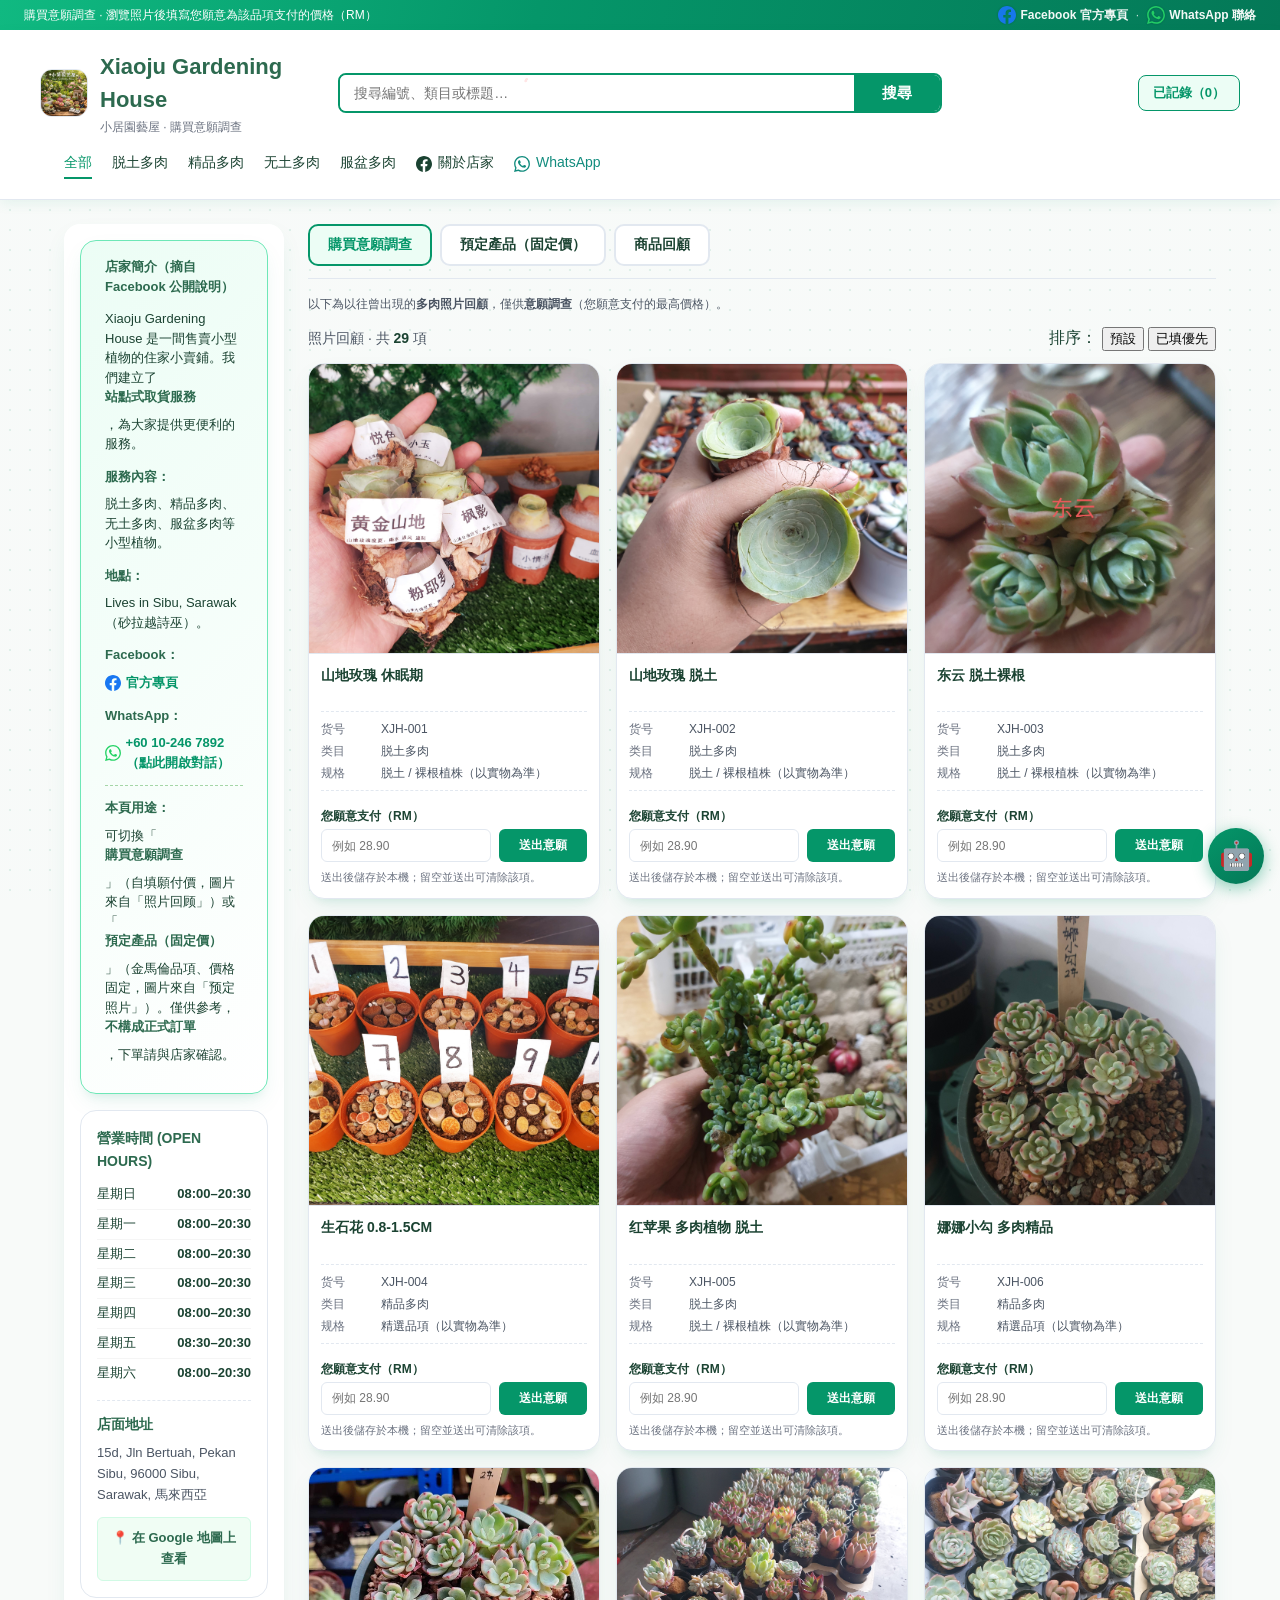
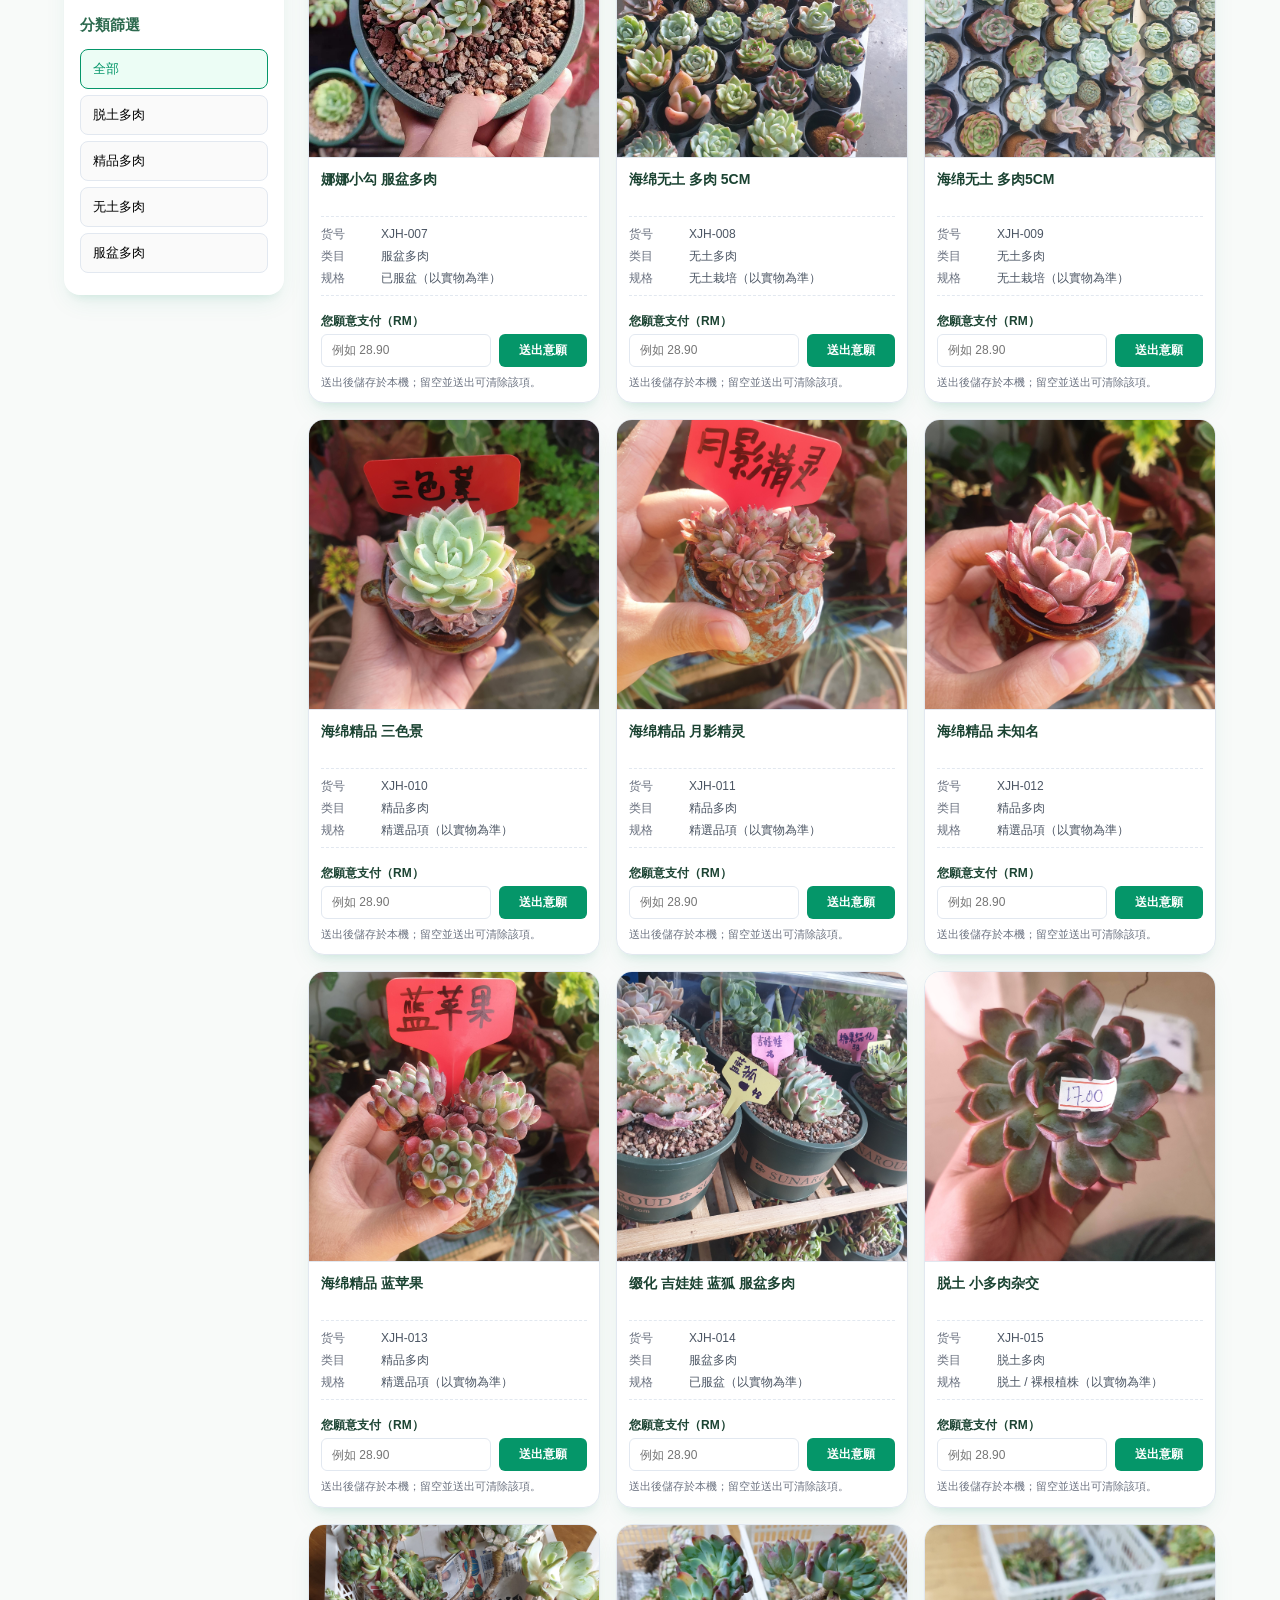
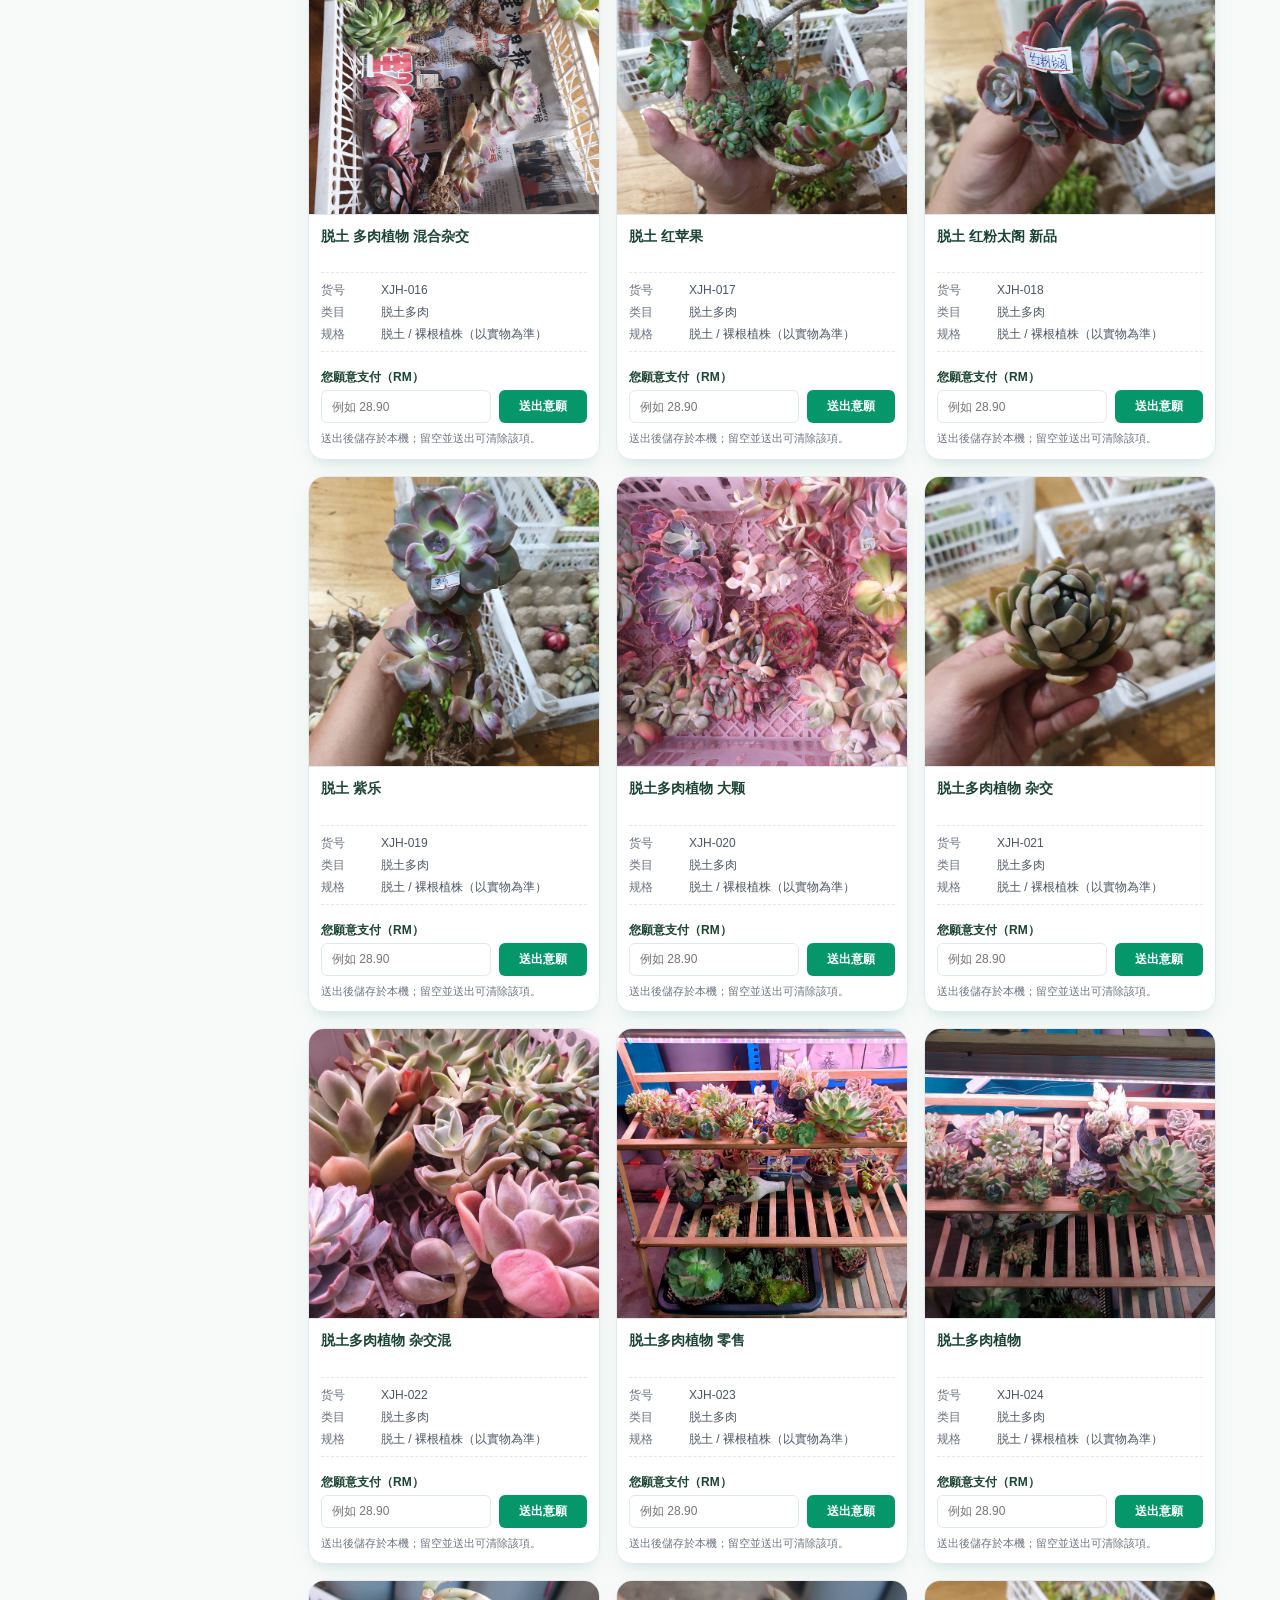
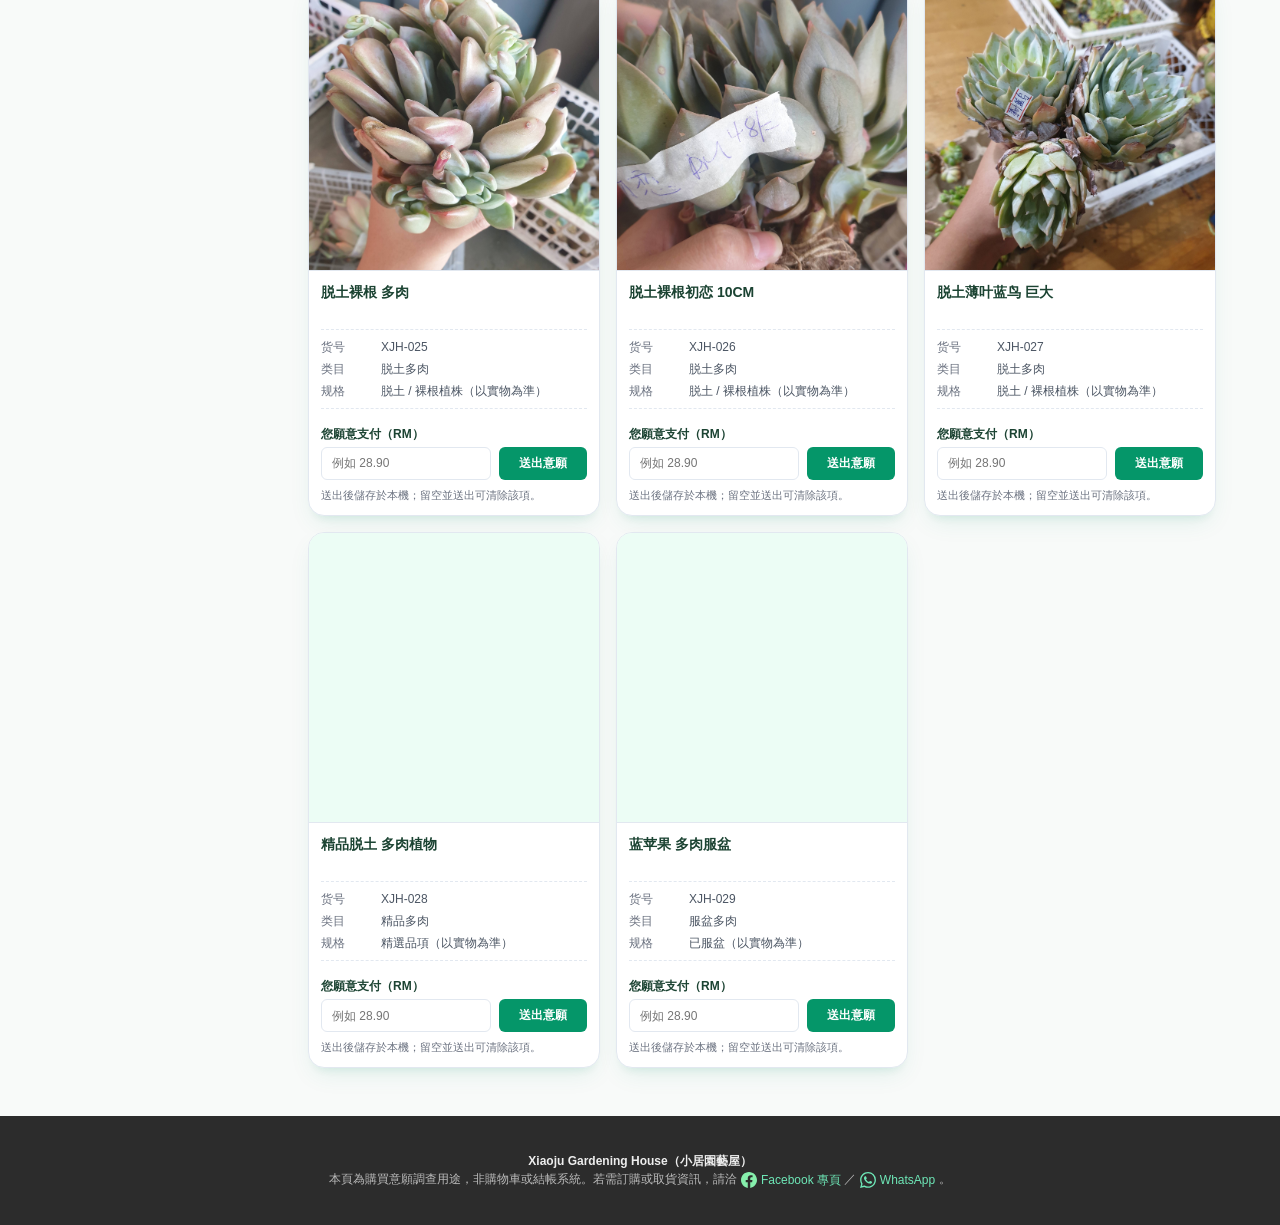
==== index.html @ ed912e21 "Add files via upload" ====
<!DOCTYPE html>
<html lang="zh-Hant">
  <head>
    <meta charset="UTF-8" />
    <meta name="viewport" content="width=device-width, initial-scale=1" />
    <meta name="theme-color" content="#059669" />
    <title>Xiaoju Gardening House · 購買意願調查</title>
    <meta
      name="description"
      content="Xiaoju Gardening House（小居園藝屋）購買意願調查：瀏覽實拍照片並填寫願意支付的價格（RM）。"
    />
    <link rel="stylesheet" href="styles.css" />
    <script src="device.js" defer></script>
    <script src="app.js" defer></script>
  </head>
  <body>
    <svg xmlns="http://www.w3.org/2000/svg" class="svg-sprite" aria-hidden="true" focusable="false">
      <symbol id="icon-facebook" viewBox="0 0 24 24">
        <path
          fill="currentColor"
          d="M24 12.073C24 5.405 18.627 0 12 0S0 5.405 0 12c0 5.99 4.388 10.954 10.125 11.854v-8.385H7.078v-3.47h3.047V9.43c0-3.007 1.792-4.669 4.533-4.669 1.312 0 2.686.235 2.686.235v2.953H15.83c-1.491 0-1.956.925-1.956 1.874v2.25h3.328l-.532 3.47h-2.796v8.385C19.612 23.027 24 18.062 24 12.073z"
        />
      </symbol>
      <symbol id="icon-whatsapp" viewBox="0 0 24 24">
        <path
          fill="currentColor"
          d="M17.472 14.382c-.297-.149-1.758-.867-2.03-.967-.273-.099-.471-.148-.67.15-.197.297-.767.966-.94 1.164-.173.199-.347.223-.644.075-.297-.15-1.255-.463-2.39-1.475-.883-.788-1.48-1.761-1.653-2.059-.173-.297-.018-.458.13-.606.134-.133.298-.347.446-.52.149-.174.198-.298.298-.497.099-.198.05-.371-.025-.52-.075-.149-.669-1.612-.916-2.207-.242-.579-.487-.5-.669-.51-.173-.008-.371-.01-.57-.01-.198 0-.52.074-.792.372-.272.297-1.04 1.016-1.04 2.479 0 1.462 1.065 2.875 1.213 3.074.149.198 2.096 3.2 5.077 4.487.709.306 1.262.489 1.694.625.712.227 1.36.195 1.871.118.571-.085 1.758-.719 2.006-1.413.248-.694.248-1.289.173-1.413-.074-.124-.272-.198-.57-.347m-5.421 7.403h-.004a9.87 9.87 0 01-5.031-1.378l-.361-.214-3.741.982.998-3.648-.235-.374a9.86 9.86 0 01-1.51-5.26c.001-5.45 4.436-9.884 9.888-9.884 2.64 0 5.122 1.03 6.988 2.898a9.825 9.825 0 012.893 6.994c-.003 5.45-4.435 9.884-9.885 9.884m8.413-18.297A11.815 11.815 0 0012.05 0C5.495 0 .16 5.335.157 11.892c0 2.096.547 4.142 1.588 5.945L.057 24l6.305-1.654a11.882 11.882 0 005.683 1.448h.005c6.554 0 11.89-5.335 11.893-11.893a11.821 11.821 0 00-3.48-8.413z"
        />
      </symbol>
    </svg>

    <div class="top-bar">
      <span class="top-bar-lead">購買意願調查 · 瀏覽照片後填寫您願意為該品項支付的價格（RM）</span>
      <span class="top-bar-links">
        <a
          class="social-link social-link--fb social-link--topbar"
          href="https://www.facebook.com/xiaojugardeninghouse"
          target="_blank"
          rel="noopener noreferrer"
        >
          <svg class="social-ico" width="18" height="18" aria-hidden="true"><use href="#icon-facebook" /></svg>
          Facebook 官方專頁
        </a>
        <span class="top-bar-sep" aria-hidden="true">·</span>
        <a
          class="social-link social-link--wa social-link--topbar"
          href="https://api.whatsapp.com/send?phone=60102467892"
          target="_blank"
          rel="noopener noreferrer"
        >
          <svg class="social-ico" width="18" height="18" aria-hidden="true"><use href="#icon-whatsapp" /></svg>
          WhatsApp 聯絡
        </a>
      </span>
    </div>

    <header class="header-main">
      <div class="header-inner">
        <div class="brand">
          <div class="brand-mark">
            <img
              src="头像/653701236_863126440120410_4680708043493325427_n.jpg"
              alt="Xiaoju Gardening House"
              width="48"
              height="48"
              decoding="async"
            />
          </div>
          <div>
            <h1>Xiaoju Gardening House</h1>
            <p class="sub">小居園藝屋 · 購買意願調查</p>
          </div>
        </div>
        <div class="search-wrap">
          <input
            id="search-input"
            type="search"
            placeholder="搜尋編號、類目或標題…"
            autocomplete="off"
            aria-label="搜尋項目"
          />
          <button type="button" id="search-btn">搜尋</button>
        </div>
        <div class="header-actions">
          <button type="button" class="summary-btn" id="summary-btn" aria-haspopup="dialog">
            已記錄（<span id="wtp-count">0</span>）
          </button>
        </div>
      </div>
      <nav class="nav-cats" aria-label="照片分類">
        <a href="#" data-cat="all" class="active">全部</a>
        <a href="#" data-cat="tuotu">脱土多肉</a>
        <a href="#" data-cat="jingpin">精品多肉</a>
        <a href="#" data-cat="wutu">无土多肉</a>
        <a href="#" data-cat="fupen">服盆多肉</a>
        <a
          class="nav-social nav-social--fb"
          href="https://www.facebook.com/xiaojugardeninghouse"
          target="_blank"
          rel="noopener noreferrer"
        >
          <svg class="social-ico" width="16" height="16" aria-hidden="true"><use href="#icon-facebook" /></svg>
          關於店家
        </a>
        <a
          class="nav-social nav-social--wa"
          href="https://api.whatsapp.com/send?phone=60102467892"
          target="_blank"
          rel="noopener noreferrer"
        >
          <svg class="social-ico" width="16" height="16" aria-hidden="true"><use href="#icon-whatsapp" /></svg>
          WhatsApp
        </a>
      </nav>
    </header>

    <div class="layout">
      <aside class="sidebar" aria-label="說明與篩選">
        <div class="intro-card">
          <strong>店家簡介（摘自 Facebook 公開說明）</strong>
          <p>
            Xiaoju Gardening House 是一間售賣小型植物的住家小賣鋪。我們建立了<strong>站點式取貨服務</strong>，為大家提供更便利的服務。
          </p>
          <p><strong>服務內容：</strong>脱土多肉、精品多肉、无土多肉、服盆多肉等小型植物。</p>
          <p><strong>地點：</strong>Lives in Sibu, Sarawak（砂拉越詩巫）。</p>
          <p>
            <strong>Facebook：</strong>
            <a class="social-link social-link--fb social-link--inline" href="https://www.facebook.com/xiaojugardeninghouse" target="_blank" rel="noopener noreferrer">
              <svg class="social-ico" width="16" height="16" aria-hidden="true"><use href="#icon-facebook" /></svg>
              官方專頁
            </a>
          </p>
          <p>
            <strong>WhatsApp：</strong>
            <a class="social-link social-link--wa social-link--inline" href="https://api.whatsapp.com/send?phone=60102467892" target="_blank" rel="noopener noreferrer">
              <svg class="social-ico" width="16" height="16" aria-hidden="true"><use href="#icon-whatsapp" /></svg>
              +60 10-246 7892（點此開啟對話）
            </a>
          </p>
          <p class="intro-survey">
            <strong>本頁用途：</strong>可切換「<strong>購買意願調查</strong>」（自填願付價，圖片來自「照片回顾」）或「<strong>預定產品（固定價）</strong>」（金馬倫品項、價格固定，圖片來自「预定照片」）。僅供參考，<strong>不構成正式訂單</strong>，下單請與店家確認。
          </p>
        </div>

        <div class="info-card info-card--hours">
          <strong>營業時間 (OPEN HOURS)</strong>
          <table class="hours-table">
            <tr><td>星期日</td><td>08:00–20:30</td></tr>
            <tr><td>星期一</td><td>08:00–20:30</td></tr>
            <tr><td>星期二</td><td>08:00–20:30</td></tr>
            <tr><td>星期三</td><td>08:00–20:30</td></tr>
            <tr><td>星期四</td><td>08:00–20:30</td></tr>
            <tr><td>星期五</td><td>08:30–20:30</td></tr>
            <tr><td>星期六</td><td>08:00–20:30</td></tr>
          </table>
          <hr class="card-sep" />
          <strong>店面地址</strong>
          <p class="address-text">
            15d, Jln Bertuah, Pekan Sibu, 96000 Sibu, Sarawak, 馬來西亞
          </p>
          <a href="https://share.google/ZLDRxlqA7Gyu2fjlq" target="_blank" rel="noopener noreferrer" class="btn-map">
            📍 在 Google 地圖上查看
          </a>
        </div>
        <h3 id="filter-heading">分類篩選</h3>
        <div id="filter-btns"></div>
        <p id="filter-preorder-note" class="filter-preorder-note" hidden>
          「預定產品」為固定價品項，請使用主區上方分頁切換；此處分類僅適用於意願調查照片。
        </p>
      </aside>

      <main class="main-panel">
        <div class="mode-tabs" role="tablist" aria-label="頁面模式">
          <button type="button" class="mode-tab active" data-mode="survey" role="tab" aria-selected="true">
            購買意願調查
          </button>
          <button type="button" class="mode-tab" data-mode="preorder" role="tab" aria-selected="false">
            預定產品（固定價）
          </button>
          <button type="button" class="mode-tab" data-mode="archive" role="tab" aria-selected="false">
            商品回顧
          </button>
        </div>

        <div id="survey-section" class="survey-section">
          <p class="main-hint survey-hint">
            以下為以往曾出現的<strong>多肉照片回顧</strong>，僅供<strong>意願調查</strong>（您願意支付的最高價格）。
          </p>
          <div class="toolbar">
            <span class="toolbar-stat">照片回顧 · 共 <strong id="product-total">—</strong> 項</span>
            <div class="sort-group">
              <span class="sort-label">排序：</span>
              <button type="button" class="sort-btn active" data-sort="default">預設</button>
              <button type="button" class="sort-btn" data-sort="filled-first">已填優先</button>
            </div>
          </div>
          <div id="product-grid" class="product-grid"></div>
        </div>

        <div id="preorder-section" class="preorder-section" hidden>
          <p class="main-hint preorder-hint">
            以下為目前可協助預購的<strong>金馬倫多肉</strong>品項，<strong>價格固定</strong>（如與店家最終報價不同，以店家為準）。
          </p>
          <div class="toolbar preorder-toolbar">
            <span class="toolbar-stat">預定品項 · 共 <strong id="preorder-total">—</strong> 項</span>
          </div>
          <div id="preorder-grid" class="product-grid"></div>
        </div>

        <div id="archive-section" class="archive-section" hidden>
          <p class="main-hint archive-hint">
            以下為<strong>商品回顧</strong>，顧客可以瀏覽以往的品項，若感興趣請點擊「<strong>想要</strong>」。
          </p>
          <div class="toolbar archive-toolbar">
            <span class="toolbar-stat">以往品項 · 共 <strong id="archive-total">—</strong> 項</span>
          </div>
          <div id="archive-grid" class="product-grid"></div>
        </div>
      </main>
    </div>

    <footer class="footer">
      <p>
        <strong class="footer-brand">Xiaoju Gardening House（小居園藝屋）</strong><br />
        本頁為購買意願調查用途，非購物車或結帳系統。若需訂購或取貨資訊，請洽
        <a class="social-link social-link--fb social-link--footer" href="https://www.facebook.com/xiaojugardeninghouse" target="_blank" rel="noopener noreferrer">
          <svg class="social-ico" width="16" height="16" aria-hidden="true"><use href="#icon-facebook" /></svg>
          Facebook 專頁
        </a>
        ／
        <a class="social-link social-link--wa social-link--footer" href="https://api.whatsapp.com/send?phone=60102467892" target="_blank" rel="noopener noreferrer">
          <svg class="social-ico" width="16" height="16" aria-hidden="true"><use href="#icon-whatsapp" /></svg>
          WhatsApp
        </a>
        。
      </p>
    </footer>

    <dialog id="summary-dialog" class="summary-dialog">
      <div class="summary-dialog-inner">
        <h2 class="summary-title">已記錄內容（意願＋預定）</h2>
        <div class="summary-user-info">
          <label for="user-name">您的姓名/暱稱 <span class="required-star">*</span>：</label>
          <input type="text" id="user-name" placeholder="請輸入姓名（必填）" autocomplete="name" required />
        </div>
        <div id="summary-body" class="summary-body"></div>
        <p class="summary-hint">以下資料儲存在本機瀏覽器，清除網站資料會一併刪除。建議使用「複製清單」備份。</p>
        <div class="dialog-actions">
          <button type="button" class="btn-excel" id="download-excel">下載 Excel</button>
          <button type="button" class="btn-secondary" id="copy-summary">複製清單</button>
          <button type="button" class="btn-danger" id="clear-all-wtp">全部清除</button>
          <button type="button" class="btn-primary" id="close-summary">關閉</button>
        </div>
      </div>
    </dialog>

    <div id="toast" class="toast" role="status" aria-live="polite"></div>

    <div id="lightbox" class="lightbox" aria-hidden="true">
      <div class="lightbox-content">
        <img id="lightbox-img" src="" alt="放大圖片" />
        <button type="button" class="lightbox-close" id="lightbox-close" aria-label="關閉">×</button>
      </div>
    </div>

    <div class="chat-widget" id="chat-widget">
      <div class="chat-panel" id="chat-panel" role="dialog" aria-labelledby="chat-panel-title" hidden>
        <div class="chat-panel-head">
          <span id="chat-panel-title" class="chat-panel-title">智能小助手</span>
          <button type="button" class="chat-close" id="chat-close" aria-label="關閉">×</button>
        </div>
        <div class="chat-panel-body">
          <div class="chat-welcome" id="chat-welcome">
            <button type="button" class="chat-avatar-btn" id="chat-avatar-btn" aria-label="查看常見問題">
              <span class="chat-avatar-large" aria-hidden="true">🤖</span>
            </button>
            <p class="chat-welcome-text">
              您好，我是智能小助手。<br />
              <strong>請點擊上方頭像</strong>，即可展開常見問題。
            </p>
            <button type="button" class="btn-chat-dismiss" id="chat-dismiss-welcome">關閉小助手</button>
          </div>
          <div class="chat-faq-wrap" id="chat-faq-wrap" hidden>
          <p class="chat-panel-hint">請點選下方題目查看回答</p>
          <details class="chat-faq">
            <summary>问题1：怎么购买？</summary>
            <div class="chat-answer">
              <p>您好，您可以通过页面右上角的 Facebook 或 WhatsApp 联系我们。</p>
              <p>👉 请将您已选择的商品或下单记录截图发送给客服人员，我们将为您尽快处理订单。</p>
            </div>
          </details>
          <details class="chat-faq">
            <summary>问题2：几天可以到？</summary>
            <div class="chat-answer">
              <p>您好，Sarawak（砂拉越）地区一般配送时间为 1–3天内送达。</p>
              <p>👉 实际时效可能因地区及物流安排略有调整，我们会第一时间提供物流信息供您查询。</p>
            </div>
          </details>
          <details class="chat-faq">
            <summary>问题3：可以便宜一点吗？</summary>
            <div class="chat-answer">
              <p>您好，本店商品已为优惠定价，整体性价比高。</p>
              <p>👉 如有批量购买或促销活动，欢迎咨询客服获取专属优惠方案。</p>
            </div>
          </details>
          <details class="chat-faq">
            <summary>问题4：这个多肉有现货吗？</summary>
            <div class="chat-answer">
              <p>您好，目前大部分商品为预定供应模式，库存会实时更新。</p>
              <p>👉 建议您先咨询客服确认当前批次情况，以便为您优先安排。</p>
            </div>
          </details>
          <details class="chat-faq">
            <summary>问题5：和图片一样吗？</summary>
            <div class="chat-answer">
              <p>您好，本店商品均为实物拍摄。</p>
              <p>👉 由于植物属于自然生长个体，颜色、大小及形态会略有差异，我们会尽量挑选状态良好的植株发货，请放心购买。</p>
            </div>
          </details>
          <button type="button" class="btn-chat-dismiss btn-chat-dismiss--bottom" id="chat-dismiss-faq">關閉小助手</button>
          </div>
        </div>
      </div>
      <button
        type="button"
        class="chat-fab"
        id="chat-fab"
        aria-label="開啟常見問題"
        aria-expanded="false"
        aria-controls="chat-panel"
      >
        <span class="chat-fab-emoji" aria-hidden="true">🤖</span>
      </button>
    </div>
  </body>
</html>
---- styles.css ----
:root {
  /* 主色：翡翠綠（園藝感、比冷藍更溫暖耐看） */
  --tb-orange: #059669;
  --tb-orange-dark: #047857;
  --brand-tint: #ecfdf5;
  --brand-tint-strong: #d1fae5;
  --brand-soft-border: #6ee7b7;
  --leaf: #2d6a4f;
  --leaf-light: #40916c;
  --bg: #f8faf9;
  --card: #ffffff;
  --text: #1b4332;
  --muted: #6b7280;
  --spec: #4b5563;
  --border: #e2e8f0;
  --radius: 16px;
  --shadow: 0 10px 25px -5px rgba(5, 150, 105, 0.1), 0 8px 10px -6px rgba(5, 150, 105, 0.1);
  --space-1: 4px;
  --space-2: 8px;
  --space-3: 12px;
  --space-4: 16px;
  --space-5: 24px;
  --layout-max: 1200px;
  --sidebar-w: 220px;
  --card-thumb: 1;
  --font-title: 14px;
  --font-spec: 12px;
  --line-title: 1.35;
}

* {
  box-sizing: border-box;
}

body {
  margin: 0;
  font-family: "PingFang SC", "Microsoft YaHei", "Helvetica Neue", sans-serif;
  background-color: var(--bg);
  color: var(--text);
  line-height: 1.5;
}

body::before {
  content: "";
  position: fixed;
  top: 0;
  left: 0;
  width: 100%;
  height: 100%;
  z-index: -1;
  background: 
    radial-gradient(rgba(5, 150, 105, 0.1) 1px, transparent 1px) 0 0 / 20px 20px repeat,
    linear-gradient(rgba(248, 250, 249, 0.35), rgba(248, 250, 249, 0.35)) center / 100% 100% no-repeat,
    url("头像/bg-main.png") center / cover no-repeat;
  pointer-events: none;
}

a {
  color: inherit;
  text-decoration: none;
}

img {
  max-width: 100%;
  vertical-align: middle;
}

.svg-sprite {
  position: absolute;
  width: 0;
  height: 0;
  overflow: hidden;
}

.social-link {
  display: inline-flex;
  align-items: center;
  gap: 0.35em;
  vertical-align: middle;
}

.social-ico {
  flex-shrink: 0;
  display: block;
}

.social-link--fb .social-ico {
  color: #1877f2;
}

.social-link--wa .social-ico {
  color: #25d366;
}

.social-link--topbar {
  font-weight: 600;
}

.nav-social {
  display: inline-flex;
  align-items: center;
  gap: 6px;
}

.nav-social .social-ico {
  position: relative;
  top: 1px;
}

.intro-card .social-link {
  color: var(--tb-orange);
  font-weight: 600;
}

.intro-card .social-link:hover {
  text-decoration: underline;
}

.main-hint .social-link {
  text-decoration: underline;
}

.main-hint .social-link--fb .social-ico {
  color: #1877f2;
}

.main-hint .social-link--wa .social-ico {
  color: #25d366;
}

.footer .social-link--footer {
  display: inline-flex;
  align-items: center;
  gap: 0.35em;
}

.footer .social-link--fb .social-ico {
  color: #86efac;
}

.footer .social-link--wa .social-ico {
  color: #6ee7b7;
}

.top-bar {
  background: linear-gradient(105deg, #10b981 0%, var(--tb-orange) 42%, var(--tb-orange-dark) 100%);
  color: #fff;
  font-size: 12px;
  padding: 6px 24px;
  display: flex;
  justify-content: space-between;
  align-items: center;
}

.top-bar a {
  color: #fff;
  opacity: 0.95;
}

.top-bar a:hover {
  text-decoration: underline;
}

.top-bar-links {
  display: flex;
  align-items: center;
  gap: 8px;
  flex-wrap: wrap;
  justify-content: flex-end;
}

.top-bar-sep {
  opacity: 0.75;
  user-select: none;
}

.top-bar .social-link--topbar.social-link--fb .social-ico {
  color: #1877f2;
  filter: drop-shadow(0 0 1px rgba(0, 0, 0, 0.2));
}

.top-bar .social-link--topbar.social-link--wa .social-ico {
  color: #25d366;
  filter: drop-shadow(0 0 1px rgba(0, 0, 0, 0.2));
}

.top-bar-lead {
  min-width: 0;
}

.header-main {
  background: #ffffff; /* 改為純色背景以徹底解決模糊問題 */
  padding: 20px 24px;
  box-shadow: 0 4px 12px rgba(5, 150, 105, 0.08);
  position: sticky;
  top: 0;
  z-index: 100;
  border-bottom: 1px solid var(--border);
  will-change: transform; /* 提示瀏覽器優化效能 */
}

.header-inner {
  max-width: var(--layout-max);
  margin: 0 auto;
  display: grid;
  grid-template-columns: 1fr 2.2fr 1fr;
  gap: 24px;
  align-items: center;
}

.brand {
  display: flex;
  align-items: center;
  gap: 12px;
}

.brand-mark {
  width: 48px;
  height: 48px;
  border-radius: 12px;
  overflow: hidden;
  flex-shrink: 0;
  background: #e8e8e8;
  border: 1px solid var(--border);
}

.brand-mark img {
  width: 100%;
  height: 100%;
  object-fit: cover;
  display: block;
}

.brand h1 {
  margin: 0;
  font-size: 22px;
  font-weight: 700;
  color: var(--leaf);
}

.brand .sub {
  margin: 2px 0 0;
  font-size: 12px;
  color: var(--muted);
}

.search-wrap {
  display: flex;
  border: 2px solid var(--tb-orange);
  border-radius: 8px;
  overflow: hidden;
  height: 40px;
  background: url("头像/bg-search.png") center / cover no-repeat;
}

.search-wrap input {
  flex: 1;
  border: none;
  padding: 0 14px;
  background: rgba(255, 255, 255, 0.85); /* 使背景圖透出一些 */
  font-family: inherit;
  font-size: 14px;
  color: var(--text);
  outline: none;
}

.search-wrap button {
  background: var(--tb-orange);
  color: #fff;
  border: none;
  padding: 0 28px;
  font-weight: 600;
  cursor: pointer;
  font-size: 15px;
}

.search-wrap button:hover {
  background: var(--tb-orange-dark);
}

.header-actions {
  display: flex;
  justify-content: flex-end;
  gap: 16px;
  font-size: 13px;
}

.header-actions .summary-btn {
  color: var(--tb-orange);
  font-weight: 600;
  cursor: pointer;
  border: 1px solid var(--tb-orange);
  background: var(--brand-tint);
  border-radius: 8px;
  padding: 8px 14px;
  font-size: 13px;
  font-family: inherit;
}

.header-actions .summary-btn:hover {
  background: var(--brand-tint-strong);
}

.nav-cats {
  max-width: var(--layout-max);
  margin: 0 auto;
  padding: 12px 24px 0;
  display: flex;
  flex-wrap: wrap;
  gap: 8px 20px;
  font-size: 14px;
}

.nav-cats a {
  color: var(--text);
  padding: 4px 0;
  border-bottom: 2px solid transparent;
}

.nav-cats a:hover,
.nav-cats a.active {
  color: var(--tb-orange);
  border-bottom-color: var(--tb-orange);
}

.nav-cats a.nav-social--fb:hover,
.nav-cats a.nav-social--fb.active {
  color: var(--tb-orange);
  border-bottom-color: var(--tb-orange);
}

.nav-cats a.nav-social--wa {
  color: #128c7e;
}

.nav-cats a.nav-social--wa:hover,
.nav-cats a.nav-social--wa.active {
  color: #075e54;
  border-bottom-color: #128c7e;
}

.layout {
  max-width: var(--layout-max);
  margin: 0 auto;
  padding: var(--space-5) var(--space-5) 48px;
  display: grid;
  grid-template-columns: var(--sidebar-w) 1fr;
  gap: var(--space-5);
}

.main-hint {
  margin: 0 0 var(--space-3);
  font-size: var(--font-spec);
  color: var(--spec);
  line-height: 1.55;
}

.main-hint a {
  color: var(--tb-orange);
  text-decoration: underline;
}

.toolbar-stat {
  font-size: var(--font-title);
  color: var(--spec);
}

.toolbar-stat strong {
  color: var(--text);
  font-weight: 700;
}

@media (max-width: 900px) {
  .header-inner {
    grid-template-columns: 1fr;
    text-align: center;
  }

  .brand {
    justify-content: center;
  }

  .header-actions {
    justify-content: center;
  }

  .layout {
    grid-template-columns: 1fr;
  }

  .sidebar {
    display: flex;
    flex-wrap: wrap;
    gap: 8px;
  }

  .sidebar h3 {
    width: 100%;
  }

  .sidebar .intro-card {
    flex: 1 1 100%;
  }
}

.sidebar {
  background: var(--card);
  border-radius: var(--radius);
  padding: 16px;
  box-shadow: var(--shadow);
  height: fit-content;
  position: sticky;
  top: 12px;
}

.sidebar h3 {
  margin: 0 0 12px;
  font-size: 15px;
  color: var(--leaf);
}

.filter-btn {
  display: block;
  width: 100%;
  text-align: left;
  padding: 10px 12px;
  margin-bottom: 6px;
  border: 1px solid var(--border);
  border-radius: 8px;
  background: #fafafa;
  cursor: pointer;
  font-size: 13px;
  font-family: inherit;
}

.filter-btn:hover,
.filter-btn.active {
  border-color: var(--tb-orange);
  background: var(--brand-tint);
  color: var(--tb-orange);
}

.intro-card {
  background: linear-gradient(135deg, var(--brand-tint) 0%, #ffffff 100%);
  border: 1px solid var(--brand-soft-border);
  border-radius: var(--radius);
  padding: var(--space-4) var(--space-5);
  margin-bottom: var(--space-4);
  font-size: 13px;
  color: var(--text);
  box-shadow: var(--shadow);
}

.intro-card strong {
  display: block;
  color: var(--leaf);
  margin-bottom: var(--space-2);
}

.info-card {
  background: #fff;
  border: 1px solid var(--border);
  border-radius: var(--radius);
  padding: var(--space-4);
  margin-bottom: var(--space-4);
  font-size: 13px;
  line-height: 1.6;
}

.info-card strong {
  display: block;
  color: var(--leaf);
  margin-bottom: var(--space-2);
  font-size: 14px;
}

.hours-table {
  width: 100%;
  border-collapse: collapse;
  margin-bottom: var(--space-3);
}

.hours-table td {
  padding: 4px 0;
  border-bottom: 1px solid #f5f5f5;
}

.hours-table tr:last-child td {
  border-bottom: none;
}

.hours-table td:last-child {
  text-align: right;
  font-weight: 600;
  color: var(--text);
}

.card-sep {
  border: none;
  border-top: 1px dashed var(--border);
  margin: var(--space-3) 0;
}

.address-text {
  margin: 0 0 var(--space-3);
  color: var(--spec);
}

.btn-map {
  display: block;
  text-align: center;
  padding: 10px;
  background: #f0fdf4;
  color: var(--leaf);
  border: 1px solid var(--brand-tint-strong);
  border-radius: 6px;
  text-decoration: none;
  font-weight: 600;
  transition: all 0.2s;
}

.btn-map:hover {
  background: var(--brand-tint-strong);
  color: #fff;
}

.intro-survey {
  margin-top: var(--space-3);
  padding-top: var(--space-3);
  border-top: 1px dashed #a5d6a7;
}

.main-panel {
  min-width: 0;
}

.mode-tabs {
  display: flex;
  flex-wrap: wrap;
  gap: var(--space-2);
  margin-bottom: var(--space-4);
  padding-bottom: var(--space-3);
  border-bottom: 1px solid var(--border);
}

.mode-tab {
  padding: 10px 18px;
  border: 2px solid var(--border);
  border-radius: 10px;
  background: #fff;
  font-size: 14px;
  font-weight: 600;
  font-family: inherit;
  cursor: pointer;
  color: var(--text);
}

.mode-tab:hover {
  border-color: var(--brand-soft-border);
  background: var(--brand-tint);
}

.mode-tab.active {
  border-color: var(--tb-orange);
  background: var(--brand-tint);
  color: var(--tb-orange);
}

.preorder-section {
  margin-top: 0;
}

.preorder-hint {
  margin-top: 0;
}

.filter-preorder-note {
  margin: var(--space-2) 0 0;
  font-size: 12px;
  color: var(--spec);
  line-height: 1.45;
  padding: var(--space-2) var(--space-3);
  background: var(--brand-tint);
  border-radius: 8px;
  border: 1px dashed var(--brand-soft-border);
}

.product-card--preorder .preorder-price-block {
  display: flex;
  align-items: baseline;
  gap: var(--space-2);
  margin-bottom: var(--space-2);
}

.product-card--preorder .preorder-price {
  font-size: 22px;
  font-weight: 700;
  color: var(--tb-orange);
}

.product-card--preorder .preorder-price-tag {
  font-size: 12px;
  color: var(--muted);
  font-weight: 600;
}

.product-card--preorder .preorder-note {
  margin: 0 0 var(--space-3);
  font-size: var(--font-spec);
  color: var(--spec);
}

.preorder-form {
  margin-top: auto;
  padding-top: var(--space-2);
}

.preorder-label {
  display: block;
  font-size: var(--font-spec);
  font-weight: 600;
  margin-bottom: var(--space-1);
}

.preorder-row {
  display: flex;
  gap: var(--space-2);
  align-items: stretch;
  flex-wrap: wrap;
}

.preorder-qty-input {
  flex: 1;
  min-width: 72px;
  max-width: 120px;
  padding: 8px 10px;
  border: 1px solid var(--border);
  border-radius: 6px;
  font-size: var(--font-spec);
  font-family: inherit;
}

.preorder-submit {
  padding: 8px 14px;
  min-height: 40px;
  background: var(--leaf);
  color: #fff;
  border: none;
  border-radius: 6px;
  font-weight: 600;
  cursor: pointer;
  font-size: var(--font-spec);
  font-family: inherit;
}

.preorder-submit:hover {
  background: #246b52;
}

/* Archive Actions */
.archive-actions {
  margin-top: var(--space-3);
}

.archive-want-btn {
  width: 100%;
  padding: 10px;
  background: #fff;
  color: var(--leaf);
  border: 1px solid var(--brand-soft-border);
  border-radius: 8px;
  font-weight: 600;
  cursor: pointer;
  transition: all 0.2s;
  display: flex;
  align-items: center;
  justify-content: center;
  gap: 8px;
}

.archive-want-btn:hover {
  background: var(--brand-tint);
  border-color: var(--tb-orange);
}

.archive-want-btn.active {
  background: var(--tb-orange);
  color: #fff;
  border-color: var(--tb-orange);
}

.product-card.is-wanted {
  border-color: var(--tb-orange);
  background: var(--brand-tint);
}

.summary-section-h {
  margin: var(--space-4) 0 var(--space-2);
  font-size: 15px;
  color: var(--leaf);
}

.summary-section-h:first-child {
  margin-top: 0;
}

.toolbar {
  display: flex;
  justify-content: space-between;
  align-items: center;
  margin-bottom: var(--space-3);
  flex-wrap: wrap;
  gap: var(--space-2) var(--space-3);
}

.sort-row {
  display: flex;
  gap: 8px;
  flex-wrap: wrap;
}

.sort-row button {
  padding: 6px 14px;
  border: 1px solid var(--border);
  background: #fff;
  border-radius: 6px;
  cursor: pointer;
  font-size: 13px;
  font-family: inherit;
}

.sort-row button.active {
  border-color: var(--tb-orange);
  color: var(--tb-orange);
  background: var(--brand-tint);
}

.product-grid {
  display: grid;
  grid-template-columns: repeat(auto-fill, minmax(228px, 1fr));
  gap: var(--space-4);
  align-items: stretch;
}

.product-card {
  background: var(--card);
  border-radius: var(--radius);
  overflow: hidden;
  box-shadow: var(--shadow);
  transition: all 0.3s cubic-bezier(0.4, 0, 0.2, 1);
  display: flex;
  flex-direction: column;
  min-height: 100%;
  border: 1px solid var(--border);
}

.product-card:hover {
  transform: translateY(-8px);
  box-shadow: 0 20px 25px -5px rgba(5, 150, 105, 0.1), 0 10px 10px -5px rgba(5, 150, 105, 0.04);
  border-color: var(--brand-soft-border);
}

.product-card .thumb {
  aspect-ratio: var(--card-thumb);
  background: var(--brand-tint);
  overflow: hidden;
  flex-shrink: 0;
  border-bottom: 1px solid var(--border);
}

.product-card .thumb img {
  width: 100%;
  height: 100%;
  object-fit: cover;
}

.product-card .info {
  padding: var(--space-3);
  flex: 1;
  display: flex;
  flex-direction: column;
  gap: var(--space-2);
  min-height: 0;
}

.product-card .title {
  font-size: var(--font-title);
  font-weight: 600;
  color: var(--text);
  line-height: var(--line-title);
  display: -webkit-box;
  -webkit-line-clamp: 2;
  -webkit-box-orient: vertical;
  overflow: hidden;
  min-height: calc(2em * var(--line-title));
  margin: 0;
}

.product-spec {
  margin: 0;
  padding: var(--space-2) 0;
  border-top: 1px dashed var(--border);
  border-bottom: 1px dashed var(--border);
  font-size: var(--font-spec);
  color: var(--spec);
}

.product-spec .row {
  display: grid;
  grid-template-columns: 52px 1fr;
  gap: var(--space-1) var(--space-2);
  align-items: start;
  margin-bottom: var(--space-1);
}

.product-spec .row:last-child {
  margin-bottom: 0;
}

.product-spec dt {
  margin: 0;
  color: var(--muted);
  font-weight: 400;
  white-space: nowrap;
}

.product-spec dd {
  margin: 0;
  word-break: break-word;
}

.wtp-form {
  margin-top: auto;
  padding-top: var(--space-2);
}

.wtp-label {
  display: block;
  font-size: var(--font-spec);
  font-weight: 600;
  color: var(--text);
  margin-bottom: var(--space-1);
}

.wtp-row {
  display: flex;
  gap: var(--space-2);
  align-items: stretch;
}

.wtp-input {
  flex: 1;
  min-width: 0;
  padding: 8px 10px;
  border: 1px solid var(--border);
  border-radius: 6px;
  font-size: var(--font-spec);
  font-family: inherit;
}

.wtp-input:focus {
  outline: none;
  border-color: var(--tb-orange);
  box-shadow: 0 0 0 2px rgba(5, 150, 105, 0.22);
}

.wtp-submit {
  flex-shrink: 0;
  padding: 8px 12px;
  min-width: 88px;
  background: var(--tb-orange);
  color: #fff;
  border: none;
  border-radius: 6px;
  font-weight: 600;
  cursor: pointer;
  font-size: var(--font-spec);
  font-family: inherit;
}

.wtp-submit:hover {
  background: var(--tb-orange-dark);
}

.wtp-hint {
  margin: var(--space-2) 0 0;
  font-size: 11px;
  color: var(--muted);
  line-height: 1.4;
}

.summary-dialog {
  border: none;
  border-radius: var(--radius);
  padding: 0;
  max-width: min(92vw, 560px);
  width: 100%;
  box-shadow: 0 20px 60px rgba(0, 0, 0, 0.22);
}

.summary-dialog::backdrop {
  background: rgba(0, 0, 0, 0.45);
}

.summary-dialog-inner {
  padding: var(--space-4) var(--space-5);
}

.summary-title {
  margin: 0 0 var(--space-3);
  font-size: 18px;
  color: var(--leaf);
}

.summary-user-info {
  margin-bottom: var(--space-3);
  display: flex;
  align-items: center;
  gap: var(--space-2);
  padding: var(--space-3);
  background: var(--brand-tint);
  border-radius: 8px;
  border: 1px solid var(--brand-soft-border);
}

.summary-user-info label {
  font-size: 13px;
  font-weight: 600;
  color: var(--leaf);
  white-space: nowrap;
}

.required-star {
  color: #ef4444;
  margin-left: 2px;
}

.summary-user-info input {
  flex: 1;
  padding: 8px 12px;
  border: 1px solid var(--border);
  border-radius: 6px;
  font-size: 13px;
  font-family: inherit;
}

.summary-user-info input:focus {
  outline: none;
  border-color: var(--tb-orange);
  box-shadow: 0 0 0 2px rgba(5, 150, 105, 0.1);
}

.summary-body {
  max-height: min(50vh, 360px);
  overflow: auto;
  margin-bottom: var(--space-3);
}

.summary-empty {
  margin: 0;
  color: var(--muted);
  text-align: center;
  padding: var(--space-4);
}

.summary-table {
  width: 100%;
  border-collapse: collapse;
  font-size: var(--font-spec);
}

.summary-table th,
.summary-table td {
  border: 1px solid var(--border);
  padding: var(--space-2) var(--space-2);
  text-align: left;
  vertical-align: top;
}

.summary-table th {
  background: #fafafa;
  font-weight: 600;
}

.summary-table .num {
  white-space: nowrap;
}

.summary-hint {
  margin: 0 0 var(--space-3);
  font-size: 11px;
  color: var(--muted);
  line-height: 1.45;
}

.dialog-actions {
  display: flex;
  flex-wrap: wrap;
  gap: var(--space-2);
  justify-content: flex-end;
}

.dialog-actions button {
  padding: 8px 16px;
  border-radius: 6px;
  font-size: var(--font-spec);
  font-family: inherit;
  cursor: pointer;
  border: 1px solid var(--border);
}

.btn-primary {
  background: var(--tb-orange);
  color: #fff;
  border-color: var(--tb-orange) !important;
  font-weight: 600;
}

.btn-primary:hover {
  background: var(--tb-orange-dark);
}

.btn-excel {
  background: #1d6f42;
  color: #fff;
  border-color: #1d6f42 !important;
  font-weight: 600;
}

.btn-excel:hover {
  background: #155130;
}

.btn-secondary {
  background: #fff;
  color: var(--text);
}

.btn-secondary:hover {
  background: #f5f5f5;
}

.btn-danger {
  background: #fff;
  color: #c62828;
  border-color: #ffcdd2 !important;
}

.btn-danger:hover {
  background: #ffebee;
}

.footer {
  background: #2c2c2c;
  color: #bbb;
  padding: var(--space-5) var(--space-5);
  font-size: var(--font-spec);
  text-align: center;
}

.footer-brand {
  color: #eee;
}

.footer a {
  color: #6ee7b7;
}

.toast {
  position: fixed;
  bottom: 24px;
  left: 50%;
  transform: translateX(-50%) translateY(80px);
  background: rgba(0, 0, 0, 0.82);
  color: #fff;
  padding: 12px 24px;
  border-radius: 8px;
  font-size: 14px;
  opacity: 0;
  transition: transform 0.25s ease, opacity 0.25s ease;
  z-index: 100;
  pointer-events: none;
}

.toast.show {
  transform: translateX(-50%) translateY(0);
  opacity: 1;
}

/* Lightbox */
.lightbox {
  position: fixed;
  top: 0;
  left: 0;
  width: 100%;
  height: 100%;
  background: rgba(0, 0, 0, 0.9);
  z-index: 2000;
  display: flex;
  align-items: center;
  justify-content: center;
  opacity: 0;
  pointer-events: none;
  transition: opacity 0.3s ease;
}

.lightbox.show {
  opacity: 1;
  pointer-events: auto;
}

.lightbox-content {
  position: relative;
  max-width: min(90vw, 800px);
  max-height: 90vh;
  display: flex;
  align-items: center;
  justify-content: center;
}

.lightbox-content img {
  max-width: 100%;
  max-height: 100%;
  object-fit: contain;
  border-radius: 4px;
  box-shadow: 0 0 20px rgba(0, 0, 0, 0.5);
}

.lightbox-close {
  position: absolute;
  top: -40px;
  right: -10px;
  background: transparent;
  border: none;
  color: #fff;
  font-size: 32px;
  cursor: pointer;
  padding: 10px;
  line-height: 1;
  font-family: Arial, sans-serif;
}

.lightbox-close:hover {
  color: var(--tb-orange);
}

.brand-mark img {
  cursor: zoom-in;
}

.product-card .thumb img {
  cursor: zoom-in;
}

.empty-hint {
  grid-column: 1 / -1;
  text-align: center;
  padding: 48px var(--space-5);
  color: var(--muted);
  background: #fff;
  border-radius: var(--radius);
}

/* 右下角常見問題小助手 */
.chat-widget {
  position: fixed;
  right: max(16px, env(safe-area-inset-right, 0px));
  bottom: max(16px, env(safe-area-inset-bottom, 0px));
  z-index: 1000;
  display: flex;
  flex-direction: column;
  align-items: flex-end;
  gap: 10px;
  pointer-events: none;
}

.chat-widget > * {
  pointer-events: auto;
}

.chat-panel {
  width: min(100vw - 32px, 340px);
  max-height: min(72vh, 520px);
  display: flex;
  flex-direction: column;
  background: var(--card);
  border-radius: var(--radius);
  box-shadow: 0 12px 40px rgba(0, 0, 0, 0.18);
  border: 1px solid var(--border);
  overflow: hidden;
}

/* 必須關閉整個浮層；避免被其他 display 規則蓋掉 [hidden] */
.chat-panel[hidden] {
  display: none !important;
}

.chat-faq-wrap[hidden],
.chat-welcome[hidden] {
  display: none !important;
}

.chat-panel-head {
  display: flex;
  align-items: center;
  justify-content: space-between;
  gap: var(--space-2);
  padding: var(--space-3) var(--space-4);
  background: linear-gradient(105deg, #ecfdf5 0%, var(--brand-tint-strong) 100%);
  border-bottom: 1px solid var(--border);
}

.chat-panel-title {
  font-size: 14px;
  font-weight: 700;
  color: var(--leaf);
}

.chat-close {
  width: 32px;
  height: 32px;
  border: none;
  border-radius: 8px;
  background: transparent;
  color: var(--muted);
  font-size: 22px;
  line-height: 1;
  cursor: pointer;
  font-family: inherit;
  display: flex;
  align-items: center;
  justify-content: center;
}

.chat-close:hover {
  background: rgba(0, 0, 0, 0.06);
  color: var(--text);
}

.chat-panel-body {
  padding: var(--space-3) var(--space-3) var(--space-4);
  overflow-y: auto;
  font-size: 13px;
  line-height: 1.55;
}

.chat-welcome {
  display: flex;
  flex-direction: column;
  align-items: center;
  text-align: center;
  gap: var(--space-3);
  padding: var(--space-2) 0 var(--space-1);
}

.chat-avatar-btn {
  width: 88px;
  height: 88px;
  border-radius: 50%;
  border: 3px solid var(--brand-soft-border);
  background: linear-gradient(145deg, var(--brand-tint-strong) 0%, #fff 100%);
  cursor: pointer;
  display: flex;
  align-items: center;
  justify-content: center;
  box-shadow: 0 4px 14px rgba(5, 150, 105, 0.2);
  transition: transform 0.15s ease, box-shadow 0.15s ease;
  font-family: inherit;
  padding: 0;
}

.chat-avatar-btn:hover {
  transform: scale(1.05);
  box-shadow: 0 6px 18px rgba(5, 150, 105, 0.28);
}

.chat-avatar-btn:focus-visible {
  outline: 2px solid var(--tb-orange);
  outline-offset: 3px;
}

.chat-avatar-large {
  font-size: 48px;
  line-height: 1;
}
.chat-welcome-text {
  margin: 0;
  font-size: 13px;
  color: var(--spec);
  line-height: 1.6;
}

.btn-chat-dismiss {
  margin-top: var(--space-1);
  padding: 10px 18px;
  border-radius: 8px;
  border: 1px solid var(--border);
  background: #fff;
  color: var(--spec);
  font-size: 13px;
  font-family: inherit;
  cursor: pointer;
  font-weight: 600;
}

.btn-chat-dismiss:hover {
  background: #f5f5f5;
  color: var(--text);
}

.btn-chat-dismiss--bottom {
  width: 100%;
  margin-top: var(--space-4);
}

.chat-panel-hint {
  margin: 0 0 var(--space-3);
  font-size: 12px;
  color: var(--spec);
}

.chat-faq {
  border: 1px solid var(--border);
  border-radius: 8px;
  margin-bottom: var(--space-2);
  background: #fafafa;
}

.chat-faq:last-child {
  margin-bottom: 0;
}

.chat-faq summary {
  padding: 10px 12px;
  cursor: pointer;
  font-weight: 600;
  color: var(--text);
  list-style: none;
  display: flex;
  align-items: flex-start;
  justify-content: space-between;
  gap: 10px;
}

.chat-faq summary::-webkit-details-marker {
  display: none;
}

.chat-faq summary::after {
  content: "";
  flex-shrink: 0;
  width: 0.5em;
  height: 0.5em;
  margin-top: 0.35em;
  border-right: 2px solid var(--tb-orange);
  border-bottom: 2px solid var(--tb-orange);
  transform: rotate(45deg);
  transition: transform 0.2s ease;
}

.chat-faq[open] summary::after {
  transform: rotate(-135deg);
  margin-top: 0.5em;
}

.chat-faq summary:hover {
  color: var(--tb-orange);
}

.chat-answer {
  padding: 0 12px 12px;
  border-top: 1px dashed var(--border);
  color: var(--spec);
}

.chat-answer p {
  margin: 10px 0 0;
}

.chat-answer p:first-child {
  margin-top: 10px;
}

.chat-fab {
  width: 56px;
  height: 56px;
  border-radius: 50%;
  border: none;
  background: linear-gradient(145deg, var(--tb-orange) 0%, var(--tb-orange-dark) 100%);
  color: #fff;
  cursor: pointer;
  box-shadow: 0 4px 16px rgba(5, 150, 105, 0.45);
  display: flex;
  align-items: center;
  justify-content: center;
  transition: transform 0.15s ease, box-shadow 0.15s ease;
  font-family: inherit;
}

.chat-fab:hover {
  transform: scale(1.06);
  box-shadow: 0 6px 20px rgba(5, 150, 105, 0.5);
}

.chat-fab:focus-visible {
  outline: 2px solid var(--tb-orange);
  outline-offset: 3px;
}

.chat-fab-emoji {
  display: block;
  font-size: 28px;
  line-height: 1;
}

/* 手機版（≤768px）：與 device.js 斷點一致；無 JS 時仍依螢幕寬度生效 */
@media (max-width: 768px) {
  body {
    padding-bottom: env(safe-area-inset-bottom, 0);
  }

  .layout {
    display: flex;
    flex-direction: column-reverse;
    gap: var(--space-4);
    padding-left: max(var(--space-3), env(safe-area-inset-left, 0px));
    padding-right: max(var(--space-3), env(safe-area-inset-right, 0px));
    padding-top: var(--space-3);
  }

  .main-panel {
    order: 0;
  }

  .sidebar {
    display: block;
    position: static;
    top: auto;
    order: 1;
    width: 100%;
  }

  .top-bar {
    font-size: 11px;
    padding: 8px max(var(--space-3), env(safe-area-inset-left, 0px)) 8px
      max(var(--space-3), env(safe-area-inset-right, 0px));
    align-items: flex-start;
  }

  .top-bar-lead {
    display: -webkit-box;
    -webkit-line-clamp: 2;
    -webkit-box-orient: vertical;
    overflow: hidden;
    line-height: 1.4;
    padding-right: var(--space-2);
  }

  .header-main {
    padding: 12px max(var(--space-3), env(safe-area-inset-left, 0px)) 14px
      max(var(--space-3), env(safe-area-inset-right, 0px));
  }

  .brand h1 {
    font-size: 18px;
  }

  .brand-mark {
    width: 42px;
    height: 42px;
  }

  .nav-cats {
    flex-wrap: nowrap;
    overflow-x: auto;
    overflow-y: hidden;
    -webkit-overflow-scrolling: touch;
    gap: 14px;
    padding: 10px max(var(--space-3), env(safe-area-inset-left, 0px)) 12px
      max(var(--space-3), env(safe-area-inset-right, 0px));
    scrollbar-width: thin;
    border-bottom: 1px solid var(--border);
  }

  .nav-cats a {
    flex-shrink: 0;
    white-space: nowrap;
    padding: 8px 0;
  }

  .product-grid {
    grid-template-columns: minmax(0, 1fr);
    gap: var(--space-4);
  }

  .product-card {
    border-radius: 16px;
    box-shadow: 0 4px 16px rgba(0, 0, 0, 0.08);
  }

  .product-card:hover {
    transform: none;
  }

  .filter-btn {
    min-height: 44px;
    padding: 12px 14px;
  }

  .sort-row button {
    min-height: 40px;
    padding: 8px 12px;
  }

  .wtp-input {
    min-height: 44px;
    font-size: 16px;
  }

  .wtp-submit {
    min-height: 44px;
    padding: 10px 14px;
  }

  .header-actions .summary-btn {
    min-height: 44px;
    padding: 10px 14px;
  }

  .summary-dialog {
    margin: auto;
    max-height: min(90vh, 640px);
    width: calc(100% - 2 * var(--space-3));
  }

  .summary-dialog-inner {
    padding: var(--space-4);
  }

  .toast {
    bottom: max(24px, env(safe-area-inset-bottom, 0px));
  }
}

@media (max-width: 480px) {
  .top-bar {
    flex-direction: column;
    gap: var(--space-1);
    text-align: center;
    padding: var(--space-2) var(--space-3);
  }

  .search-wrap {
    height: 44px;
  }

  .product-spec .row {
    grid-template-columns: 48px 1fr;
  }

  .wtp-row {
    flex-direction: column;
  }

  .wtp-submit {
    width: 100%;
  }

  .preorder-row {
    flex-direction: column;
  }

  .preorder-submit {
    width: 100%;
  }
}
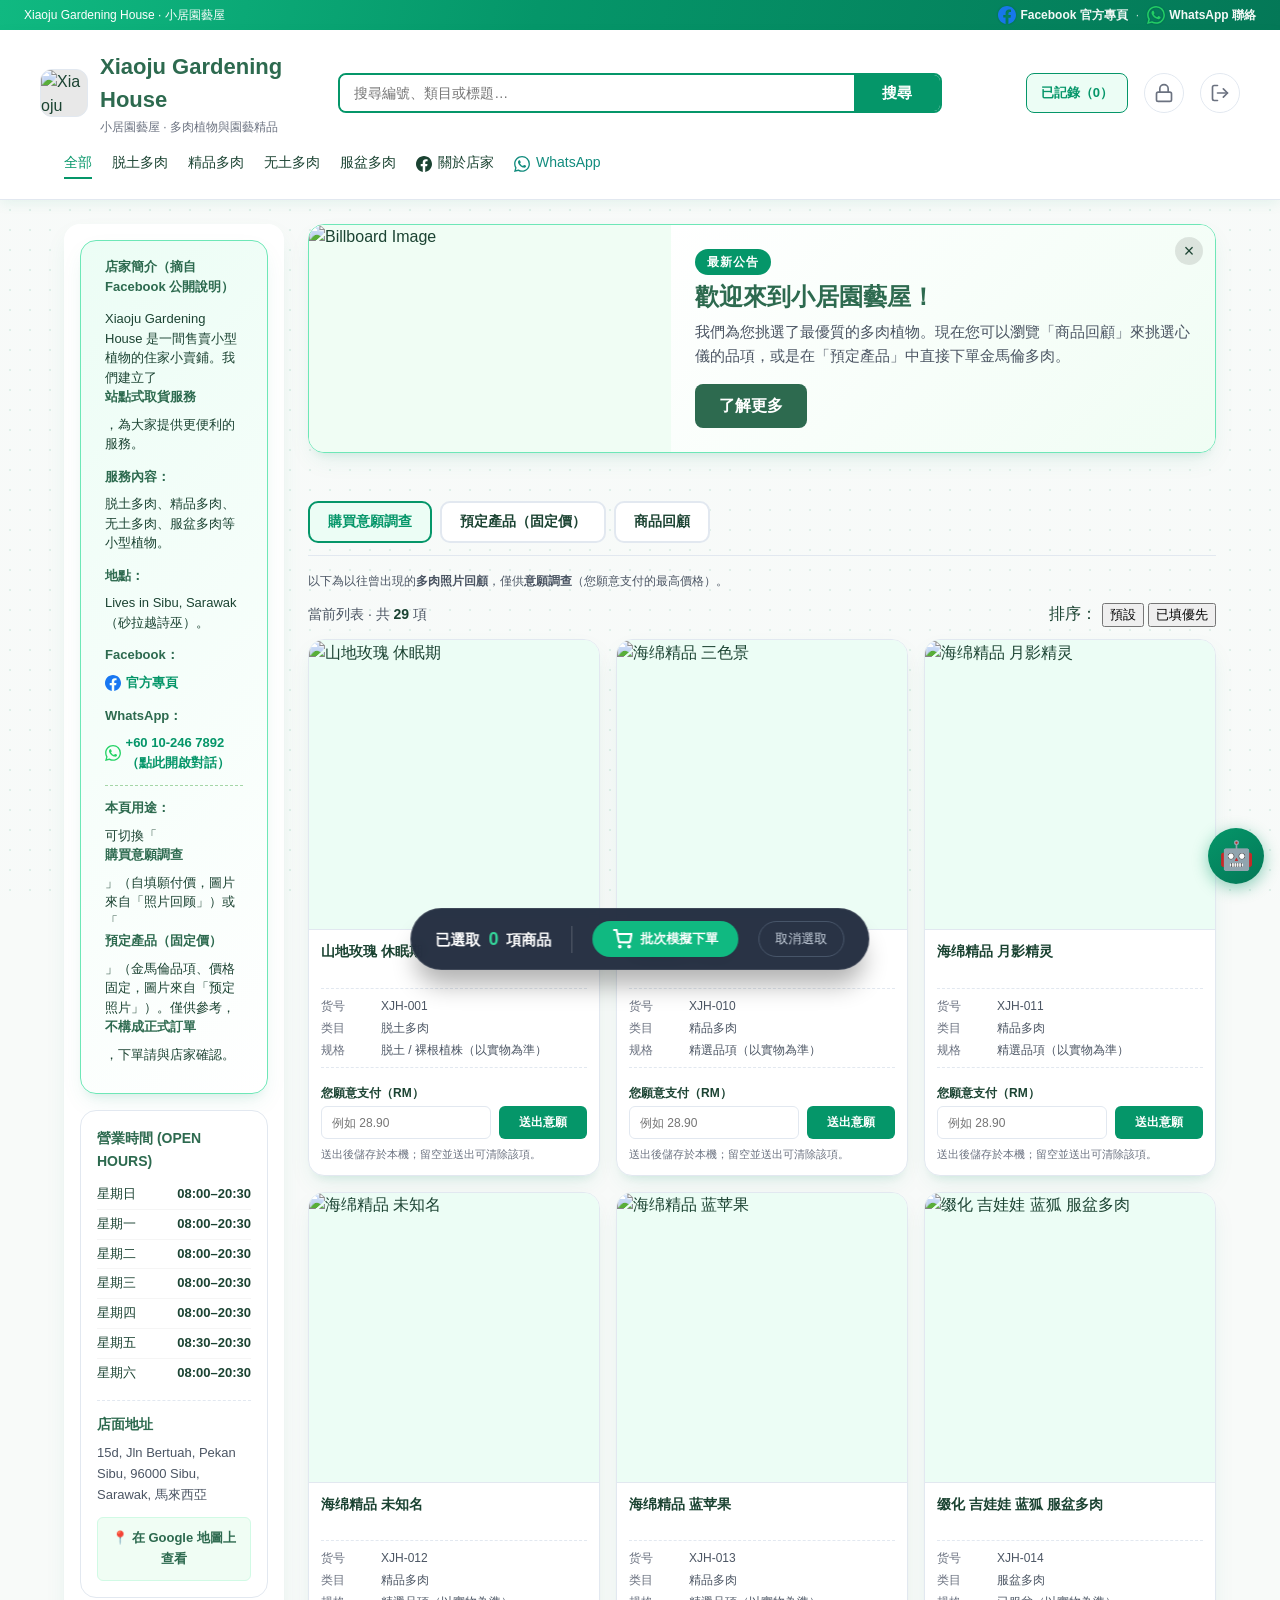
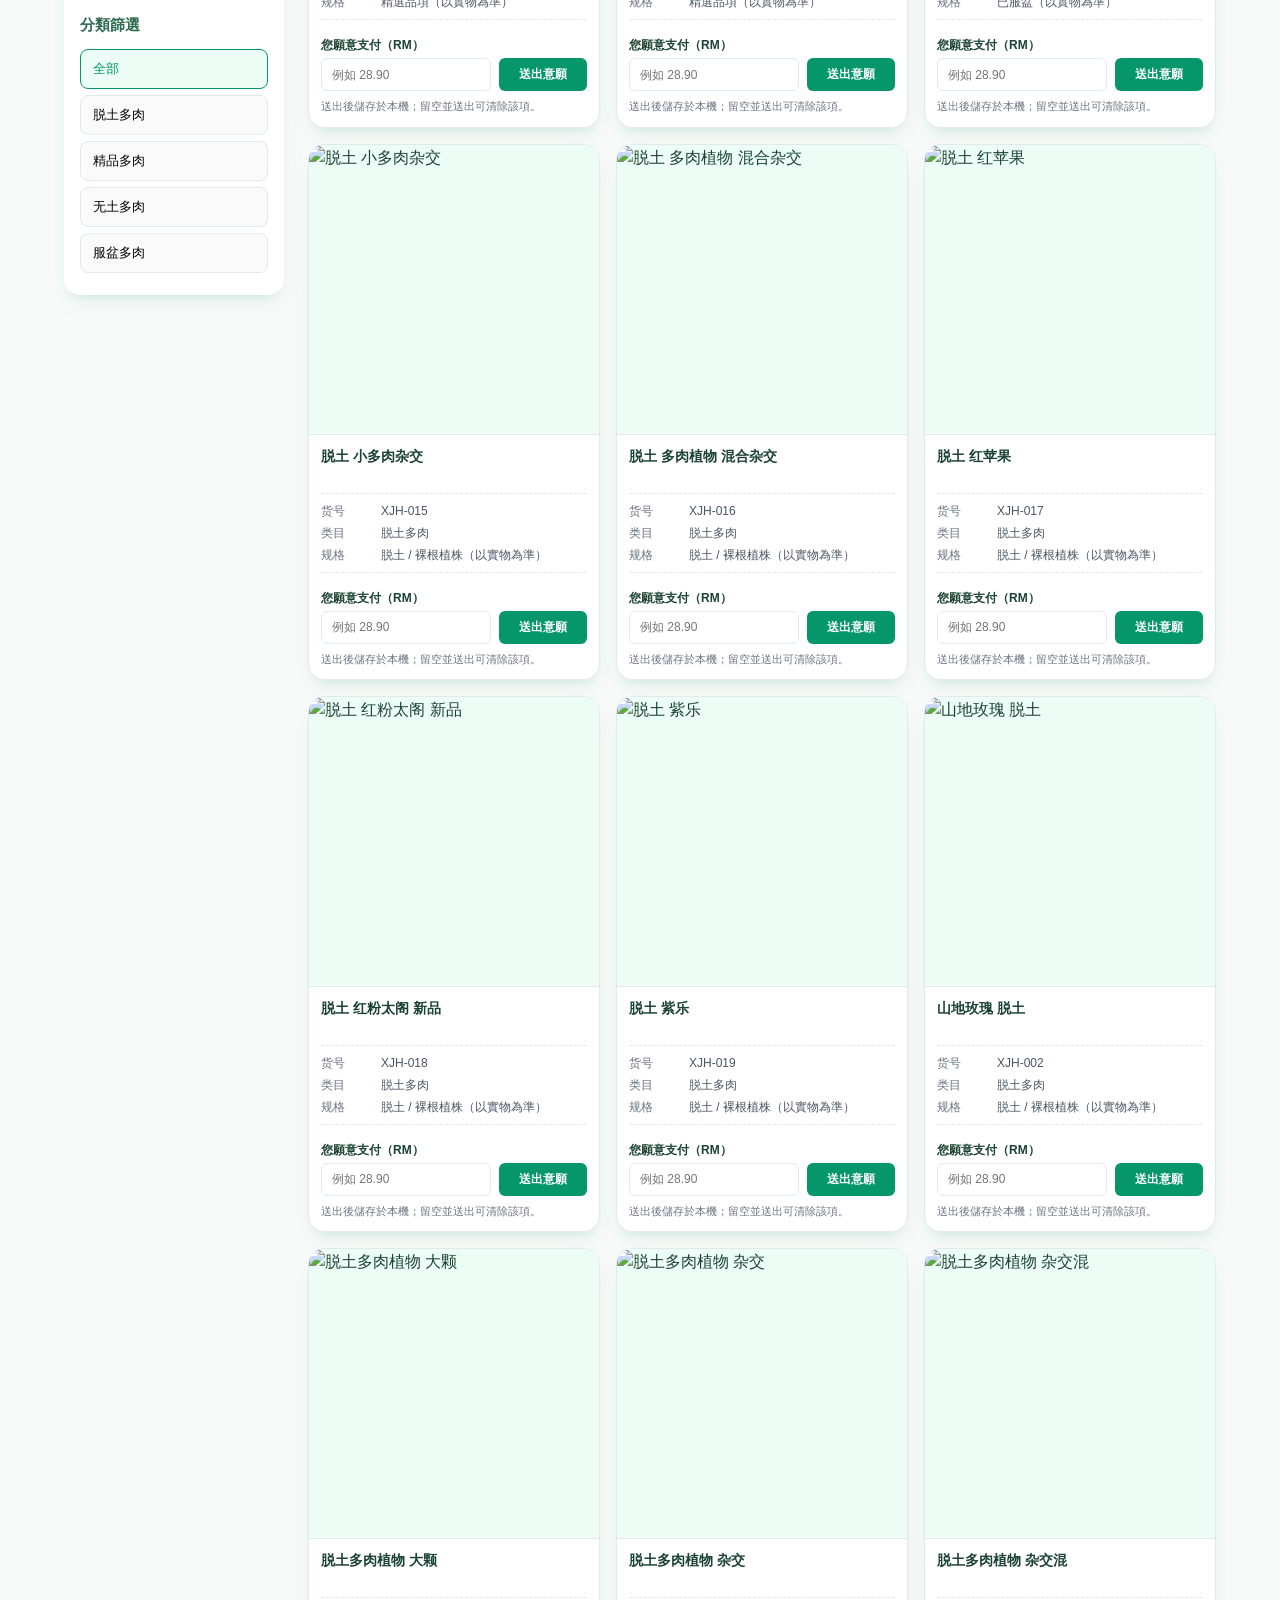
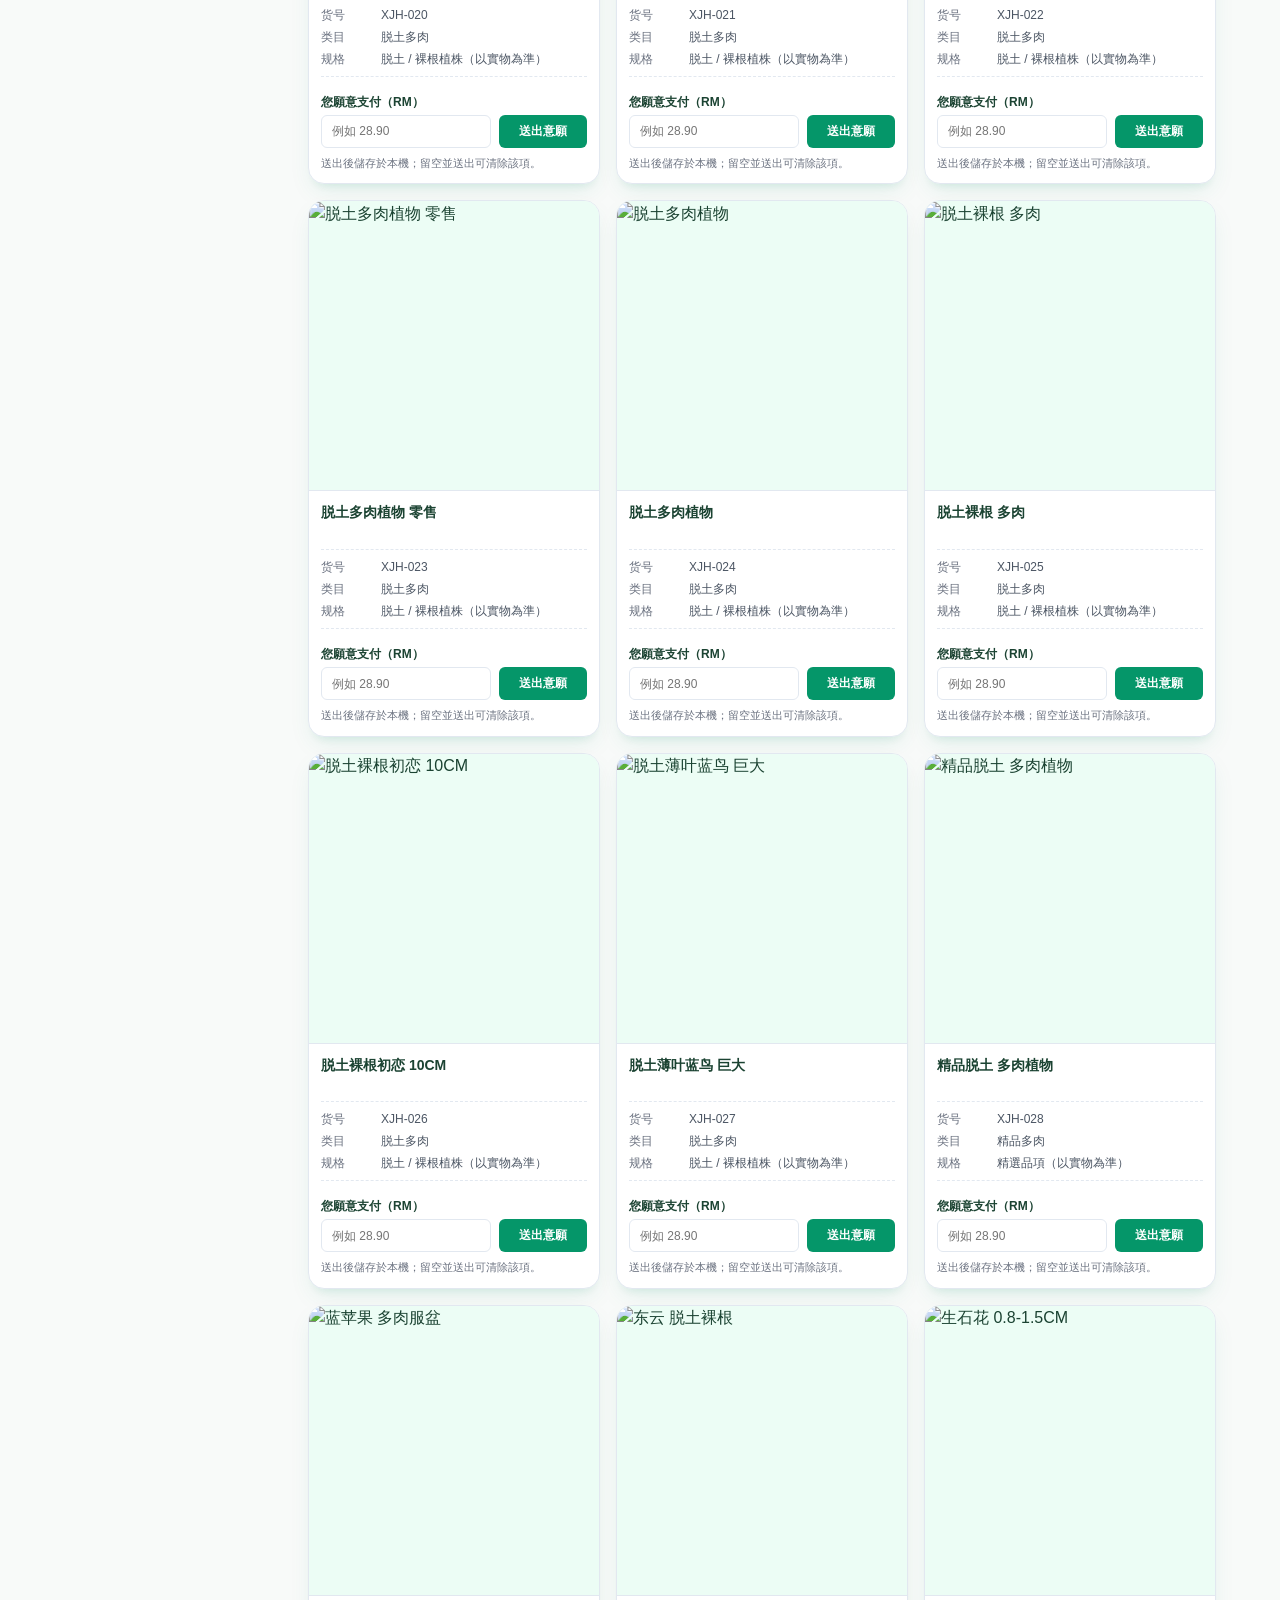
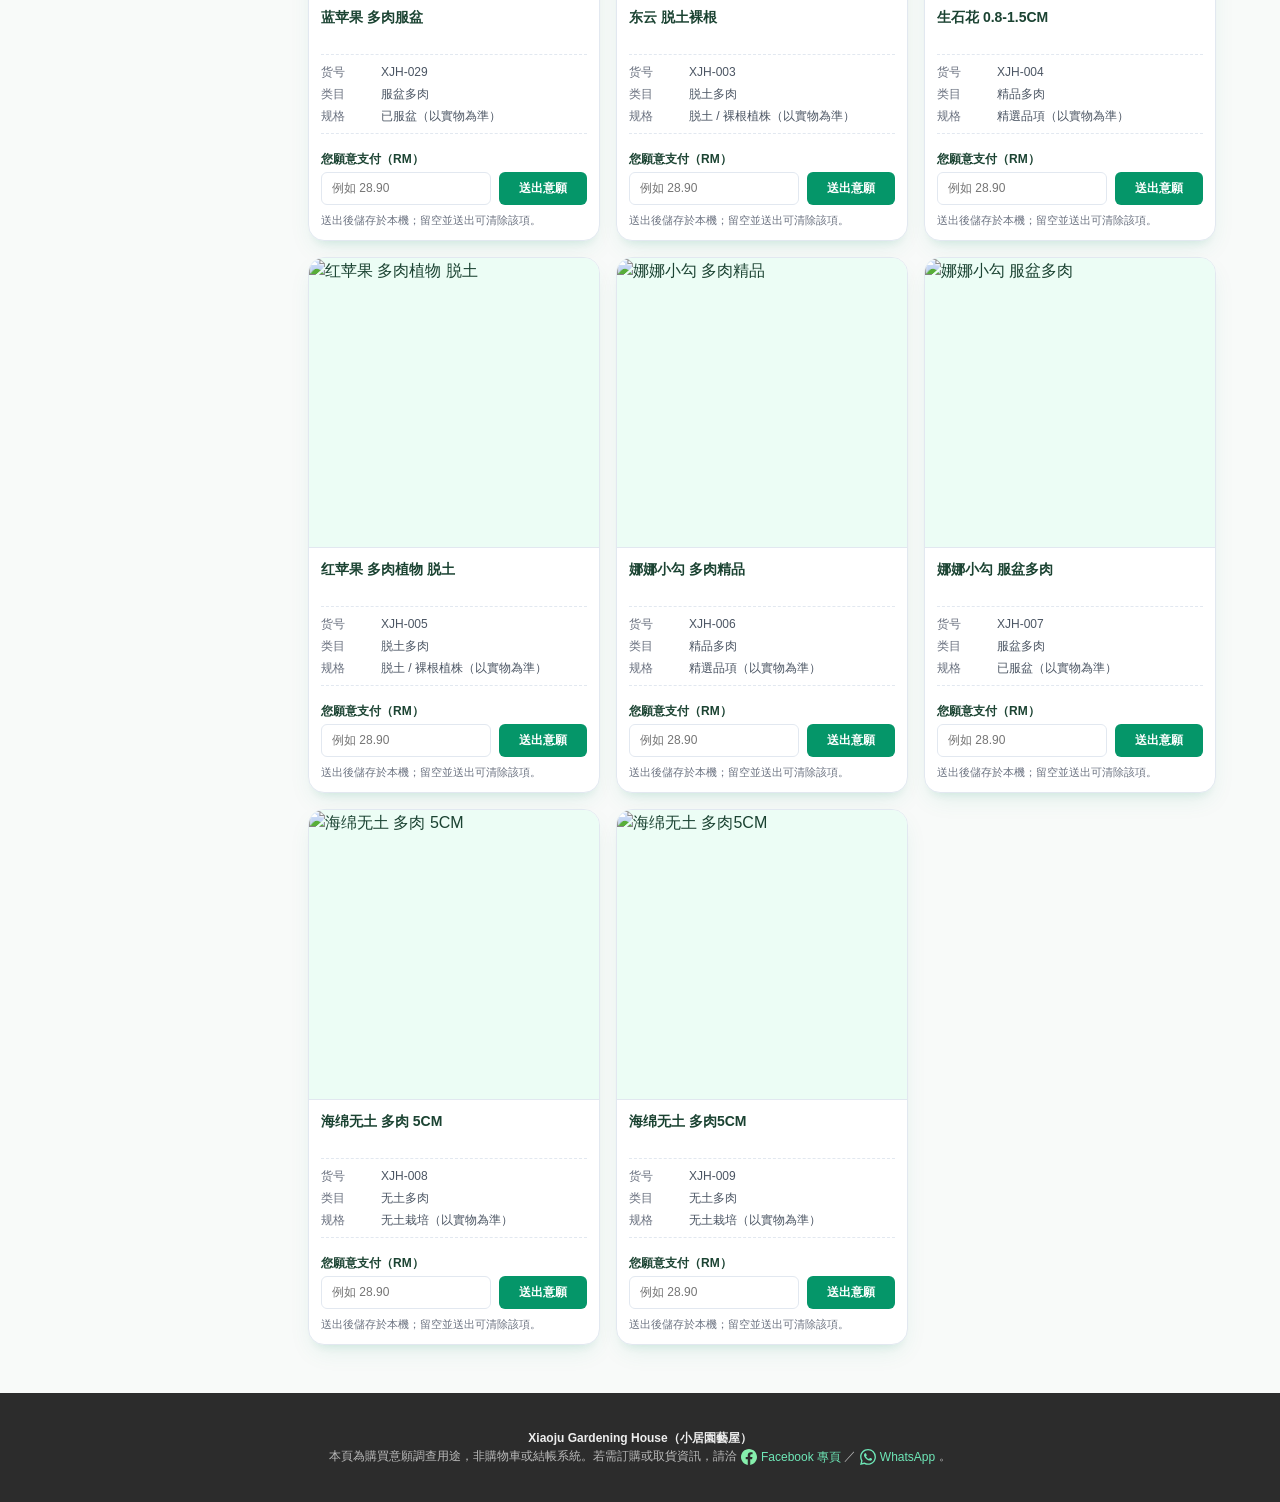
==== commit d275f068: "Add files via upload" ====
--- a/index.html
+++ b/index.html
@@ -4,12 +4,28 @@
     <meta charset="UTF-8" />
     <meta name="viewport" content="width=device-width, initial-scale=1" />
     <meta name="theme-color" content="#059669" />
-    <title>Xiaoju Gardening House · 購買意願調查</title>
+    <title>Xiaoju Gardening House</title>
     <meta
       name="description"
-      content="Xiaoju Gardening House（小居園藝屋）購買意願調查：瀏覽實拍照片並填寫願意支付的價格（RM）。"
+      content="Xiaoju Gardening House（小居園藝屋）：提供優質多肉植物、園藝用品及專業種植建議。"
     />
+    <!-- Open Graph / Facebook -->
+    <meta property="og:type" content="website" />
+    <meta property="og:url" content="https://xiaojuhouse.github.io/" />
+    <meta property="og:title" content="Xiaoju Gardening House" />
+    <meta property="og:description" content="Xiaoju Gardening House（小居園藝屋）：提供優質多肉植物、園藝用品及專業種植建議。" />
+    <meta property="og:image" content="https://xiaojuhouse.github.io/%E5%A4%B4%E5%83%8F/avatar.jpg" />
+
+    <!-- Twitter -->
+    <meta property="twitter:card" content="summary_large_image" />
+    <meta property="twitter:url" content="https://xiaojuhouse.github.io/" />
+    <meta property="twitter:title" content="Xiaoju Gardening House" />
+    <meta property="twitter:description" content="Xiaoju Gardening House（小居園藝屋）：提供優質多肉植物、園藝用品及專業種植建議。" />
+    <meta property="twitter:image" content="https://xiaojuhouse.github.io/%E5%A4%B4%E5%83%8F/avatar.jpg" />
+
     <link rel="stylesheet" href="styles.css" />
+    <script src="https://cdn.jsdelivr.net/npm/@supabase/supabase-js@2"></script>
+    <script src="https://cdn.sheetjs.com/xlsx-latest/package/dist/xlsx.full.min.js"></script>
     <script src="device.js" defer></script>
     <script src="app.js" defer></script>
   </head>
@@ -30,7 +46,7 @@
     </svg>
 
     <div class="top-bar">
-      <span class="top-bar-lead">購買意願調查 · 瀏覽照片後填寫您願意為該品項支付的價格（RM）</span>
+      <span class="top-bar-lead">Xiaoju Gardening House · 小居園藝屋</span>
       <span class="top-bar-links">
         <a
           class="social-link social-link--fb social-link--topbar"
@@ -59,7 +75,7 @@
         <div class="brand">
           <div class="brand-mark">
             <img
-              src="头像/653701236_863126440120410_4680708043493325427_n.jpg"
+              src="头像/avatar.jpg"
               alt="Xiaoju Gardening House"
               width="48"
               height="48"
@@ -68,7 +84,7 @@
           </div>
           <div>
             <h1>Xiaoju Gardening House</h1>
-            <p class="sub">小居園藝屋 · 購買意願調查</p>
+            <p class="sub">小居園藝屋 · 多肉植物與園藝精品</p>
           </div>
         </div>
         <div class="search-wrap">
@@ -84,6 +100,12 @@
         <div class="header-actions">
           <button type="button" class="summary-btn" id="summary-btn" aria-haspopup="dialog">
             已記錄（<span id="wtp-count">0</span>）
+          </button>
+          <button type="button" class="admin-login-entry" id="admin-login-trigger" title="管理員登入">
+            <svg width="20" height="20" viewBox="0 0 24 24" fill="none" stroke="currentColor" stroke-width="2" stroke-linecap="round" stroke-linejoin="round"><rect x="3" y="11" width="18" height="11" rx="2" ry="2"></rect><path d="M7 11V7a5 5 0 0 1 10 0v4"></path></svg>
+          </button>
+          <button type="button" class="admin-logout-btn" id="admin-logout-trigger" hidden title="登出管理員">
+            <svg width="20" height="20" viewBox="0 0 24 24" fill="none" stroke="currentColor" stroke-width="2" stroke-linecap="round" stroke-linejoin="round"><path d="M9 21H5a2 2 0 0 1-2-2V5a2 2 0 0 1 2-2h4"></path><polyline points="16 17 21 12 16 7"></polyline><line x1="21" y1="12" x2="9" y2="12"></line></svg>
           </button>
         </div>
       </div>
@@ -170,6 +192,11 @@
       </aside>
 
       <main class="main-panel">
+        <div class="top-content-wrapper">
+          <!-- 公告板 / 廣告版 -->
+          <section id="billboard" class="billboard" hidden></section>
+        </div>
+
         <div class="mode-tabs" role="tablist" aria-label="頁面模式">
           <button type="button" class="mode-tab active" data-mode="survey" role="tab" aria-selected="true">
             購買意願調查
@@ -180,6 +207,9 @@
           <button type="button" class="mode-tab" data-mode="archive" role="tab" aria-selected="false">
             商品回顧
           </button>
+          <button type="button" class="mode-tab" data-mode="orders" role="tab" aria-selected="false" id="order-tracking-tab" hidden>
+            訂單追蹤 (Order Tracking)
+          </button>
         </div>
 
         <div id="survey-section" class="survey-section">
@@ -187,8 +217,14 @@
             以下為以往曾出現的<strong>多肉照片回顧</strong>，僅供<strong>意願調查</strong>（您願意支付的最高價格）。
           </p>
           <div class="toolbar">
-            <span class="toolbar-stat">照片回顧 · 共 <strong id="product-total">—</strong> 項</span>
-            <div class="sort-group">
+            <span class="toolbar-stat">當前列表 · 共 <strong id="product-total">—</strong> 項</span>
+            <div id="admin-actions-bar" hidden>
+              <button type="button" id="add-product-btn">
+                <svg width="18" height="18" viewBox="0 0 24 24" fill="none" stroke="currentColor" stroke-width="3" stroke-linecap="round" stroke-linejoin="round"><line x1="12" y1="5" x2="12" y2="19"></line><line x1="5" y1="12" x2="19" y2="12"></line></svg>
+                新增商品
+              </button>
+            </div>
+            <div class="sort-group" id="main-sort-group">
               <span class="sort-label">排序：</span>
               <button type="button" class="sort-btn active" data-sort="default">預設</button>
               <button type="button" class="sort-btn" data-sort="filled-first">已填優先</button>
@@ -216,7 +252,52 @@
           </div>
           <div id="archive-grid" class="product-grid"></div>
         </div>
+
+        <div id="orders-section" class="orders-section" hidden>
+          <div class="toolbar orders-toolbar">
+            <div class="toolbar-left">
+              <h2 class="section-title">訂單記錄管理</h2>
+              <span class="toolbar-stat">累計記錄 · 共 <strong id="orders-total">0</strong> 項</span>
+            </div>
+            <div class="toolbar-actions">
+              <button type="button" class="btn-primary" id="add-manual-order-btn" style="padding: 10px 16px; border-radius: 10px; font-weight: 600;">+ 手動錄入訂單</button>
+              <button type="button" class="btn-excel" id="export-orders-xlsx">下載 Excel 報表</button>
+              <button type="button" class="btn-danger-outline" id="clear-orders-btn">清空所有記錄</button>
+            </div>
+          </div>
+          <div class="orders-container">
+            <div class="orders-table-wrapper">
+              <table class="orders-table" id="orders-table">
+                <thead>
+                  <tr>
+                    <th>下單時間</th>
+                    <th>顧客姓名</th>
+                    <th>商品圖片</th>
+                    <th>商品名稱</th>
+                    <th>貨號 (SKU)</th>
+                    <th>數量</th>
+                    <th>狀態</th>
+                    <th>操作</th>
+                  </tr>
+                </thead>
+                <tbody id="orders-tbody">
+                  <!-- JS 動態渲染 -->
+                </tbody>
+              </table>
+            </div>
+          </div>
+        </div>
       </main>
+    </div>
+
+    <!-- 批次操作工具列 -->
+    <div id="batch-action-bar" class="batch-action-bar">
+      <div class="batch-count-info">已選取 <span id="batch-count-num" class="batch-count-num">0</span> 項商品</div>
+      <button type="button" class="btn-batch-order" id="btn-batch-order">
+        <svg width="20" height="20" viewBox="0 0 24 24" fill="none" stroke="currentColor" stroke-width="2.5"><circle cx="9" cy="21" r="1"></circle><circle cx="20" cy="21" r="1"></circle><path d="M1 1h4l2.68 13.39a2 2 0 0 0 2 1.61h9.72a2 2 0 0 0 2-1.61L23 6H6"></path></svg>
+        批次模擬下單
+      </button>
+      <button type="button" class="btn-batch-cancel" id="btn-batch-cancel">取消選取</button>
     </div>
 
     <footer class="footer">
@@ -246,12 +327,200 @@
         <div id="summary-body" class="summary-body"></div>
         <p class="summary-hint">以下資料儲存在本機瀏覽器，清除網站資料會一併刪除。建議使用「複製清單」備份。</p>
         <div class="dialog-actions">
+          <button type="button" class="btn-submit-order" id="btn-open-checkout">提交訂單</button>
           <button type="button" class="btn-excel" id="download-excel">下載 Excel</button>
           <button type="button" class="btn-secondary" id="copy-summary">複製清單</button>
           <button type="button" class="btn-danger" id="clear-all-wtp">全部清除</button>
           <button type="button" class="btn-primary" id="close-summary">關閉</button>
         </div>
       </div>
+    </dialog>
+
+    <!-- 顧客提交訂單資訊彈窗 -->
+    <dialog id="customer-checkout-dialog" class="premium-dialog">
+      <div class="dialog-header">
+        <div class="dialog-icon-wrap">
+          <svg width="28" height="28" viewBox="0 0 24 24" fill="none" stroke="currentColor" stroke-width="2.5"><circle cx="9" cy="21" r="1"></circle><circle cx="20" cy="21" r="1"></circle><path d="M1 1h4l2.68 13.39a2 2 0 0 0 2 1.61h9.72a2 2 0 0 0 2-1.61L23 6H6"></path></svg>
+        </div>
+        <h2 class="dialog-title">確認提交訂單</h2>
+        <p class="dialog-subtitle">請填寫您的聯絡資訊，以便我們與您確認訂單細節</p>
+      </div>
+      <form id="customer-checkout-form" class="premium-form">
+        <div class="form-group">
+          <label>您的姓名 / 暱稱 <span class="required-star">*</span></label>
+          <input type="text" name="customerName" id="checkout-customer-name" required placeholder="例如：小明">
+        </div>
+        <div class="form-group">
+          <label>聯絡電話 / 社交媒體帳號 <span class="required-star">*</span></label>
+          <input type="text" name="customerContact" id="checkout-customer-contact" required placeholder="例如：WhatsApp 012-3456789 / FB: Xiao Ming">
+        </div>
+        <p style="font-size: 12px; color: #64748b; margin-top: 10px;">點擊提交後，您的選擇將同步至 XIAOJU 的訂單管理系統中。</p>
+        <div class="dialog-footer">
+          <button type="button" class="btn-cancel" id="close-customer-checkout">取消</button>
+          <button type="submit" class="btn-submit">確認提交</button>
+        </div>
+      </form>
+    </dialog>
+
+    <!-- 管理員登入對話框 -->
+    <dialog id="admin-login-dialog" class="premium-dialog">
+      <div class="dialog-header">
+        <div class="dialog-icon-wrap">
+          <svg width="28" height="28" viewBox="0 0 24 24" fill="none" stroke="currentColor" stroke-width="2.5"><rect x="3" y="11" width="18" height="11" rx="2" ry="2"></rect><path d="M7 11V7a5 5 0 0 1 10 0v4"></path></svg>
+        </div>
+        <h2 class="dialog-title">管理員登入</h2>
+        <p class="dialog-subtitle">請輸入專屬帳號密碼以開啟編輯模式，管理您的園藝屋</p>
+      </div>
+      <form id="admin-login-form" class="premium-form">
+        <div class="form-group">
+          <label>管理員帳號</label>
+          <div class="input-with-icon">
+            <svg width="20" height="20" viewBox="0 0 24 24" fill="none" stroke="currentColor" stroke-width="2"><path d="M20 21v-2a4 4 0 0 0-4-4H8a4 4 0 0 0-4 4v2"></path><circle cx="12" cy="7" r="4"></circle></svg>
+            <input type="text" name="username" required autocomplete="username" placeholder="請輸入帳號">
+          </div>
+        </div>
+        <div class="form-group">
+          <label>登入密碼</label>
+          <div class="input-with-icon">
+            <svg width="20" height="20" viewBox="0 0 24 24" fill="none" stroke="currentColor" stroke-width="2"><path d="M21 2l-2 2m-7.61 7.61a5.5 5.5 0 1 1-7.778 7.778 5.5 5.5 0 0 1 7.777-7.777zm0 0L15.5 7.5m0 0l3 3L22 7l-3-3L15.5 7.5z"></path></svg>
+            <input type="password" name="password" required autocomplete="current-password" placeholder="••••••••">
+          </div>
+        </div>
+        <div class="dialog-footer">
+          <button type="button" class="btn-cancel" id="close-admin-login">取消</button>
+          <button type="submit" class="btn-submit">確認登入</button>
+        </div>
+      </form>
+    </dialog>
+
+    <!-- 新增/修改商品彈窗 -->
+    <dialog id="product-edit-dialog" class="premium-dialog premium-dialog--wide">
+      <div class="dialog-header">
+        <div class="dialog-icon-wrap dialog-icon-wrap--edit">
+          <svg width="28" height="28" viewBox="0 0 24 24" fill="none" stroke="currentColor" stroke-width="2.5"><path d="M12 5v14M5 12h14"/></svg>
+        </div>
+        <h2 class="dialog-title" id="product-dialog-title">新增商品</h2>
+        <p class="dialog-subtitle">填寫下方資訊以發佈或修改商品品項，讓顧客更輕鬆瀏覽</p>
+      </div>
+      <form id="product-edit-form" class="premium-form">
+        <input type="hidden" name="id">
+        <div class="form-group">
+          <label>發佈分頁</label>
+          <select name="type" id="product-type-select" required>
+            <option value="survey">購買意願調查</option>
+            <option value="preorder">預定產品 (固定價)</option>
+            <option value="archive">商品回顧</option>
+          </select>
+        </div>
+
+        <div id="product-items-container">
+          <div class="product-item-row">
+            <div class="item-header" style="display: flex; justify-content: space-between; align-items: center; margin-bottom: 10px;">
+              <h4 style="margin: 0; color: var(--leaf); font-size: 15px;" class="product-item-index">商品 1</h4>
+              <button type="button" class="btn-remove-product-item" style="display: none; background: none; border: none; color: #ef4444; cursor: pointer; font-size: 13px;">移除</button>
+            </div>
+            <div class="form-grid">
+              <div class="form-group">
+                <label>商品名稱</label>
+                <input type="text" name="title" required placeholder="例如：藍蘋果">
+              </div>
+              <div class="form-group cat-field">
+                <label>所屬分類</label>
+                <select name="cat">
+                  <option value="tuotu">脱土多肉</option>
+                  <option value="jingpin">精品多肉</option>
+                  <option value="wutu">无土多肉</option>
+                  <option value="fupen">服盆多肉</option>
+                </select>
+              </div>
+              <div class="form-group price-field" hidden>
+                <label>固定價格 (RM)</label>
+                <input type="number" name="price" step="0.01" placeholder="例如：12.00">
+              </div>
+              <div class="form-group">
+                <label>貨號 (SKU)</label>
+                <input type="text" name="sku" placeholder="例如：XJH-101">
+              </div>
+              <div class="form-group">
+                <label>規格/描述</label>
+                <input type="text" name="spec" placeholder="例如：5CM / 脱土裸根">
+              </div>
+            </div>
+
+            <div class="form-group full-width">
+              <label>商品圖片</label>
+              <div class="image-upload-wrapper">
+                <div class="image-preview-container">
+                  <div class="preview-box product-img-preview">
+                    <svg class="placeholder-icon" width="32" height="32" viewBox="0 0 24 24" fill="none" stroke="currentColor" stroke-width="2"><rect x="3" y="3" width="18" height="18" rx="2" ry="2"></rect><circle cx="8.5" cy="8.5" r="1.5"></circle><polyline points="21 15 16 10 5 21"></polyline></svg>
+                  </div>
+                  <div class="preview-controls">
+                    <div class="image-path-input">
+                      <input type="text" name="img" class="product-img-path" placeholder="輸入圖片網址或從下方上傳">
+                    </div>
+                    <div class="image-file-upload">
+                      <label class="file-label">
+                        <svg width="18" height="18" viewBox="0 0 24 24" fill="none" stroke="currentColor" stroke-width="2"><path d="M21 15v4a2 2 0 0 1-2 2H5a2 2 0 0 1-2-2v-4M17 8l-5-5-5 5M12 3v12"/></svg>
+                        從電腦上傳圖片
+                        <input type="file" class="product-img-file-input" accept="image/*">
+                      </label>
+                    </div>
+                  </div>
+                </div>
+              </div>
+            </div>
+            <hr style="border: 0; border-top: 1px dashed #e2e8f0; margin: 20px 0;">
+          </div>
+        </div>
+
+        <button type="button" id="btn-add-product-item" style="width: 100%; padding: 10px; background: #f1f5f9; border: 1px dashed #cbd5e1; border-radius: 8px; color: #475569; font-weight: 600; cursor: pointer; margin-bottom: 20px; transition: all 0.2s;">+ 添加更多商品</button>
+        
+        <div class="dialog-footer">
+          <button type="button" class="btn-cancel" id="close-product-edit">取消</button>
+          <button type="submit" class="btn-submit">儲存商品資料</button>
+        </div>
+      </form>
+    </dialog>
+
+    <!-- 手動錄入訂單彈窗 -->
+    <dialog id="order-manual-dialog" class="premium-dialog">
+      <div class="dialog-header">
+        <div class="dialog-icon-wrap">
+          <svg width="28" height="28" viewBox="0 0 24 24" fill="none" stroke="currentColor" stroke-width="2.5"><circle cx="9" cy="21" r="1"></circle><circle cx="20" cy="21" r="1"></circle><path d="M1 1h4l2.68 13.39a2 2 0 0 0 2 1.61h9.72a2 2 0 0 0 2-1.61L23 6H6"></path></svg>
+        </div>
+        <h2 class="dialog-title">手動錄入訂單</h2>
+        <p class="dialog-subtitle">手動為顧客建立訂單記錄，系統將自動同步至追蹤列表</p>
+      </div>
+      <form id="order-manual-form" class="premium-form">
+        <div class="form-group">
+          <label>顧客姓名 / 暱稱</label>
+          <input type="text" name="customerName" id="order-manual-customer" required placeholder="例如：張三">
+        </div>
+        
+        <div class="manual-picker-wrap" style="margin-bottom: 24px; padding: 16px; background: #f8fafc; border: 1px solid #e2e8f0; border-radius: 12px; position: relative;">
+          <label style="display: block; font-size: 13px; font-weight: 700; color: var(--leaf); margin-bottom: 8px;">快速加單 (輸入後從下拉清單選取)</label>
+          <div style="position: relative;">
+            <input type="text" id="manual-item-picker" placeholder="輸入商品名稱或貨號搜尋..." style="width: 100%; padding: 10px 12px; border: 1px solid #cbd5e1; border-radius: 8px; font-size: 14px;" autocomplete="off">
+            <div id="manual-search-results" class="manual-search-results" hidden>
+              <!-- 這裡會由 JS 動態生成帶圖片的搜尋結果 -->
+            </div>
+          </div>
+          <small style="display: block; margin-top: 6px; color: #64748b; font-size: 11px;">* 點擊下拉清單中的商品即可自動加入下方錄入清單</small>
+        </div>
+
+        <div id="order-manual-items-container" class="manual-items-list">
+          <!-- 這裡會由 JS 動態生成項目 -->
+        </div>
+
+        <div class="manual-actions">
+          <button type="button" id="btn-clear-manual-list" class="btn-text-danger">清空所有列表</button>
+        </div>
+
+        <div class="dialog-footer">
+          <button type="button" class="btn-cancel" id="close-order-manual">取消</button>
+          <button type="submit" class="btn-submit">建立記錄</button>
+        </div>
+      </form>
     </dialog>
 
     <div id="toast" class="toast" role="status" aria-live="polite"></div>
--- a/styles.css
+++ b/styles.css
@@ -28,8 +28,12 @@
   --line-title: 1.35;
 }
 
-* {
+*, *::before, *::after {
   box-sizing: border-box;
+}
+
+html {
+  overflow-x: clip;
 }
 
 body {
@@ -38,6 +42,10 @@
   background-color: var(--bg);
   color: var(--text);
   line-height: 1.5;
+  overflow-x: clip;
+  width: 100%;
+  overflow-wrap: break-word;
+  word-wrap: break-word;
 }
 
 body::before {
@@ -150,6 +158,10 @@
   display: flex;
   justify-content: space-between;
   align-items: center;
+  flex-wrap: wrap;
+  gap: 8px;
+  overflow-x: clip;
+  width: 100%;
 }
 
 .top-bar a {
@@ -197,6 +209,8 @@
   z-index: 100;
   border-bottom: 1px solid var(--border);
   will-change: transform; /* 提示瀏覽器優化效能 */
+  overflow-x: clip;
+  width: 100%;
 }
 
 .header-inner {
@@ -485,6 +499,140 @@
   border-bottom: 1px solid #f5f5f5;
 }
 
+/* --- Community Section --- */
+.community-section {
+  background: rgba(255, 255, 255, 0.7);
+  border-radius: var(--radius);
+  padding: var(--space-5);
+  margin-bottom: var(--space-5);
+  box-shadow: var(--shadow);
+  border: 1px solid var(--border);
+}
+
+.community-header {
+  display: flex;
+  justify-content: space-between;
+  align-items: center;
+  margin-bottom: var(--space-5);
+  padding-bottom: var(--space-4);
+  border-bottom: 1px solid var(--border);
+  flex-wrap: wrap;
+  gap: 16px;
+}
+
+.community-header .section-title {
+  margin: 0;
+  color: var(--leaf);
+}
+
+.community-header .section-subtitle {
+  margin: 0;
+  color: var(--muted);
+  flex-grow: 1;
+}
+
+#show-post-form-btn {
+  padding: 10px 20px;
+  border-radius: 10px;
+  font-weight: 600;
+}
+
+.post-gallery {
+  display: grid;
+  grid-template-columns: repeat(auto-fill, minmax(280px, 1fr));
+  gap: var(--space-5);
+}
+
+.post-card {
+  background: var(--card);
+  border-radius: var(--radius);
+  overflow: hidden;
+  box-shadow: 0 4px 6px -1px rgba(0,0,0,0.1), 0 2px 4px -2px rgba(0,0,0,0.1);
+  transition: transform 0.2s ease-in-out, box-shadow 0.2s ease-in-out;
+  border: 1px solid var(--border);
+}
+
+.post-card:hover {
+  transform: translateY(-4px);
+  box-shadow: var(--shadow);
+}
+
+.post-card__image {
+  width: 100%;
+  height: 250px;
+  object-fit: cover;
+  display: block;
+  background-color: #f0f0f0;
+}
+
+.post-card__content {
+  padding: var(--space-4);
+}
+
+.post-card__description {
+  margin: 0 0 var(--space-3);
+  font-size: 14px;
+  color: var(--text);
+  display: -webkit-box;
+  -webkit-line-clamp: 3;
+  -webkit-box-orient: vertical;
+  overflow: hidden;
+  text-overflow: ellipsis;
+  min-height: 63px; /* 14px * 1.5 * 3 lines */
+}
+
+.post-card__meta {
+  display: flex;
+  justify-content: space-between;
+  align-items: center;
+  font-size: 12px;
+  color: var(--muted);
+}
+
+.post-card__author {
+  font-weight: 600;
+  color: var(--leaf-light);
+}
+
+/* Post Form Dialog */
+#post-form-dialog .image-preview {
+    max-width: 100%;
+    height: auto;
+    max-height: 200px;
+    margin-top: 15px;
+    border-radius: 8px;
+    border: 1px solid var(--border);
+}
+
+#post-form .char-counter {
+    display: block;
+    text-align: right;
+    font-size: 12px;
+    color: var(--muted);
+    margin-top: 4px;
+}
+
+/* --- Top Content Layout --- */
+.top-content-wrapper {
+  display: flex;
+  gap: var(--space-5);
+  align-items: flex-start;
+  margin-bottom: var(--space-5);
+}
+
+.top-content-wrapper > .community-section {
+  flex: 2;
+  min-width: 0;
+}
+
+.top-content-wrapper > .billboard {
+  flex: 1;
+  min-width: 0;
+  position: sticky;
+  top: 80px; /* Adjust based on header height */
+}
+
+
 .hours-table tr:last-child td {
   border-bottom: none;
 }
@@ -534,6 +682,960 @@
   min-width: 0;
 }
 
+/* Billboard / 公告板 */
+.billboard {
+  position: relative;
+  background: #fff;
+  border-radius: var(--radius);
+  margin-bottom: var(--space-5);
+  box-shadow: var(--shadow);
+  overflow: hidden;
+  display: flex;
+  flex-direction: row;
+  min-height: 200px;
+  border: 1px solid var(--brand-soft-border);
+  transition: box-shadow 0.3s ease;
+}
+
+.billboard:hover {
+  box-shadow: 0 15px 35px -5px rgba(5, 150, 105, 0.15), 0 10px 15px -6px rgba(5, 150, 105, 0.15);
+}
+
+.billboard-close {
+  position: absolute;
+  top: 12px;
+  right: 12px;
+  width: 28px;
+  height: 28px;
+  background: rgba(0, 0, 0, 0.1);
+  color: var(--text);
+  border: none;
+  border-radius: 50%;
+  display: flex;
+  align-items: center;
+  justify-content: center;
+  cursor: pointer;
+  z-index: 10;
+  font-size: 18px;
+  line-height: 1;
+  transition: all 0.2s;
+}
+
+.billboard-close:hover {
+  background: rgba(0, 0, 0, 0.2);
+  color: #ef4444;
+}
+
+.billboard-edit-btn {
+  position: absolute;
+  bottom: 12px;
+  right: 12px;
+  background: rgba(255, 255, 255, 0.8);
+  border: 1px solid var(--border);
+  padding: 4px 10px;
+  border-radius: 6px;
+  font-size: 12px;
+  cursor: pointer;
+  z-index: 10;
+  color: var(--spec);
+  transition: all 0.2s;
+}
+
+.billboard-edit-btn:hover {
+  background: var(--tb-orange);
+  color: #fff;
+  border-color: var(--tb-orange);
+}
+
+.billboard-edit-form {
+  padding: var(--space-5);
+  display: flex;
+  flex-direction: column;
+  gap: var(--space-3);
+  width: 100%;
+  background: #fff;
+}
+
+.billboard-edit-form h3 {
+  margin: 0;
+  font-size: 16px;
+  color: var(--leaf);
+}
+
+.billboard-edit-form label {
+  display: flex;
+  flex-direction: column;
+  gap: 4px;
+  font-size: 13px;
+  font-weight: 600;
+}
+
+.billboard-edit-form input[type="text"],
+.billboard-edit-form input[type="file"],
+.billboard-edit-form textarea {
+  padding: 8px 12px;
+  border: 1px solid var(--border);
+  border-radius: 6px;
+  font-family: inherit;
+  font-size: 14px;
+  background: #fff;
+}
+
+.billboard-edit-form input[type="file"] {
+  padding: 6px;
+  font-size: 12px;
+}
+
+.admin-login-entry,
+.admin-logout-btn {
+  background: transparent;
+  color: var(--muted);
+  border: 1px solid var(--border);
+  width: 40px;
+  height: 40px;
+  border-radius: 50%;
+  display: flex;
+  align-items: center;
+  justify-content: center;
+  cursor: pointer;
+  transition: all 0.2s;
+  padding: 0;
+}
+
+.admin-login-entry:hover {
+  background: var(--brand-tint);
+  color: var(--tb-orange);
+  border-color: var(--tb-orange);
+}
+
+.admin-logout-btn:hover {
+  background: #fee2e2;
+  color: #ef4444;
+  border-color: #fecaca;
+}
+
+/* Admin Mode Styles */
+body.is-admin-mode .wtp-form,
+body.is-admin-mode .preorder-form,
+body.is-admin-mode .archive-actions {
+  display: none !important;
+}
+
+body.is-admin-mode .product-card {
+  border-color: var(--brand-soft-border);
+  background: linear-gradient(to bottom, #fff, #f0fdf4);
+  cursor: pointer;
+  position: relative;
+}
+
+body.is-admin-mode .product-card:hover {
+  border-color: var(--tb-orange);
+  box-shadow: 0 15px 30px -10px rgba(5, 150, 105, 0.2);
+}
+
+body.is-admin-mode .product-card.is-selected {
+  border: 2px solid var(--tb-orange);
+  background: var(--brand-tint-strong);
+  box-shadow: 0 0 0 4px rgba(5, 150, 105, 0.15);
+}
+
+/* Checkbox for Selection */
+.admin-select-check {
+  position: absolute;
+  top: 12px;
+  left: 12px;
+  width: 24px;
+  height: 24px;
+  z-index: 5;
+  cursor: pointer;
+  accent-color: var(--tb-orange);
+}
+
+/* Floating Batch Bar */
+.batch-action-bar {
+  position: fixed;
+  bottom: 30px;
+  left: 50%;
+  transform: translateX(-50%) translateY(100px);
+  background: rgba(30, 41, 59, 0.95);
+  backdrop-filter: blur(10px);
+  color: #fff;
+  padding: 12px 24px;
+  border-radius: 50px;
+  display: flex;
+  align-items: center;
+  gap: 20px;
+  box-shadow: 0 20px 25px -5px rgba(0, 0, 0, 0.3);
+  z-index: 1000;
+  transition: transform 0.4s cubic-bezier(0.34, 1.56, 0.64, 1);
+  border: 1px solid rgba(255, 255, 255, 0.1);
+}
+
+.batch-action-bar.show {
+  transform: translateX(-50%) translateY(0);
+}
+
+.batch-count-info {
+  font-weight: 700;
+  font-size: 15px;
+  border-right: 1px solid rgba(255, 255, 255, 0.2);
+  padding-right: 20px;
+}
+
+.batch-count-num {
+  color: #34d399;
+  font-size: 18px;
+  margin: 0 4px;
+}
+
+.btn-batch-order {
+  background: #10b981;
+  color: #fff;
+  border: none;
+  padding: 8px 20px;
+  border-radius: 30px;
+  font-weight: 700;
+  cursor: pointer;
+  display: flex;
+  align-items: center;
+  gap: 8px;
+  transition: all 0.2s;
+}
+
+.btn-batch-order:hover {
+  background: #059669;
+  transform: scale(1.05);
+}
+
+.btn-batch-cancel {
+  background: transparent;
+  color: #cbd5e1;
+  border: 1px solid #475569;
+  padding: 8px 16px;
+  border-radius: 30px;
+  font-size: 13px;
+  cursor: pointer;
+}
+
+.btn-batch-cancel:hover {
+  color: #fff;
+  border-color: #94a3b8;
+}
+
+/* Ensure admin actions bar is flex when visible */
+#admin-actions-bar {
+  margin-left: auto;
+  display: flex;
+  align-items: center;
+  gap: 12px;
+}
+
+#admin-actions-bar[hidden] {
+  display: none !important;
+}
+
+#add-product-btn {
+  background: linear-gradient(135deg, #10b981 0%, #059669 100%);
+  color: #fff;
+  border: none;
+  padding: 10px 20px;
+  border-radius: 12px;
+  font-size: 14px;
+  font-weight: 700;
+  cursor: pointer;
+  display: flex;
+  align-items: center;
+  gap: 8px;
+  transition: all 0.3s ease;
+  box-shadow: 0 4px 6px -1px rgba(16, 185, 129, 0.2);
+}
+
+#add-product-btn:hover {
+  transform: translateY(-1px);
+  box-shadow: 0 10px 15px -3px rgba(16, 185, 129, 0.3);
+  background: linear-gradient(135deg, #059669 0%, #047857 100%);
+}
+
+#add-product-btn:active {
+  transform: translateY(0);
+}
+
+.product-admin-tools {
+  display: flex;
+  gap: 10px;
+  margin-top: 20px;
+  padding-top: 15px;
+  border-top: 1px dashed var(--border);
+}
+
+.btn-admin-edit, .btn-admin-del, .btn-admin-top {
+  flex: 1;
+  padding: 8px 4px;
+  font-size: 13px;
+  font-weight: 600;
+  border-radius: 8px;
+  cursor: pointer;
+  transition: all 0.2s;
+  display: flex;
+  align-items: center;
+  justify-content: center;
+  gap: 4px;
+}
+
+.btn-admin-edit {
+  background: #eff6ff;
+  color: #2563eb;
+  border: 1px solid #dbeafe;
+}
+
+.btn-admin-del {
+  background: #fef2f2;
+  color: #ef4444;
+  border: 1px solid #fee2e2;
+}
+
+.btn-admin-top {
+  background: #fff7ed;
+  color: #ea580c;
+  border: 1px solid #ffedd5;
+  flex: 0.8;
+}
+
+.btn-admin-edit:hover { background: #dbeafe; transform: translateY(-1px); }
+.btn-admin-del:hover { background: #fee2e2; transform: translateY(-1px); }
+.btn-admin-top:hover { background: #ffedd5; transform: translateY(-1px); }
+
+/* Orders Section Styles */
+.orders-section {
+  animation: fadeIn 0.4s ease;
+}
+
+.orders-toolbar {
+  display: flex;
+  justify-content: space-between;
+  align-items: flex-end;
+  margin-bottom: 20px;
+  background: #fff;
+  padding: 20px;
+  border-radius: 16px;
+  box-shadow: var(--shadow);
+}
+
+.section-title {
+  margin: 0 0 8px;
+  font-size: 20px;
+  color: var(--leaf);
+}
+
+.toolbar-actions {
+  display: flex;
+  gap: 12px;
+}
+
+.orders-table-wrapper {
+  background: #fff;
+  border-radius: 16px;
+  overflow: hidden;
+  box-shadow: var(--shadow);
+  border: 1px solid var(--border);
+}
+
+.orders-table {
+  width: 100%;
+  border-collapse: collapse;
+  text-align: left;
+  font-size: 14px;
+}
+
+.orders-table th {
+  background: #f8fafc;
+  padding: 16px;
+  font-weight: 700;
+  color: #475569;
+  border-bottom: 2px solid #f1f5f9;
+}
+
+.orders-table td {
+  padding: 12px 16px;
+  border-bottom: 1px solid #f1f5f9;
+  vertical-align: middle;
+}
+
+.orders-table tr:hover {
+  background: #f0fdf4;
+}
+
+.order-thumb {
+  width: 60px;
+  height: 60px;
+  border-radius: 8px;
+  object-fit: cover;
+  border: 1px solid var(--border);
+}
+
+.order-batch-header {
+  background: #f8fafc;
+}
+
+.order-batch-header td {
+  padding: 12px 16px !important;
+  border-bottom: 2px solid var(--brand-soft-border) !important;
+}
+
+.batch-info {
+  display: flex;
+  justify-content: space-between;
+  align-items: center;
+  font-weight: 800;
+  color: var(--leaf);
+  font-size: 15px;
+}
+
+.batch-customer {
+  background: var(--brand-tint-strong);
+  padding: 4px 12px;
+  border-radius: 8px;
+  border: 1px solid var(--brand-soft-border);
+}
+
+.batch-time {
+  font-size: 13px;
+  color: var(--muted);
+  font-weight: 600;
+}
+
+.order-time-mini {
+  font-size: 11px;
+  color: var(--muted);
+}
+
+.order-time {
+  font-size: 12px;
+  color: var(--muted);
+  white-space: nowrap;
+}
+
+.order-status-select {
+  padding: 6px 10px;
+  border-radius: 8px;
+  font-size: 13px;
+  font-weight: 600;
+  border: 1px solid transparent;
+  cursor: pointer;
+  transition: all 0.2s;
+}
+
+.order-status-select:focus {
+  outline: none;
+  box-shadow: 0 0 0 2px rgba(16, 185, 129, 0.2);
+}
+
+.status-pending { background: #fff7ed; color: #ea580c; border-color: #ffedd5; }
+.status-unprocessed { background: #fef2f2; color: #dc2626; border-color: #fee2e2; }
+.status-shipping { background: #eff6ff; color: #2563eb; border-color: #dbeafe; }
+.status-delivered { background: #f0fdf4; color: #16a34a; border-color: #dcfce7; }
+.status-completed { background: #f5f3ff; color: #7c3aed; border-color: #ede9fe; }
+
+.btn-danger-outline {
+  background: transparent;
+  color: #ef4444;
+  border: 1px solid #fee2e2;
+  padding: 10px 16px;
+  border-radius: 10px;
+  font-weight: 600;
+  cursor: pointer;
+  transition: all 0.2s;
+}
+
+.btn-danger-outline:hover {
+  background: #fef2f2;
+  border-color: #fecaca;
+}
+
+.btn-excel {
+  background: #10b981;
+  color: #fff;
+  border: none;
+  padding: 10px 16px;
+  border-radius: 10px;
+  font-weight: 600;
+  cursor: pointer;
+  transition: all 0.2s;
+}
+
+.btn-excel:hover {
+  background: #059669;
+  transform: translateY(-1px);
+}
+
+.btn-order-del {
+  color: #ef4444;
+  background: transparent;
+  border: none;
+  cursor: pointer;
+  padding: 4px;
+  border-radius: 4px;
+}
+
+.btn-order-del:hover {
+  background: #fee2e2;
+}
+
+.btn-simulate-order {
+  flex: 1;
+  padding: 8px 4px;
+  font-size: 13px;
+  font-weight: 600;
+  border-radius: 8px;
+  cursor: pointer;
+  transition: all 0.2s;
+  display: flex;
+  align-items: center;
+  justify-content: center;
+  gap: 4px;
+  background: #f0f9ff;
+  color: #0284c7;
+  border: 1px solid #e0f2fe;
+}
+
+.btn-simulate-order:hover {
+  background: #e0f2fe;
+  transform: translateY(-1px);
+}
+
+@keyframes fadeIn {
+  from { opacity: 0; transform: translateY(10px); }
+  to { opacity: 1; transform: translateY(0); }
+}
+
+@media (max-width: 768px) {
+  .orders-toolbar {
+    flex-direction: column;
+    align-items: flex-start;
+    gap: 16px;
+  }
+  
+  .orders-table thead { display: none; }
+  .orders-table td {
+    display: block;
+    padding: 8px 16px;
+    border: none;
+    text-align: right;
+  }
+  .orders-table td::before {
+    content: attr(data-label);
+    float: left;
+    font-weight: 700;
+    color: #64748b;
+  }
+  .orders-table tr {
+    display: block;
+    border-bottom: 2px solid #f1f5f9;
+    padding: 12px 0;
+  }
+  .order-thumb { width: 80px; height: 80px; }
+}
+.premium-dialog {
+  border: none;
+  border-radius: 24px;
+  padding: 0;
+  box-shadow: 0 25px 50px -12px rgba(5, 150, 105, 0.25);
+  width: 90%;
+  max-width: 420px;
+  overflow: hidden;
+  background: #fff;
+  opacity: 0;
+  transform: scale(0.9) translateY(20px);
+  transition: all 0.4s cubic-bezier(0.34, 1.56, 0.64, 1);
+  max-height: 90vh;
+  display: none; /* 預設不顯示，避免佔據底部空間 */
+  flex-direction: column;
+}
+
+.premium-dialog[open] {
+  display: flex; /* 只有在打開時才顯示為 flex */
+  opacity: 1;
+  transform: scale(1) translateY(0);
+}
+
+.premium-dialog--wide {
+  max-width: 700px;
+}
+
+.premium-dialog::backdrop {
+  background: rgba(15, 23, 42, 0.7);
+  backdrop-filter: blur(8px);
+  transition: opacity 0.4s ease;
+}
+
+.dialog-header {
+  padding: 40px 30px 24px;
+  text-align: center;
+  background: linear-gradient(to bottom, #f0fdf4, #ffffff);
+  border-bottom: 1px solid #f1f5f9;
+  position: relative;
+  flex-shrink: 0;
+}
+
+.dialog-icon-wrap {
+  width: 64px;
+  height: 64px;
+  background: #10b981;
+  color: #fff;
+  border-radius: 20px;
+  display: flex;
+  align-items: center;
+  justify-content: center;
+  margin: 0 auto 20px;
+  box-shadow: 0 10px 15px -3px rgba(16, 185, 129, 0.3);
+}
+
+.dialog-icon-wrap--edit {
+  background: #3b82f6;
+  box-shadow: 0 10px 15px -3px rgba(59, 130, 246, 0.3);
+}
+
+.dialog-title {
+  margin: 0;
+  font-size: 24px;
+  font-weight: 800;
+  color: #1e293b;
+  letter-spacing: -0.5px;
+}
+
+.dialog-subtitle {
+  margin: 8px 0 0;
+  font-size: 14px;
+  color: #64748b;
+  max-width: 280px;
+  margin-left: auto;
+  margin-right: auto;
+  line-height: 1.5;
+}
+
+.premium-form {
+  padding: 30px;
+  overflow-y: auto;
+  flex: 1;
+}
+
+.form-group {
+  margin-bottom: 24px;
+}
+
+.form-group label {
+  display: block;
+  font-size: 13px;
+  font-weight: 700;
+  color: #475569;
+  margin-bottom: 10px;
+  transition: color 0.2s;
+}
+
+.form-group:focus-within label {
+  color: #10b981;
+}
+
+.input-with-icon {
+  position: relative;
+  display: flex;
+  align-items: center;
+}
+
+.input-with-icon svg {
+  position: absolute;
+  left: 16px;
+  color: #94a3b8;
+  transition: color 0.2s;
+}
+
+.form-group:focus-within .input-with-icon svg {
+  color: #10b981;
+}
+
+.input-with-icon input {
+  padding-left: 48px !important;
+}
+
+.premium-form input,
+.premium-form select,
+.premium-form textarea {
+  width: 100%;
+  padding: 14px 18px;
+  border: 2px solid #e2e8f0;
+  border-radius: 14px;
+  font-size: 15px;
+  color: #1e293b;
+  background: #f8fafc;
+  transition: all 0.3s ease;
+  box-sizing: border-box;
+}
+
+.premium-form input:focus,
+.premium-form select:focus {
+  outline: none;
+  border-color: #10b981;
+  background: #fff;
+  box-shadow: 0 0 0 5px rgba(16, 185, 129, 0.1);
+}
+
+.form-grid {
+  display: grid;
+  grid-template-columns: 1fr 1fr;
+  gap: 20px;
+}
+
+.full-width {
+  grid-column: span 2;
+}
+
+.image-preview-container {
+  display: grid;
+  grid-template-columns: 120px 1fr;
+  gap: 16px;
+  margin-top: 12px;
+}
+
+.preview-box {
+  width: 120px;
+  height: 120px;
+  background: #f1f5f9;
+  border-radius: 12px;
+  border: 2px dashed #cbd5e1;
+  display: flex;
+  align-items: center;
+  justify-content: center;
+  overflow: hidden;
+  position: relative;
+}
+
+.preview-box img {
+  width: 100%;
+  height: 100%;
+  object-fit: cover;
+}
+
+.preview-box .placeholder-icon {
+  color: #94a3b8;
+}
+
+.image-upload-wrapper {
+  background: #f8fafc;
+  border: 2px dashed #e2e8f0;
+  border-radius: 16px;
+  padding: 20px;
+  transition: all 0.3s ease;
+}
+
+.image-upload-wrapper:hover {
+  border-color: #10b981;
+  background: #f0fdf4;
+}
+
+.image-path-input {
+  margin-bottom: 16px;
+}
+
+.file-label {
+  display: flex !important;
+  align-items: center;
+  justify-content: center;
+  gap: 10px;
+  background: #fff;
+  border: 1px solid #e2e8f0;
+  padding: 12px !important;
+  border-radius: 12px;
+  cursor: pointer;
+  font-size: 14px !important;
+  color: #475569 !important;
+  font-weight: 600 !important;
+  transition: all 0.2s;
+  box-shadow: 0 2px 4px rgba(0,0,0,0.05);
+}
+
+.file-label:hover {
+  background: #f8fafc;
+  border-color: #cbd5e1;
+  transform: translateY(-1px);
+}
+
+.file-label input {
+  display: none;
+}
+
+.dialog-footer {
+  display: flex;
+  gap: 16px;
+  margin-top: 20px;
+}
+
+.btn-cancel, .btn-submit {
+  flex: 1;
+  padding: 14px;
+  border-radius: 14px;
+  font-size: 15px;
+  font-weight: 800;
+  cursor: pointer;
+  transition: all 0.3s cubic-bezier(0.4, 0, 0.2, 1);
+}
+
+.btn-cancel {
+  background: #fff;
+  border: 2px solid #e2e8f0;
+  color: #64748b;
+}
+
+.btn-submit {
+  background: linear-gradient(135deg, #10b981 0%, #059669 100%);
+  border: none;
+  color: #fff;
+  box-shadow: 0 10px 15px -3px rgba(16, 185, 129, 0.3);
+}
+
+.btn-cancel:hover { 
+  background: #f1f5f9;
+  border-color: #cbd5e1;
+  color: #1e293b;
+}
+
+.btn-submit:hover { 
+  transform: translateY(-2px);
+  box-shadow: 0 20px 25px -5px rgba(16, 185, 129, 0.4);
+}
+
+.btn-submit:active {
+  transform: translateY(0);
+}
+
+@media (max-width: 640px) {
+  .form-grid {
+    grid-template-columns: 1fr;
+  }
+  .full-width {
+    grid-column: span 1;
+  }
+}
+
+.billboard-edit-actions {
+  display: flex;
+  gap: var(--space-2);
+  justify-content: flex-end;
+  margin-top: var(--space-2);
+}
+
+.billboard-img-preview-wrap {
+  display: flex;
+  align-items: center;
+  gap: var(--space-3);
+  margin-top: 4px;
+}
+
+.billboard-current-img-hint {
+  font-size: 12px;
+  color: var(--muted);
+  max-width: 200px;
+  overflow: hidden;
+  text-overflow: ellipsis;
+  white-space: nowrap;
+}
+
+.btn-delete-img {
+  padding: 4px 8px;
+  font-size: 11px;
+  background: #fff;
+  color: #ef4444;
+  border: 1px solid #fee2e2;
+  border-radius: 4px;
+  cursor: pointer;
+}
+
+.btn-delete-img:hover {
+  background: #fef2f2;
+  border-color: #fecaca;
+}
+
+.billboard-img {
+  flex: 0 0 40%;
+  max-width: 400px;
+  background: #f0fdf4;
+}
+
+.billboard-img img {
+  width: 100%;
+  height: 100%;
+  object-fit: cover;
+  display: block;
+}
+
+.billboard-content {
+  flex: 1;
+  padding: var(--space-5);
+  display: flex;
+  flex-direction: column;
+  justify-content: center;
+  background: linear-gradient(135deg, #ffffff 0%, #f0fdf4 100%);
+}
+
+.billboard-badge {
+  display: inline-block;
+  background: var(--tb-orange);
+  color: #fff;
+  padding: 4px 12px;
+  border-radius: 20px;
+  font-size: 12px;
+  font-weight: 700;
+  margin-bottom: var(--space-2);
+  width: fit-content;
+  letter-spacing: 1px;
+}
+
+.billboard-title {
+  margin: 0 0 var(--space-2);
+  font-size: 24px;
+  color: var(--leaf);
+  font-weight: 800;
+  line-height: 1.2;
+}
+
+.billboard-text {
+  margin: 0 0 var(--space-4);
+  color: var(--spec);
+  font-size: 15px;
+  line-height: 1.6;
+}
+
+.billboard-btn {
+  display: inline-block;
+  padding: 10px 24px;
+  background: var(--leaf);
+  color: #fff;
+  border-radius: 8px;
+  text-decoration: none;
+  font-weight: 600;
+  width: fit-content;
+  transition: transform 0.2s;
+}
+
+.billboard-btn:hover {
+  transform: translateY(-2px);
+  background: var(--tb-orange-dark);
+  color: #fff;
+}
+
+@media (max-width: 768px) {
+  .billboard {
+    flex-direction: column;
+  }
+  .billboard-img {
+    flex: none;
+    max-width: 100%;
+    height: 180px;
+  }
+  .billboard-title {
+    font-size: 20px;
+  }
+}
+
 .mode-tabs {
   display: flex;
   flex-wrap: wrap;
@@ -805,6 +1907,230 @@
   color: var(--spec);
 }
 
+/* Manual Order Worksheet Styles */
+.manual-items-list {
+  display: flex;
+  flex-direction: column;
+  gap: 16px;
+  margin-bottom: 20px;
+  max-height: 50vh;
+  overflow-y: auto;
+  padding: 4px;
+}
+
+.order-manual-item {
+  background: #f8fafc;
+  border: 1px solid #e2e8f0;
+  border-radius: 12px;
+  padding: 16px;
+  position: relative;
+  transition: all 0.2s ease;
+}
+
+.order-manual-item:hover {
+  border-color: var(--brand-soft-border);
+  box-shadow: 0 4px 12px rgba(0,0,0,0.05);
+}
+
+.item-header {
+  display: flex;
+  justify-content: space-between;
+  align-items: center;
+  margin-bottom: 12px;
+  border-bottom: 1px solid #e2e8f0;
+  padding-bottom: 8px;
+}
+
+.item-index {
+  margin: 0;
+  color: var(--leaf);
+  font-size: 14px;
+  font-weight: 700;
+}
+
+.btn-remove-item {
+  background: #fee2e2;
+  color: #ef4444;
+  border: none;
+  padding: 4px 10px;
+  border-radius: 6px;
+  font-size: 12px;
+  font-weight: 600;
+  cursor: pointer;
+  transition: all 0.2s;
+}
+
+.btn-remove-item:hover {
+  background: #fecaca;
+}
+
+.manual-item-grid {
+  display: grid;
+  grid-template-columns: 2fr 1fr 80px 60px;
+  gap: 12px;
+  align-items: end;
+}
+
+.manual-item-grid .form-group {
+  margin-bottom: 0 !important;
+}
+
+.manual-item-grid label {
+  font-size: 11px !important;
+  margin-bottom: 4px !important;
+  color: #64748b !important;
+  text-transform: uppercase;
+  letter-spacing: 0.5px;
+}
+
+.manual-item-grid input {
+  padding: 8px 10px !important;
+  font-size: 13px !important;
+  border-radius: 6px !important;
+}
+
+.image-preview-container {
+  display: flex;
+  align-items: center;
+  justify-content: center;
+}
+
+.order-manual-img-preview {
+  width: 40px;
+  height: 40px;
+  border-radius: 6px;
+  background: #fff;
+  border: 1px solid #e2e8f0;
+  display: flex;
+  align-items: center;
+  justify-content: center;
+  overflow: hidden;
+}
+
+.order-manual-img-preview img {
+  width: 100%;
+  height: 100%;
+  object-fit: cover;
+}
+
+.manual-actions {
+  display: flex;
+  gap: 12px;
+  margin-bottom: 24px;
+}
+
+.btn-outline-dashed {
+  flex: 1;
+  background: #fff;
+  border: 2px dashed #cbd5e1;
+  color: #475569;
+  padding: 10px;
+  border-radius: 10px;
+  font-weight: 700;
+  cursor: pointer;
+  transition: all 0.2s;
+  font-size: 14px;
+}
+
+.btn-outline-dashed:hover {
+  border-color: var(--leaf);
+  color: var(--leaf);
+  background: #f0fdf4;
+}
+
+.btn-text-danger {
+  padding: 0 12px;
+  background: none;
+  border: none;
+  color: #ef4444;
+  font-weight: 600;
+  font-size: 13px;
+  cursor: pointer;
+}
+
+.btn-text-danger:hover {
+  text-decoration: underline;
+}
+
+@media (max-width: 640px) {
+  .manual-item-grid {
+    grid-template-columns: 1fr 1fr;
+  }
+  .qty-group, .img-group {
+    grid-column: span 1;
+  }
+}
+
+/* Custom Manual Search Results Dropdown */
+.manual-search-results {
+  position: absolute;
+  top: 100%;
+  left: 0;
+  right: 0;
+  background: #fff;
+  border: 1px solid #e2e8f0;
+  border-radius: 8px;
+  box-shadow: 0 10px 15px -3px rgba(0, 0, 0, 0.1);
+  z-index: 1000;
+  max-height: 250px;
+  overflow-y: auto;
+  margin-top: 4px;
+}
+
+.search-result-item {
+  display: flex;
+  align-items: center;
+  gap: 12px;
+  padding: 8px 12px;
+  cursor: pointer;
+  transition: background 0.2s;
+  border-bottom: 1px solid #f1f5f9;
+}
+
+.search-result-item:last-child {
+  border-bottom: none;
+}
+
+.search-result-item:hover {
+  background: #f0fdf4;
+}
+
+.result-img {
+  width: 40px;
+  height: 40px;
+  border-radius: 4px;
+  object-fit: cover;
+  flex-shrink: 0;
+}
+
+.result-info {
+  flex: 1;
+  min-width: 0;
+}
+
+.result-title {
+  display: block;
+  font-size: 14px;
+  font-weight: 600;
+  color: #1e293b;
+  overflow: hidden;
+  text-overflow: ellipsis;
+  white-space: nowrap;
+}
+
+.result-sku {
+  display: block;
+  font-size: 11px;
+  color: #64748b;
+}
+
+.no-results {
+  padding: 12px;
+  text-align: center;
+  color: #94a3b8;
+  font-size: 13px;
+}
+
 .product-spec .row {
   display: grid;
   grid-template-columns: 52px 1fr;
@@ -896,6 +2222,11 @@
   max-width: min(92vw, 560px);
   width: 100%;
   box-shadow: 0 20px 60px rgba(0, 0, 0, 0.22);
+  display: none;
+}
+
+.summary-dialog[open] {
+  display: block;
 }
 
 .summary-dialog::backdrop {
@@ -912,42 +2243,71 @@
   color: var(--leaf);
 }
 
+.btn-submit-order {
+  background: #10b981;
+  color: #fff;
+  border: none;
+  padding: 10px 20px;
+  border-radius: 12px;
+  font-weight: 700;
+  cursor: pointer;
+  box-shadow: 0 4px 6px -1px rgba(16, 185, 129, 0.2);
+  transition: all 0.2s;
+  display: flex;
+  align-items: center;
+  gap: 8px;
+}
+
+.btn-submit-order:hover {
+  background: #059669;
+  transform: translateY(-1px);
+  box-shadow: 0 10px 15px -3px rgba(16, 185, 129, 0.3);
+}
+
 .summary-user-info {
-  margin-bottom: var(--space-3);
-  display: flex;
-  align-items: center;
-  gap: var(--space-2);
-  padding: var(--space-3);
-  background: var(--brand-tint);
+  margin-bottom: 20px;
+  padding: 15px;
+  background: #f8fafc;
+  border-radius: 12px;
+  border: 1px solid #e2e8f0;
+}
+
+.summary-user-info label {
+  display: block;
+  margin-bottom: 8px;
+  font-weight: 600;
+  color: #475569;
+}
+
+.summary-user-info input {
+  width: 100%;
+  padding: 10px;
+  border: 1px solid #cbd5e1;
   border-radius: 8px;
-  border: 1px solid var(--brand-soft-border);
-}
-
-.summary-user-info label {
-  font-size: 13px;
-  font-weight: 600;
-  color: var(--leaf);
-  white-space: nowrap;
+  font-size: 14px;
+}
+
+.summary-user-info input:focus {
+  outline: none;
+  border-color: #10b981;
+  box-shadow: 0 0 0 3px rgba(16, 185, 129, 0.1);
 }
 
 .required-star {
   color: #ef4444;
-  margin-left: 2px;
-}
-
-.summary-user-info input {
-  flex: 1;
-  padding: 8px 12px;
-  border: 1px solid var(--border);
-  border-radius: 6px;
+}
+
+.order-contact-info {
+  font-size: 11px;
+  color: #64748b;
+  margin-top: 4px;
+}
+
+.batch-customer-contact {
+  margin-left: 15px;
   font-size: 13px;
-  font-family: inherit;
-}
-
-.summary-user-info input:focus {
-  outline: none;
-  border-color: var(--tb-orange);
-  box-shadow: 0 0 0 2px rgba(5, 150, 105, 0.1);
+  color: #64748b;
+  font-weight: normal;
 }
 
 .summary-body {
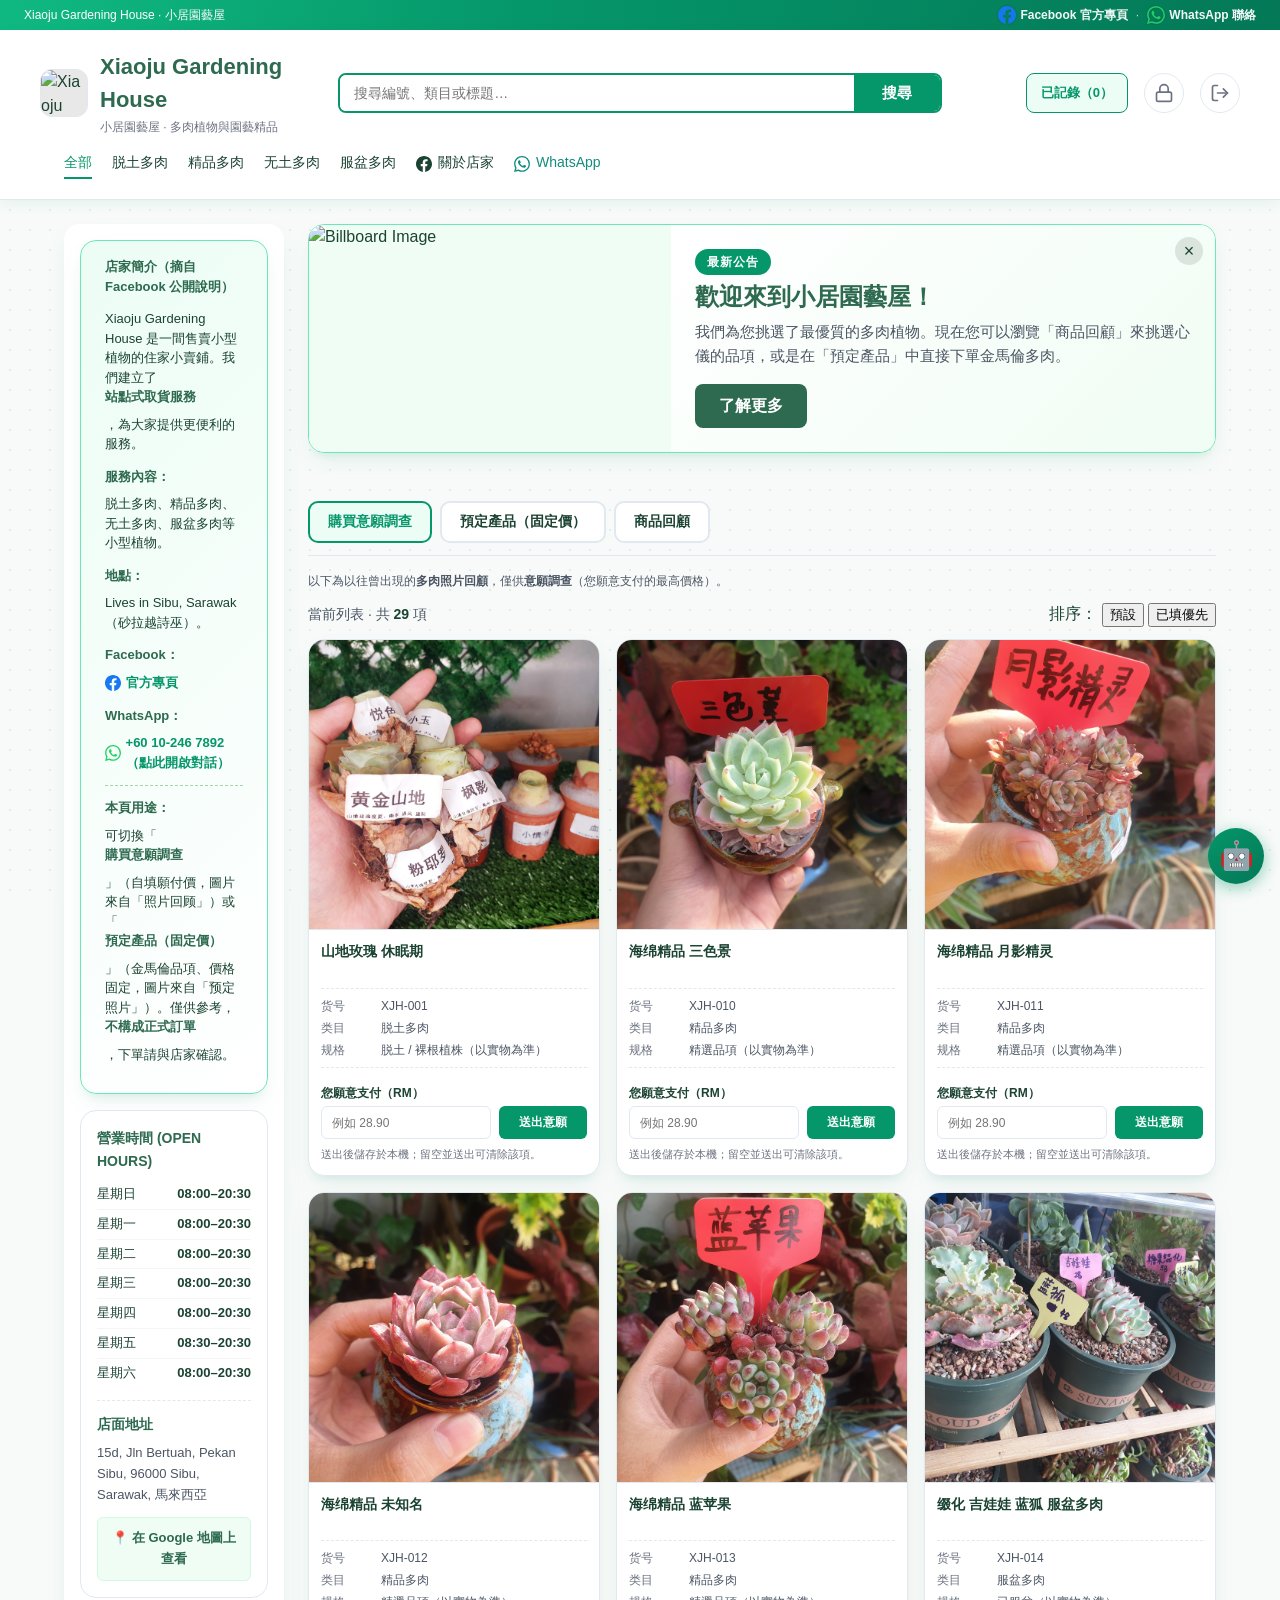
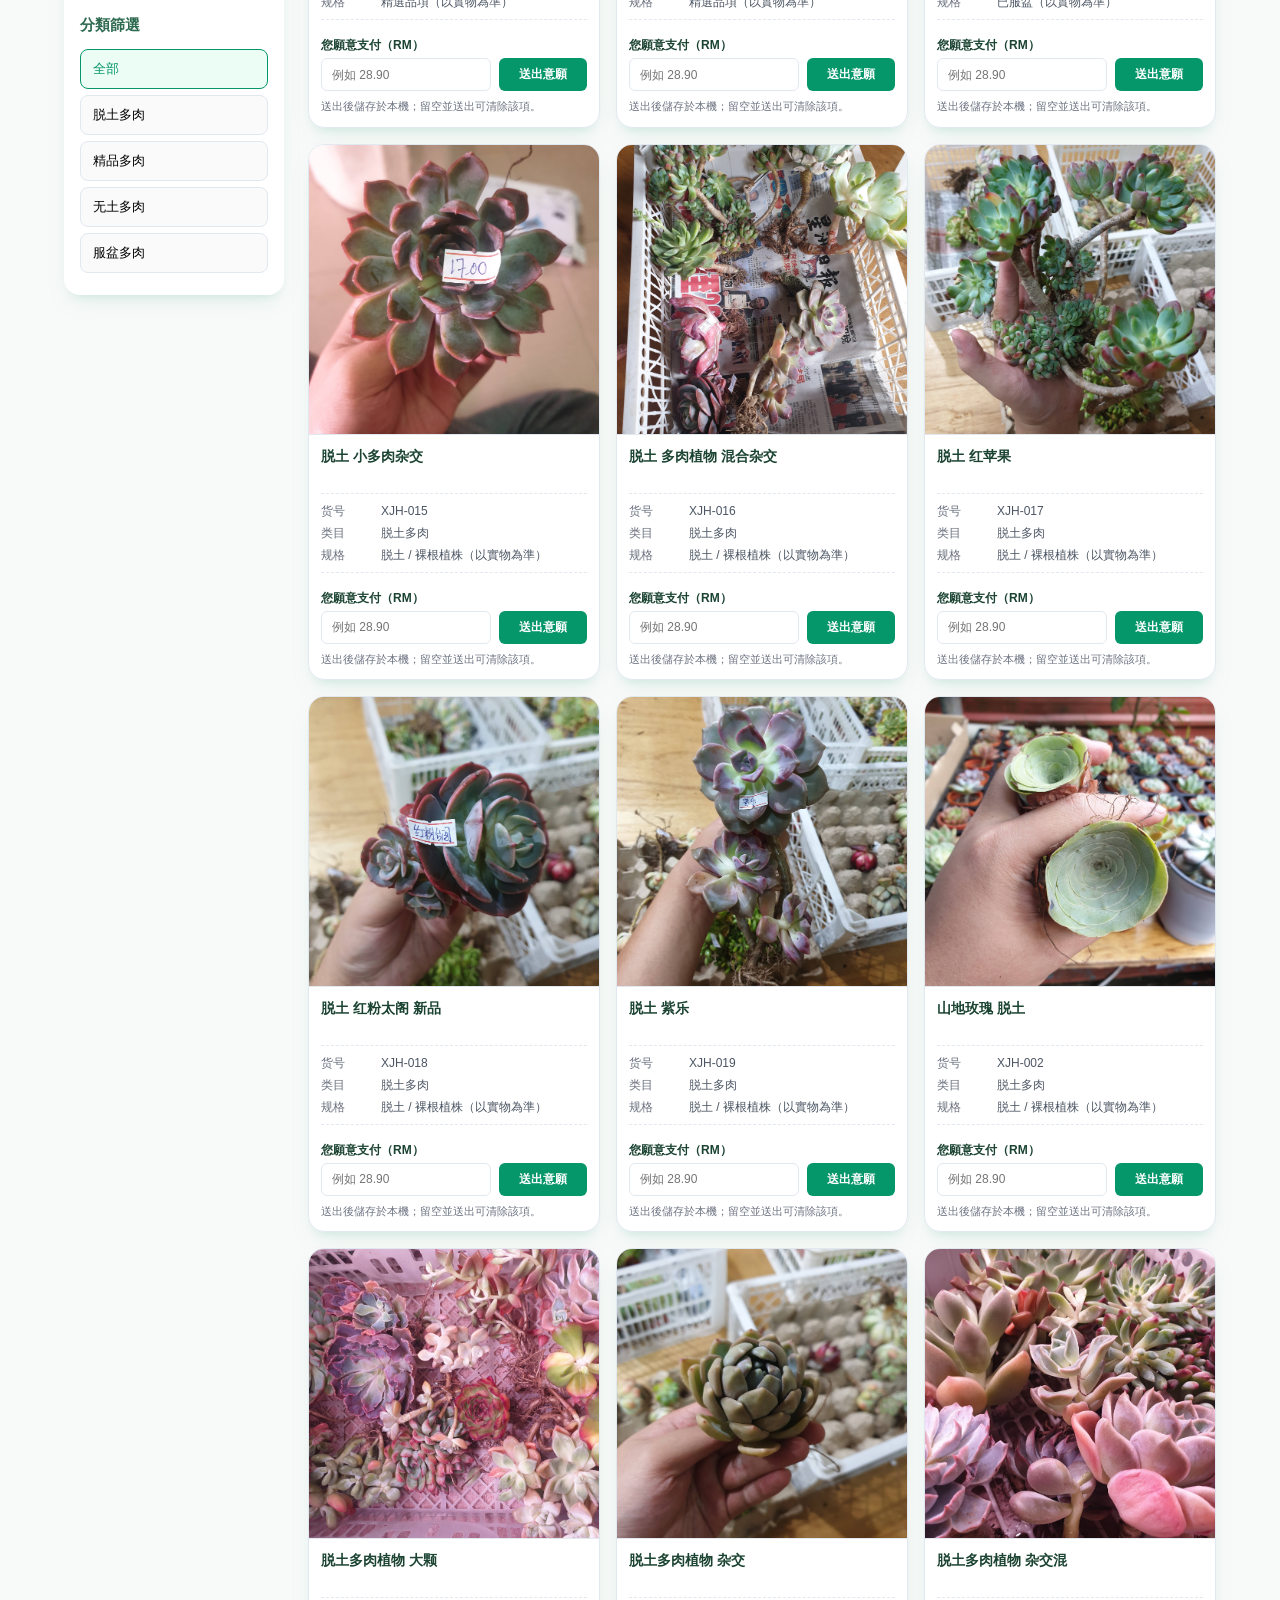
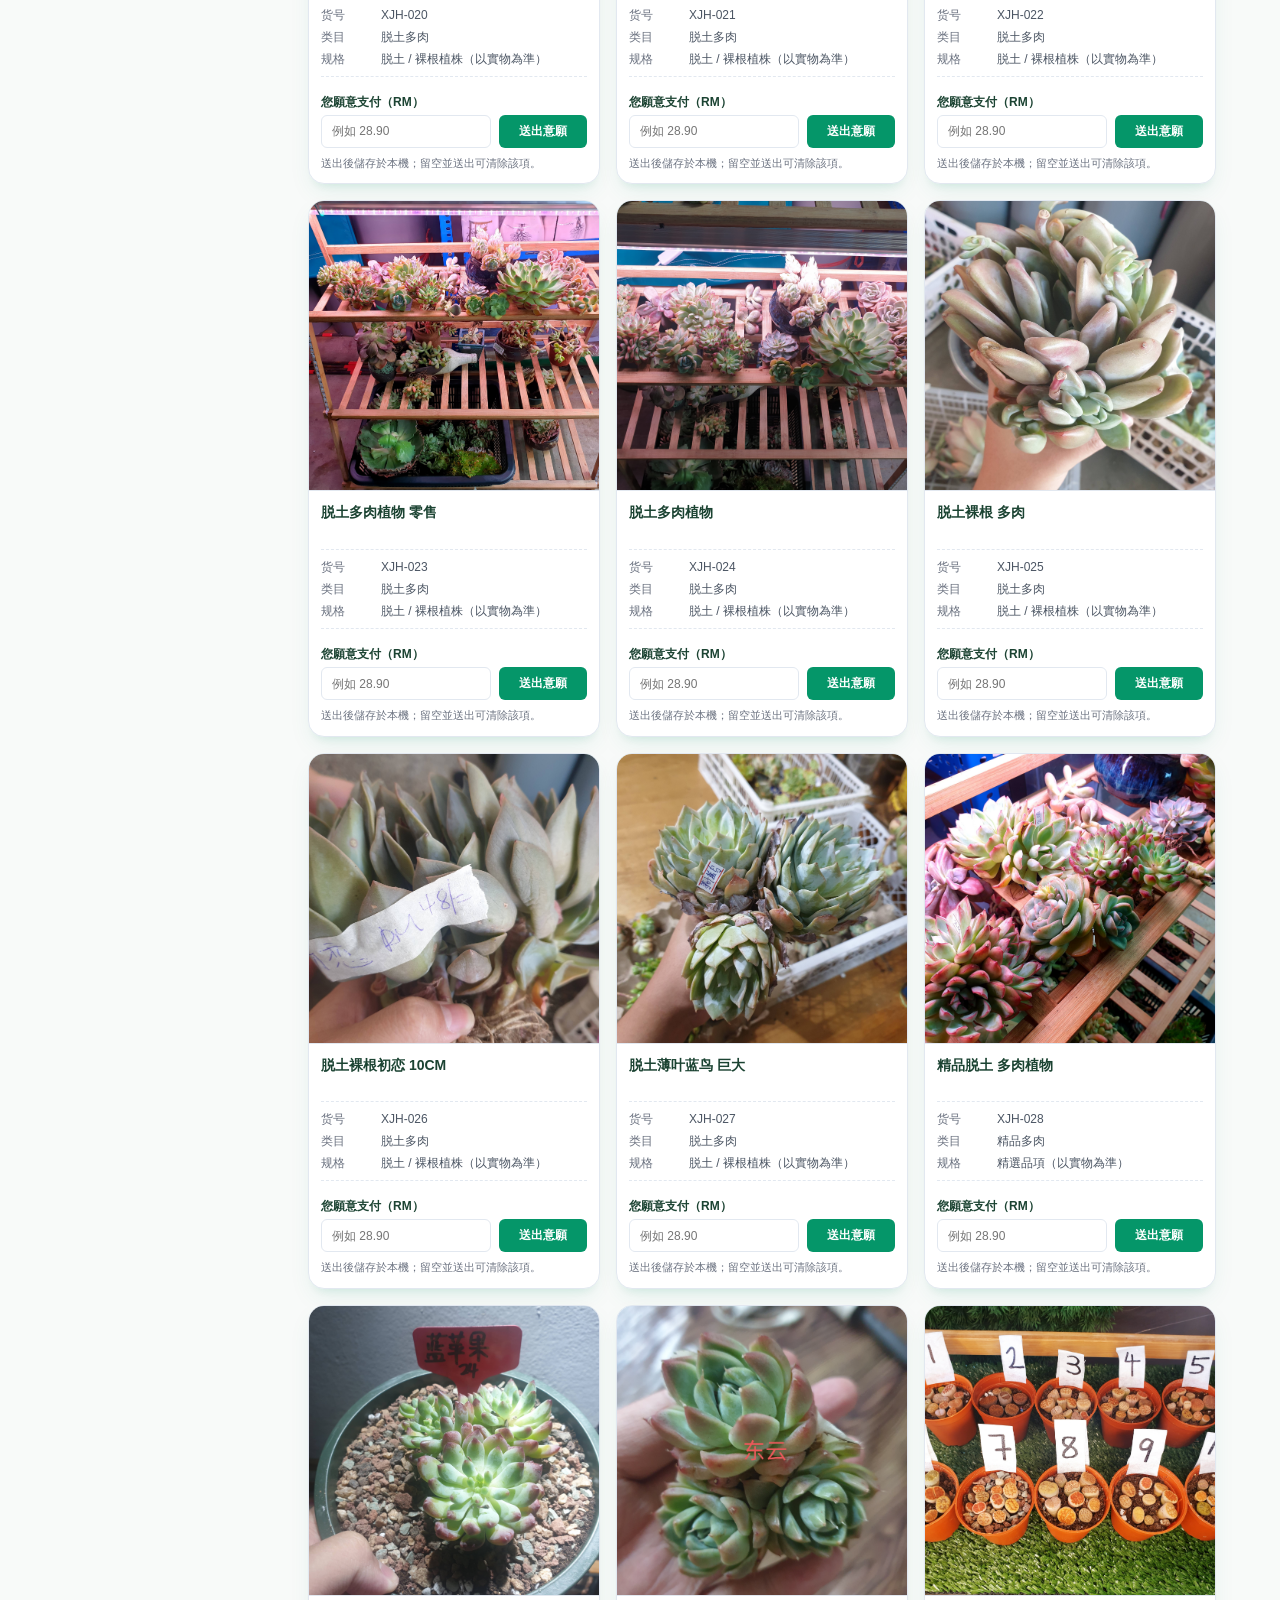
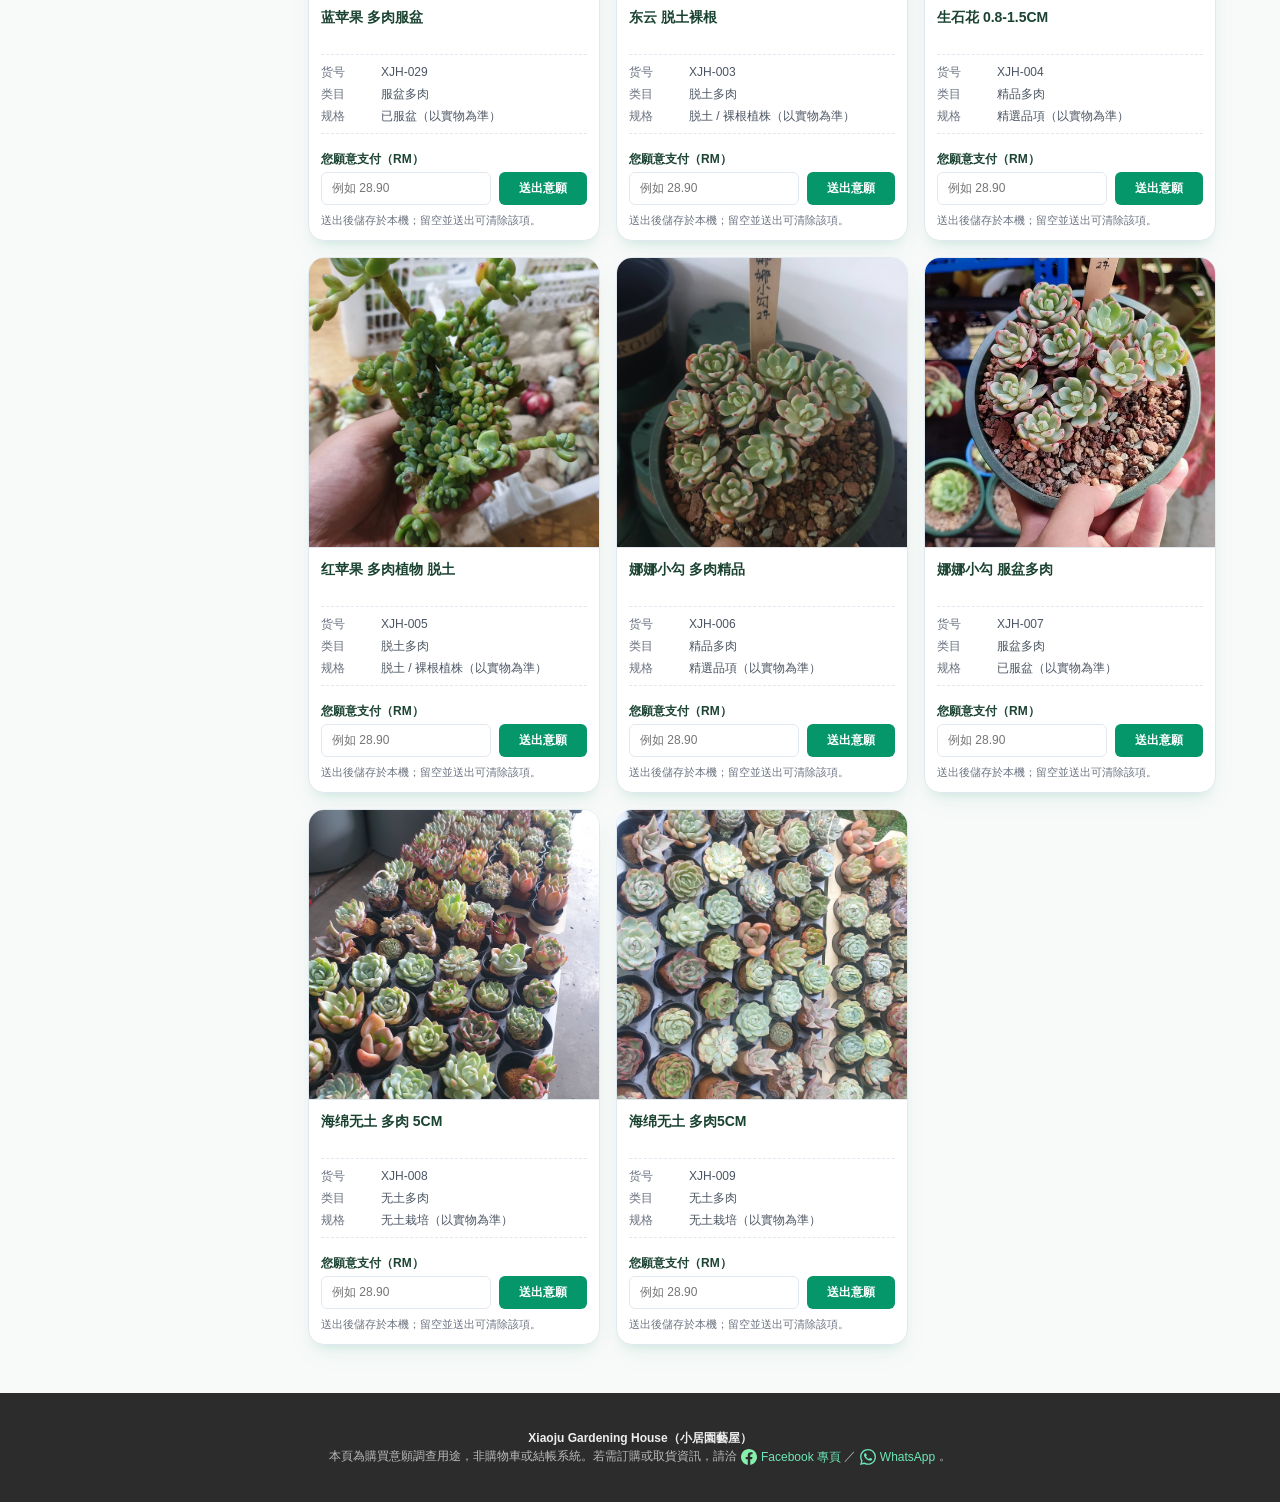
==== commit 900c0ddb: "Add files via upload" ====
--- a/index.html
+++ b/index.html
@@ -290,16 +290,6 @@
       </main>
     </div>
 
-    <!-- 批次操作工具列 -->
-    <div id="batch-action-bar" class="batch-action-bar">
-      <div class="batch-count-info">已選取 <span id="batch-count-num" class="batch-count-num">0</span> 項商品</div>
-      <button type="button" class="btn-batch-order" id="btn-batch-order">
-        <svg width="20" height="20" viewBox="0 0 24 24" fill="none" stroke="currentColor" stroke-width="2.5"><circle cx="9" cy="21" r="1"></circle><circle cx="20" cy="21" r="1"></circle><path d="M1 1h4l2.68 13.39a2 2 0 0 0 2 1.61h9.72a2 2 0 0 0 2-1.61L23 6H6"></path></svg>
-        批次模擬下單
-      </button>
-      <button type="button" class="btn-batch-cancel" id="btn-batch-cancel">取消選取</button>
-    </div>
-
     <footer class="footer">
       <p>
         <strong class="footer-brand">Xiaoju Gardening House（小居園藝屋）</strong><br />
--- a/styles.css
+++ b/styles.css
@@ -833,95 +833,6 @@
   box-shadow: 0 15px 30px -10px rgba(5, 150, 105, 0.2);
 }
 
-body.is-admin-mode .product-card.is-selected {
-  border: 2px solid var(--tb-orange);
-  background: var(--brand-tint-strong);
-  box-shadow: 0 0 0 4px rgba(5, 150, 105, 0.15);
-}
-
-/* Checkbox for Selection */
-.admin-select-check {
-  position: absolute;
-  top: 12px;
-  left: 12px;
-  width: 24px;
-  height: 24px;
-  z-index: 5;
-  cursor: pointer;
-  accent-color: var(--tb-orange);
-}
-
-/* Floating Batch Bar */
-.batch-action-bar {
-  position: fixed;
-  bottom: 30px;
-  left: 50%;
-  transform: translateX(-50%) translateY(100px);
-  background: rgba(30, 41, 59, 0.95);
-  backdrop-filter: blur(10px);
-  color: #fff;
-  padding: 12px 24px;
-  border-radius: 50px;
-  display: flex;
-  align-items: center;
-  gap: 20px;
-  box-shadow: 0 20px 25px -5px rgba(0, 0, 0, 0.3);
-  z-index: 1000;
-  transition: transform 0.4s cubic-bezier(0.34, 1.56, 0.64, 1);
-  border: 1px solid rgba(255, 255, 255, 0.1);
-}
-
-.batch-action-bar.show {
-  transform: translateX(-50%) translateY(0);
-}
-
-.batch-count-info {
-  font-weight: 700;
-  font-size: 15px;
-  border-right: 1px solid rgba(255, 255, 255, 0.2);
-  padding-right: 20px;
-}
-
-.batch-count-num {
-  color: #34d399;
-  font-size: 18px;
-  margin: 0 4px;
-}
-
-.btn-batch-order {
-  background: #10b981;
-  color: #fff;
-  border: none;
-  padding: 8px 20px;
-  border-radius: 30px;
-  font-weight: 700;
-  cursor: pointer;
-  display: flex;
-  align-items: center;
-  gap: 8px;
-  transition: all 0.2s;
-}
-
-.btn-batch-order:hover {
-  background: #059669;
-  transform: scale(1.05);
-}
-
-.btn-batch-cancel {
-  background: transparent;
-  color: #cbd5e1;
-  border: 1px solid #475569;
-  padding: 8px 16px;
-  border-radius: 30px;
-  font-size: 13px;
-  cursor: pointer;
-}
-
-.btn-batch-cancel:hover {
-  color: #fff;
-  border-color: #94a3b8;
-}
-
 /* Ensure admin actions bar is flex when visible */
 #admin-actions-bar {
   margin-left: auto;
@@ -1209,6 +1120,93 @@
 }
 
 @media (max-width: 768px) {
+  .header-inner {
+    grid-template-columns: 1fr;
+    gap: 12px;
+  }
+  
+  .header-main {
+    padding: 12px 16px;
+  }
+
+  .brand {
+    justify-content: center;
+    text-align: center;
+  }
+
+  .search-wrap {
+    order: 3;
+    width: 100%;
+  }
+
+  .header-actions {
+    justify-content: center;
+    width: 100%;
+    margin-bottom: 4px;
+  }
+
+  .nav-cats {
+    padding: 8px 16px;
+    gap: 12px;
+    justify-content: flex-start;
+    overflow-x: auto;
+    -webkit-overflow-scrolling: touch;
+  }
+
+  .nav-cats a {
+    white-space: nowrap;
+    font-size: 13px;
+  }
+
+  /* 隱藏側邊欄多餘的分類按鈕 (手機版已有導覽列) */
+  .sidebar #filter-heading,
+  .sidebar #filter-btns {
+    display: none !important;
+  }
+
+  .layout {
+    flex-direction: column;
+    padding: 0 12px;
+  }
+
+  .sidebar {
+    width: 100%;
+    position: static;
+    margin-bottom: 20px;
+  }
+
+  .billboard {
+    flex-direction: column;
+    min-height: auto;
+  }
+
+  .billboard-img {
+    flex: none;
+    width: 100%;
+    height: 160px;
+  }
+
+  .billboard-content {
+    padding: 20px;
+  }
+
+  .billboard-title {
+    font-size: 18px;
+  }
+
+  .billboard-text {
+    font-size: 14px;
+    margin-bottom: 16px;
+  }
+
+  .chat-fab {
+    bottom: 12px;
+    right: 12px;
+    width: 50px;
+    height: 50px;
+  }
+
+  /* 訂單列表在手機版的優化 */
   .orders-toolbar {
     flex-direction: column;
     align-items: flex-start;
@@ -1234,6 +1232,25 @@
     padding: 12px 0;
   }
   .order-thumb { width: 80px; height: 80px; }
+}
+
+@media (max-width: 480px) {
+  .brand h1 {
+    font-size: 18px;
+  }
+  
+  .brand .sub {
+    font-size: 11px;
+  }
+
+  .header-actions {
+    gap: 8px;
+  }
+
+  .summary-btn {
+    padding: 8px 12px;
+    font-size: 12px;
+  }
 }
 .premium-dialog {
   border: none;
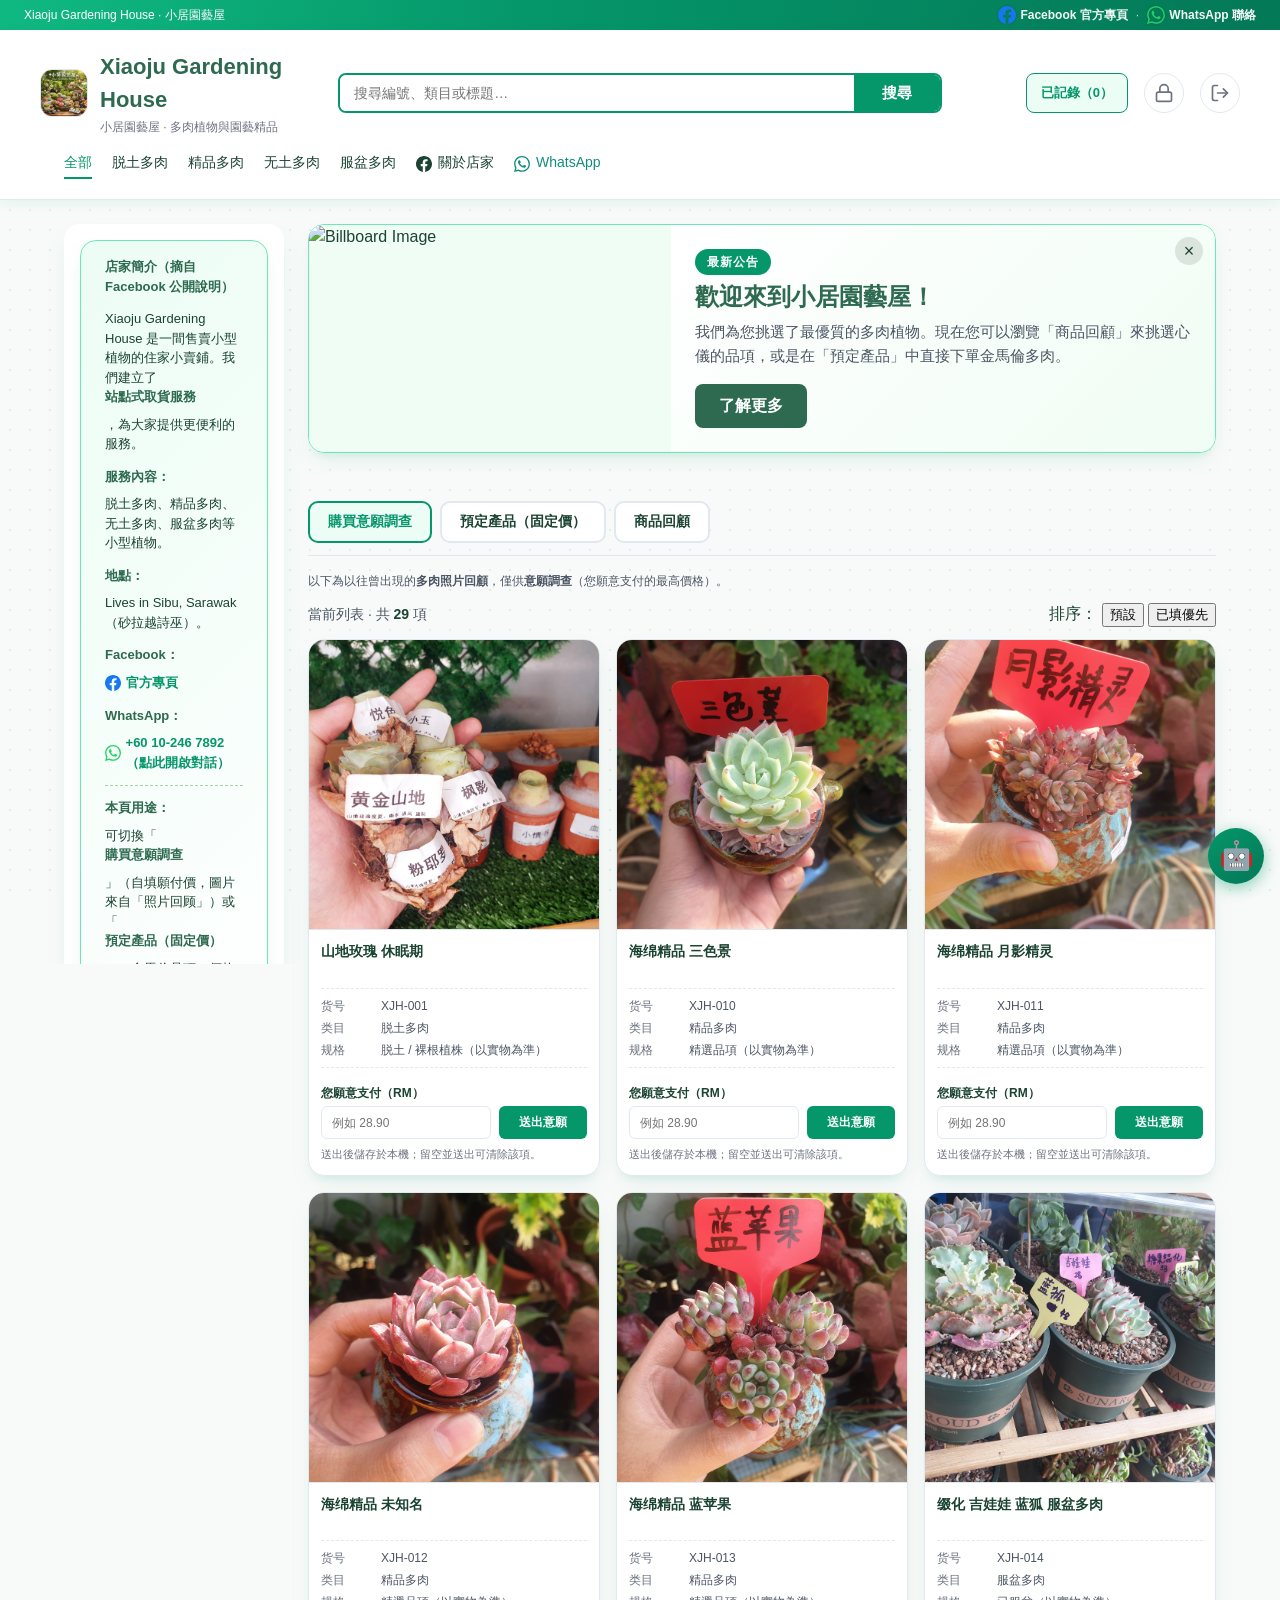
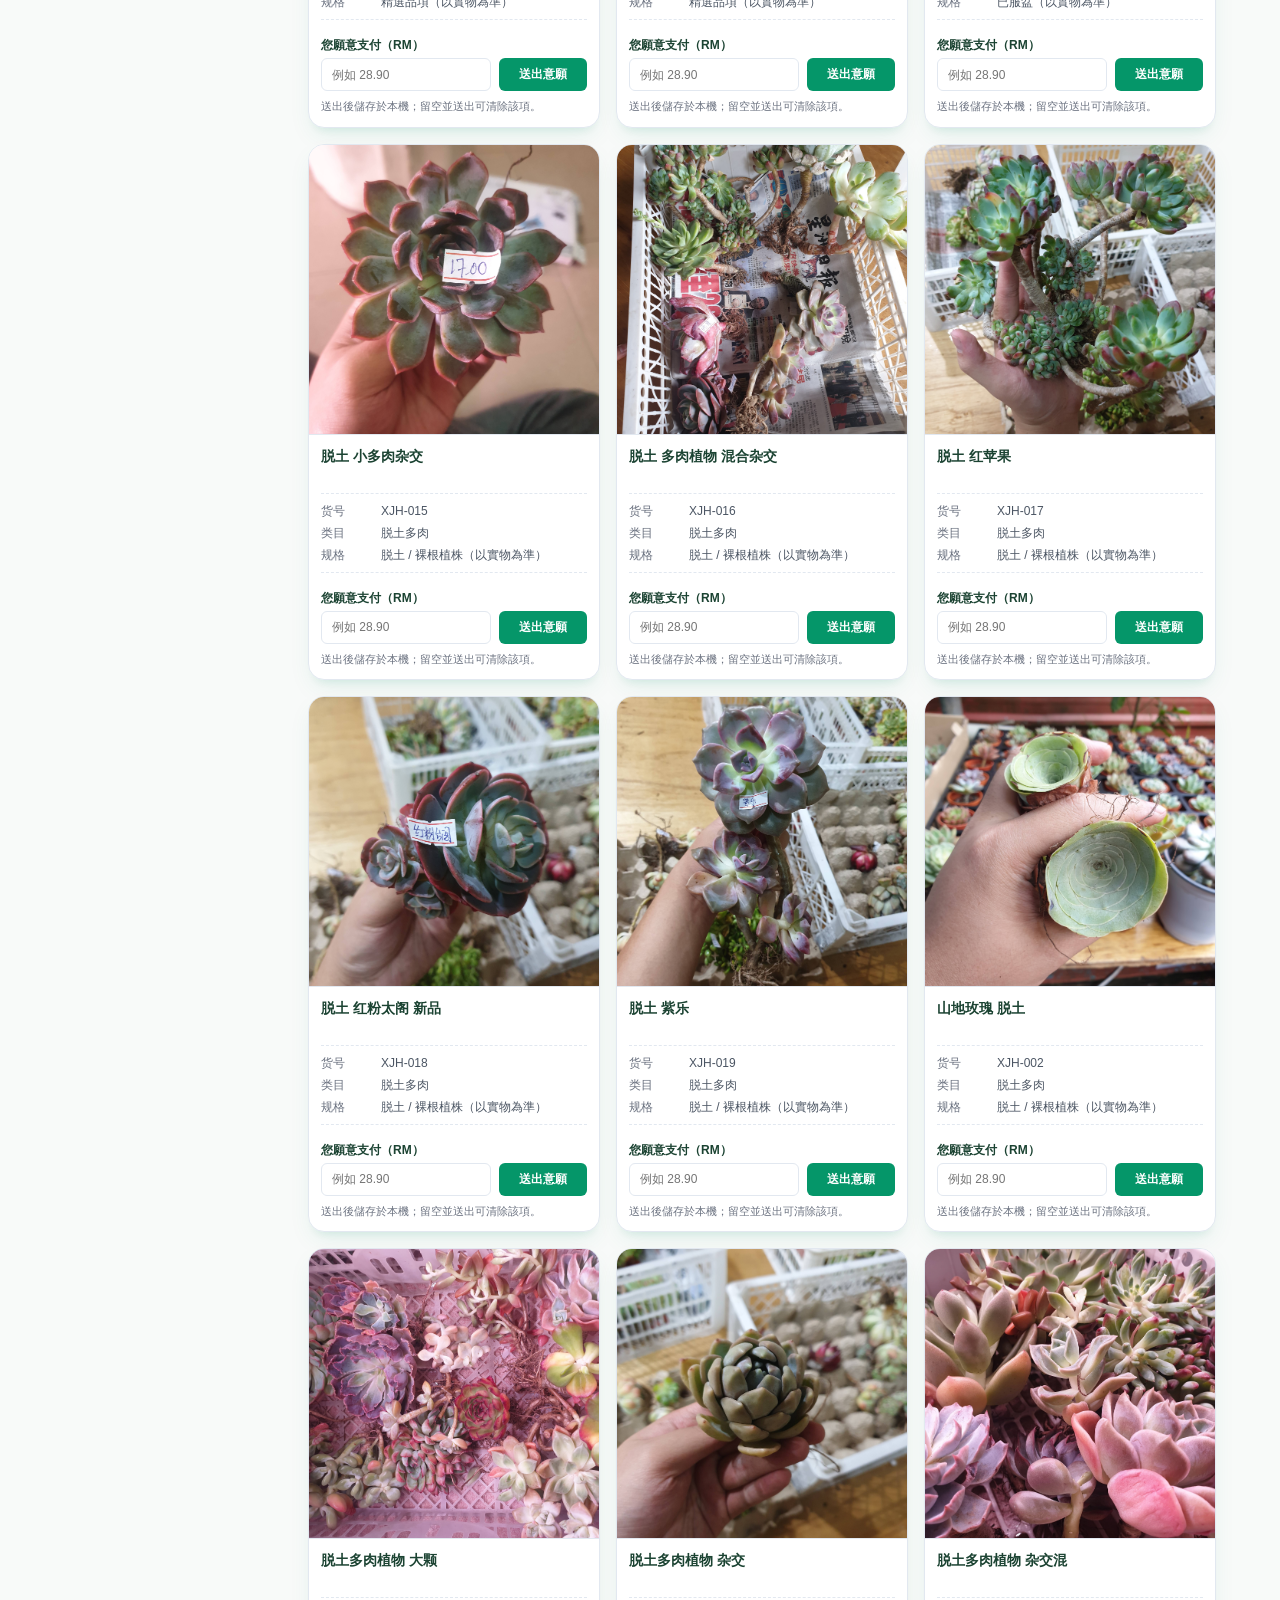
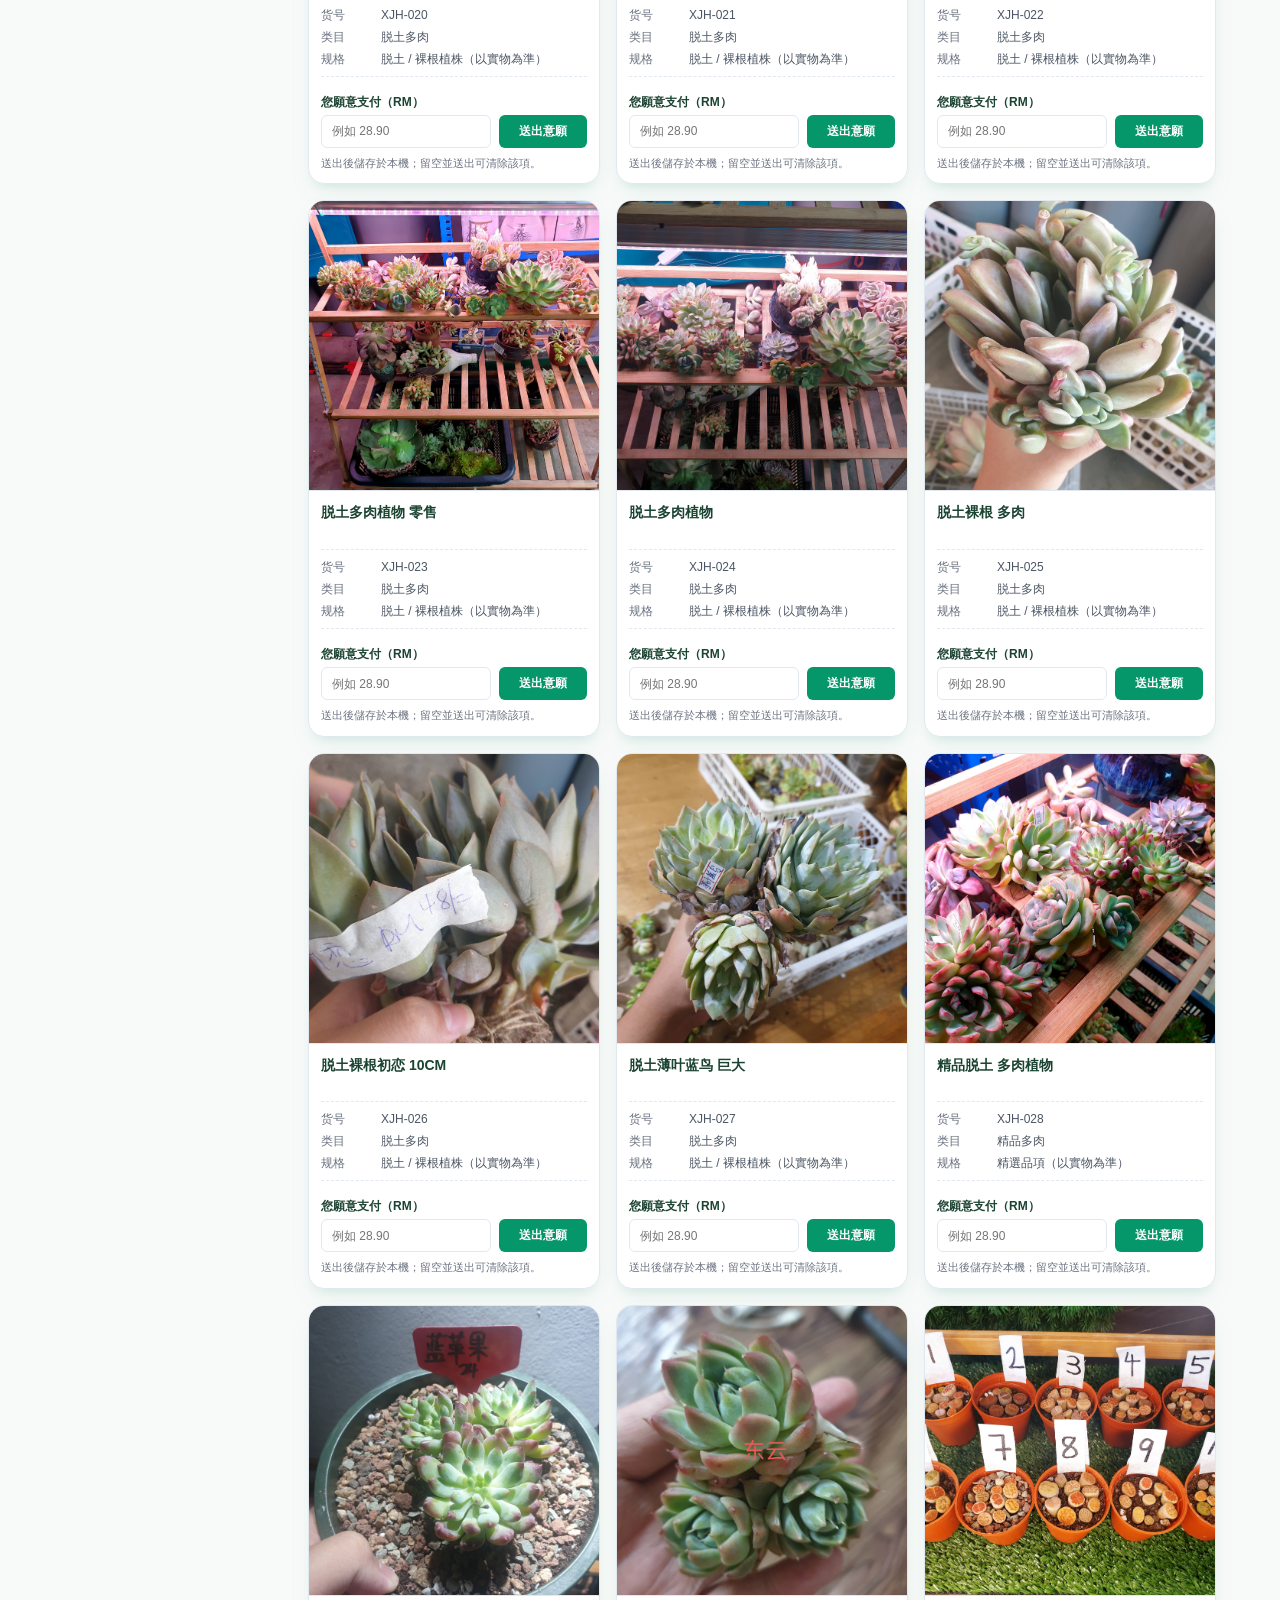
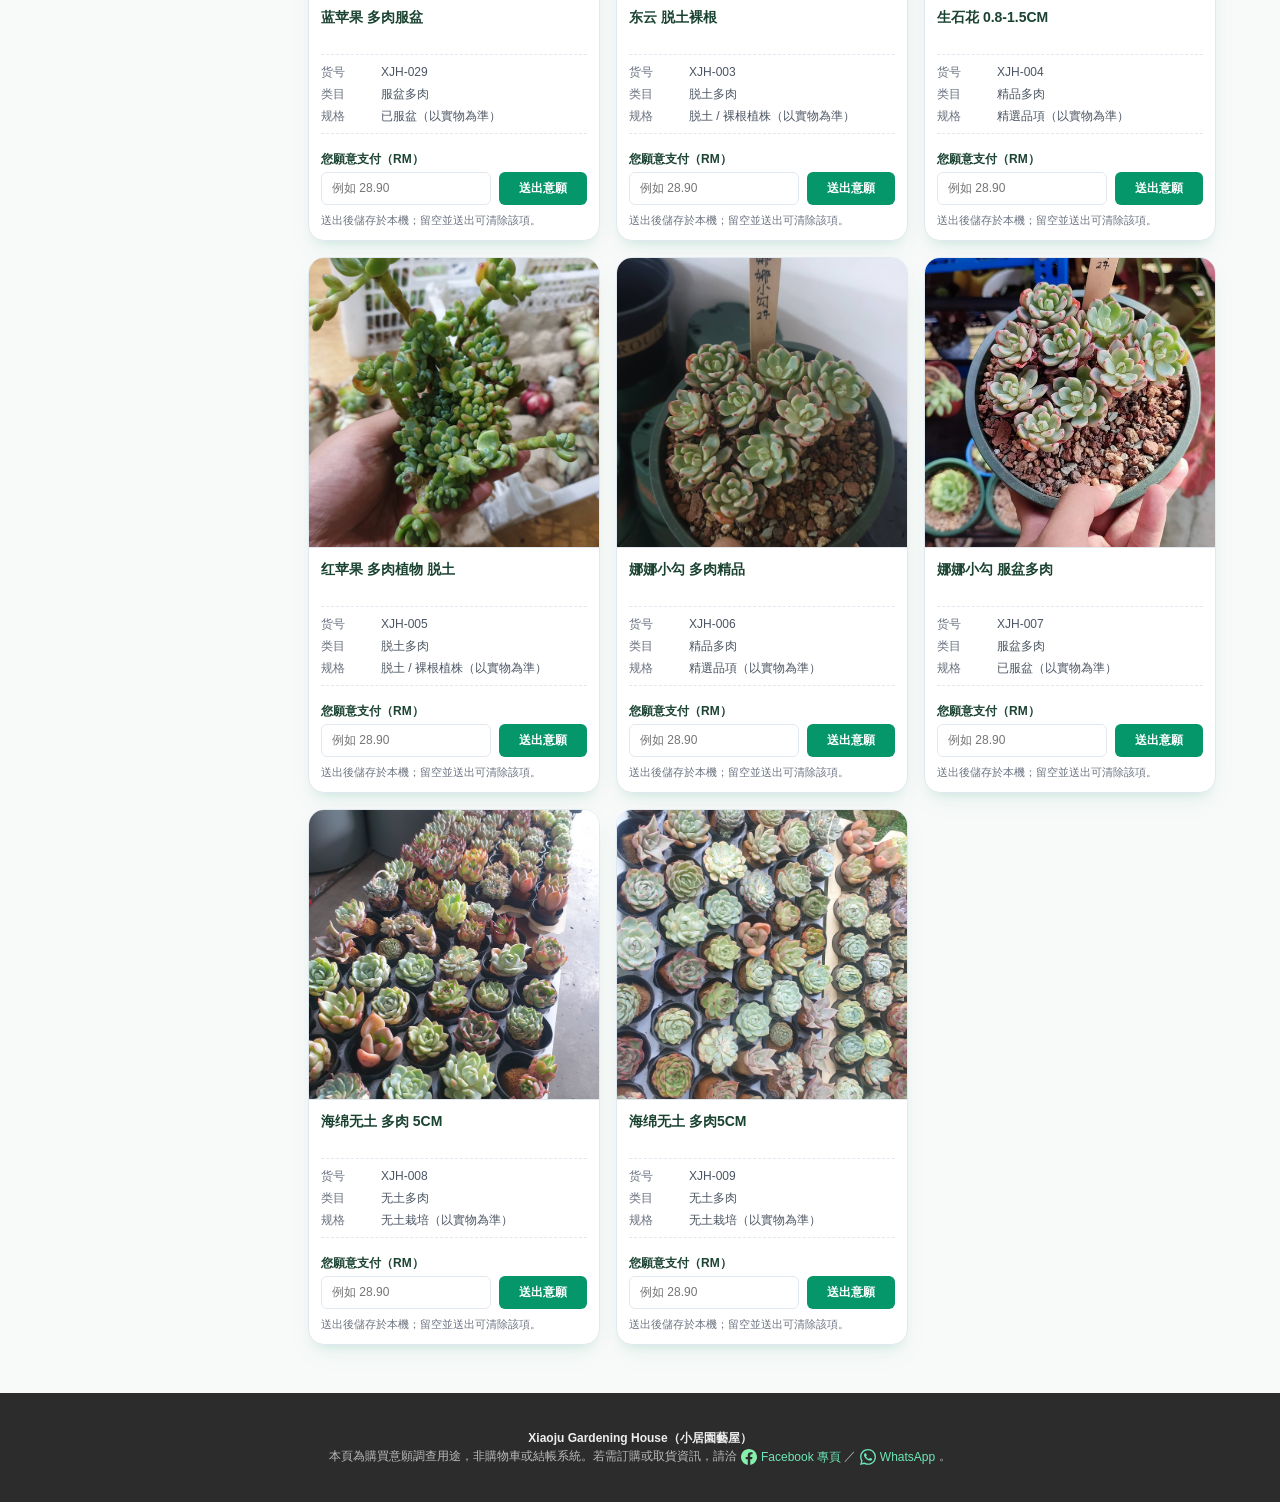
==== commit 9b014295: "Add files via upload" ====
--- a/index.html
+++ b/index.html
@@ -275,7 +275,7 @@
                     <th>商品圖片</th>
                     <th>商品名稱</th>
                     <th>貨號 (SKU)</th>
-                    <th>數量</th>
+                    <th>數量</th> 
                     <th>狀態</th>
                     <th>操作</th>
                   </tr>
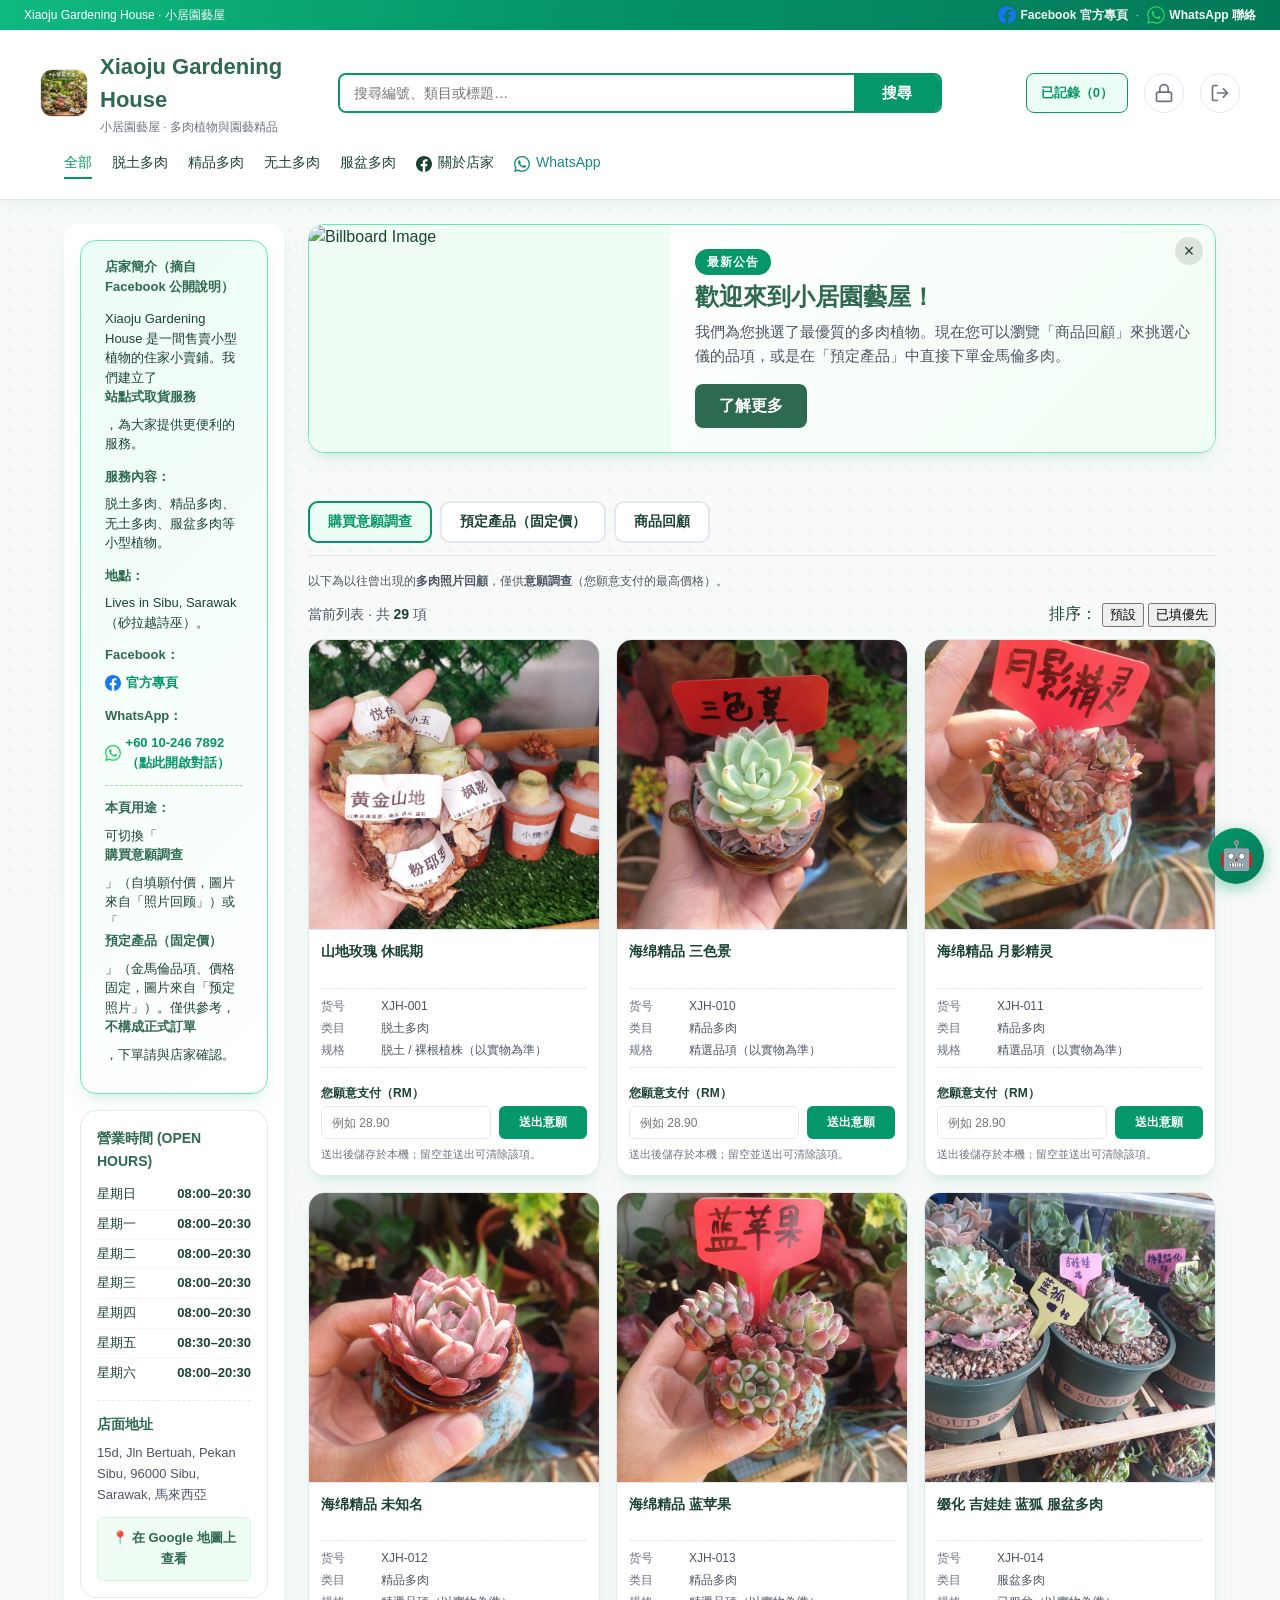
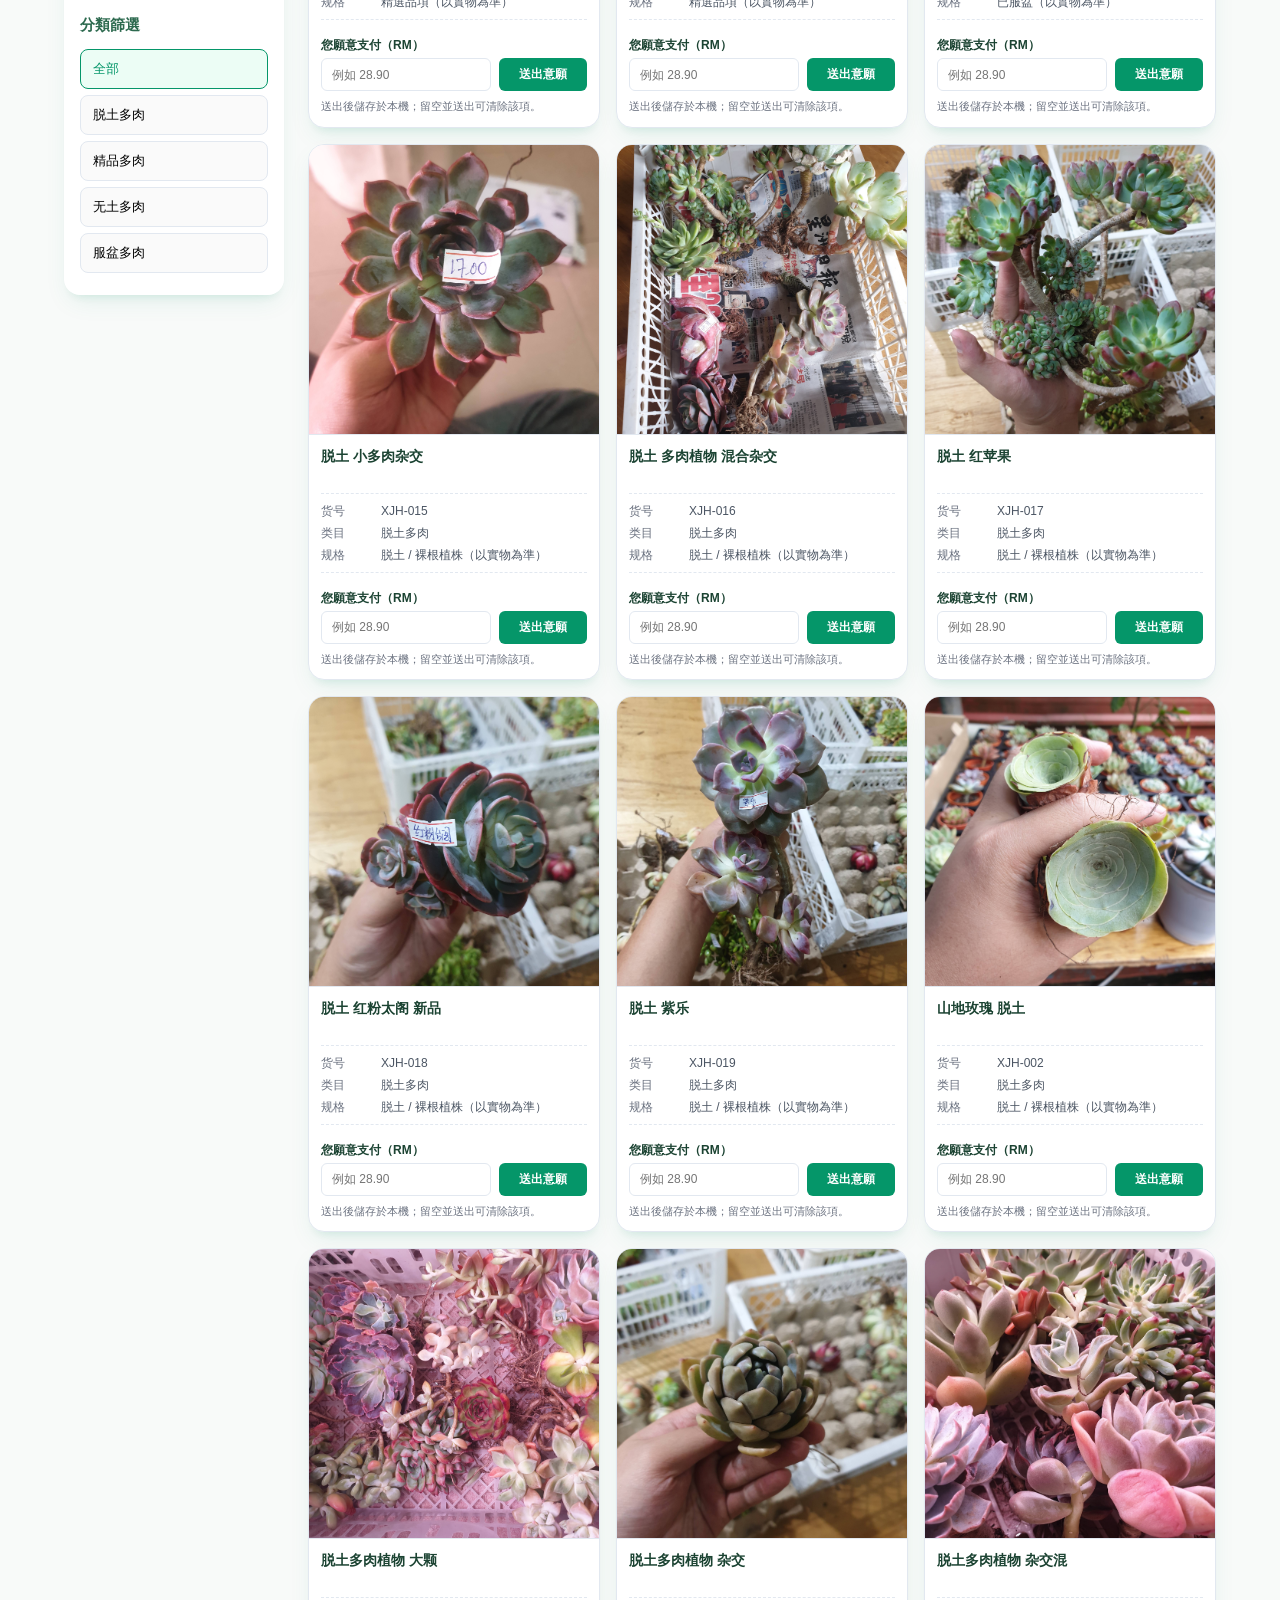
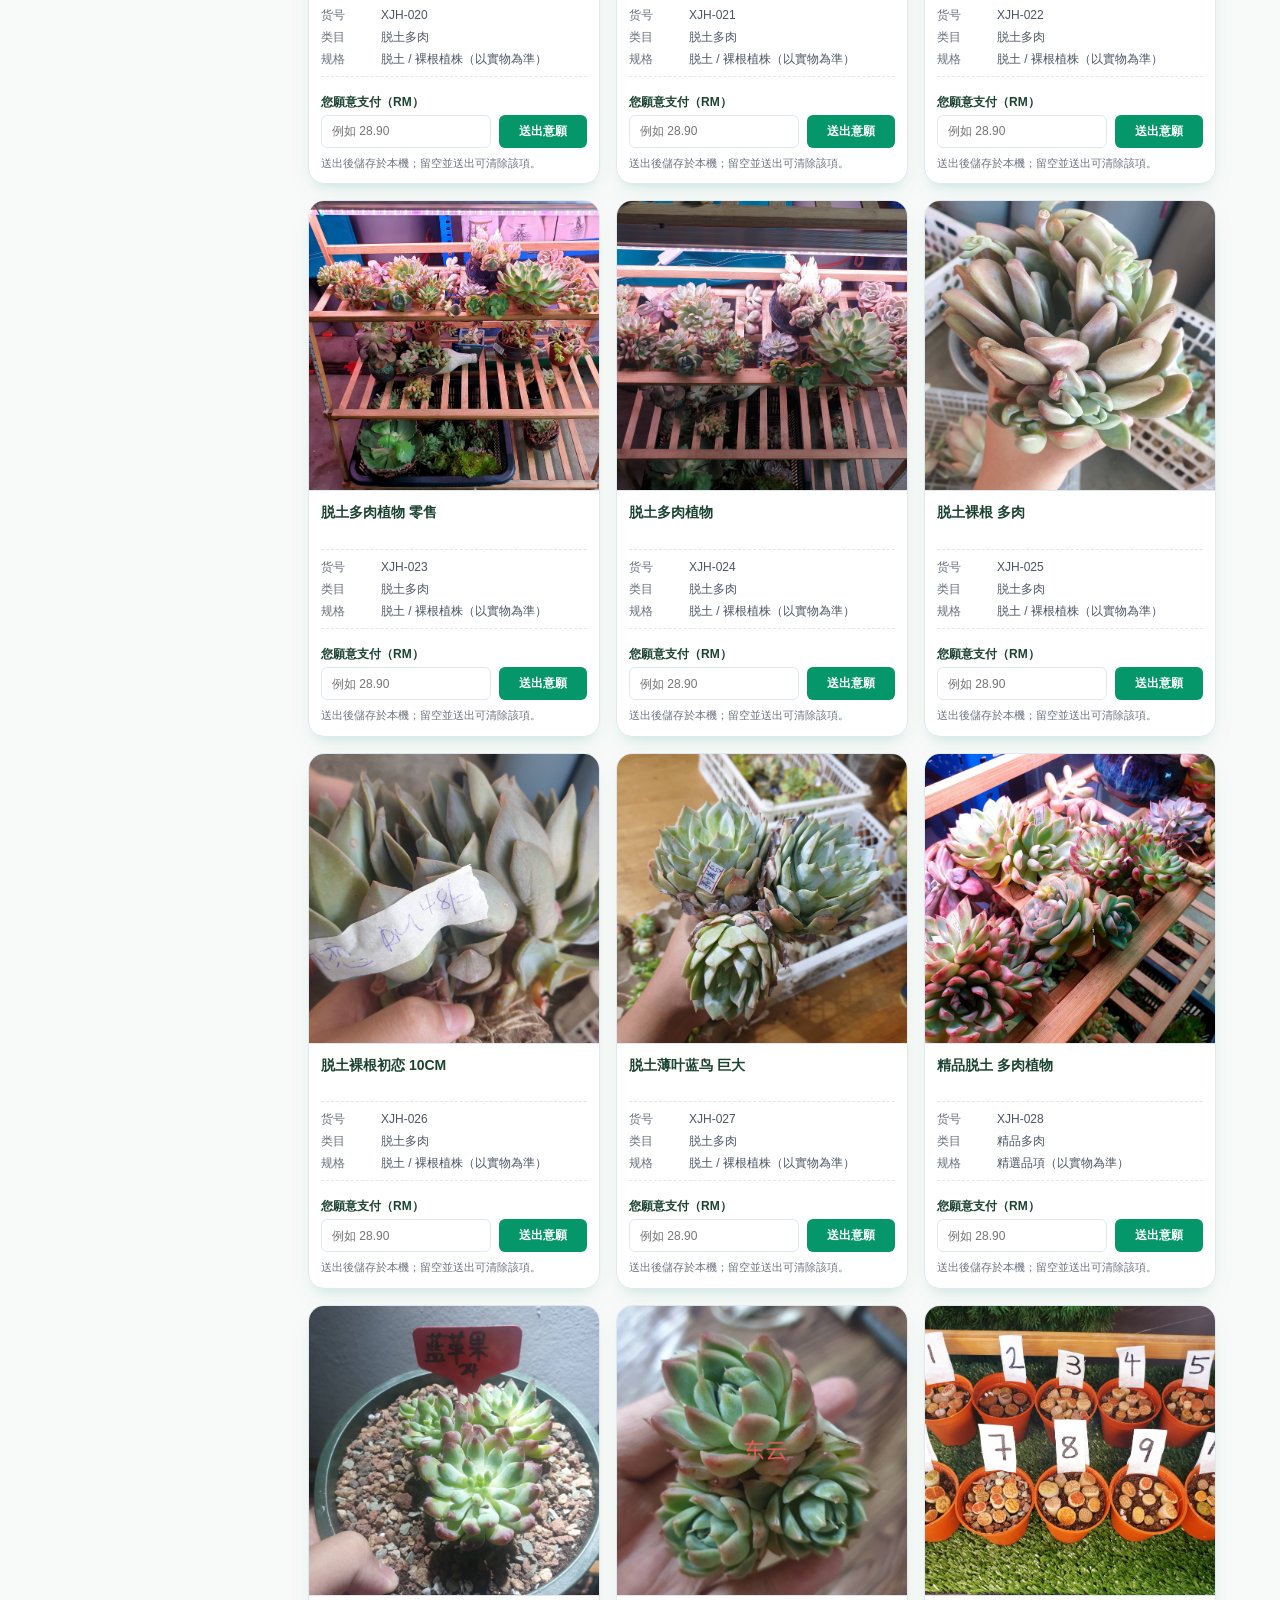
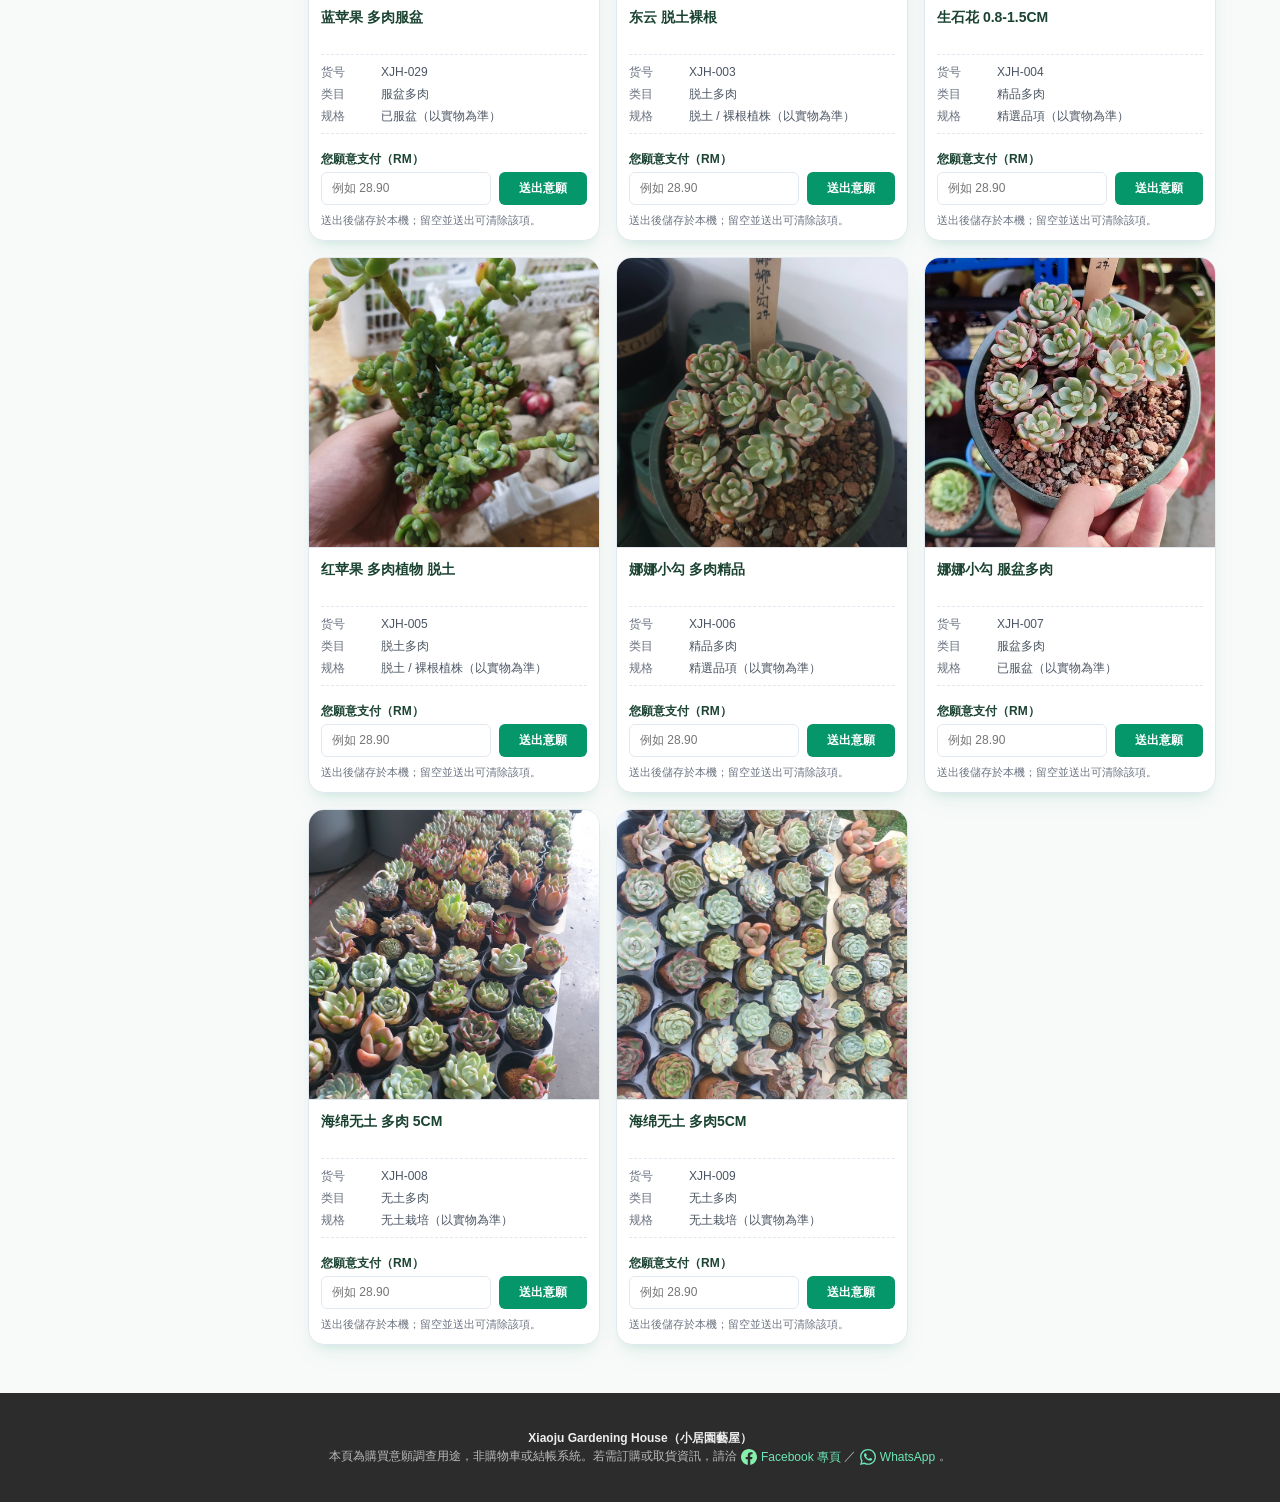
==== commit 43915823: "Add files via upload" ====
--- a/index.html
+++ b/index.html
@@ -376,6 +376,12 @@
             <input type="password" name="password" required autocomplete="current-password" placeholder="••••••••">
           </div>
         </div>
+        <div class="form-group remember-me-wrap">
+          <label class="checkbox-label">
+            <input type="checkbox" name="rememberMe" id="admin-remember-me">
+            <span>記住我的設備 (下次自動登入)</span>
+          </label>
+        </div>
         <div class="dialog-footer">
           <button type="button" class="btn-cancel" id="close-admin-login">取消</button>
           <button type="submit" class="btn-submit">確認登入</button>
@@ -488,14 +494,20 @@
         </div>
         
         <div class="manual-picker-wrap" style="margin-bottom: 24px; padding: 16px; background: #f8fafc; border: 1px solid #e2e8f0; border-radius: 12px; position: relative;">
-          <label style="display: block; font-size: 13px; font-weight: 700; color: var(--leaf); margin-bottom: 8px;">快速加單 (輸入後從下拉清單選取)</label>
-          <div style="position: relative;">
-            <input type="text" id="manual-item-picker" placeholder="輸入商品名稱或貨號搜尋..." style="width: 100%; padding: 10px 12px; border: 1px solid #cbd5e1; border-radius: 8px; font-size: 14px;" autocomplete="off">
-            <div id="manual-search-results" class="manual-search-results" hidden>
-              <!-- 這裡會由 JS 動態生成帶圖片的搜尋結果 -->
-            </div>
-          </div>
-          <small style="display: block; margin-top: 6px; color: #64748b; font-size: 11px;">* 點擊下拉清單中的商品即可自動加入下方錄入清單</small>
+          <label style="display: block; font-size: 13px; font-weight: 700; color: var(--leaf); margin-bottom: 8px;">快速加單 (搜尋現有商品 或 上傳照片)</label>
+          <div style="display: flex; gap: 10px; align-items: stretch;">
+            <div style="position: relative; flex: 1;">
+              <input type="text" id="manual-item-picker" placeholder="輸入商品名稱或貨號搜尋..." style="width: 100%; padding: 10px 12px; border: 1px solid #cbd5e1; border-radius: 8px; font-size: 14px;" autocomplete="off">
+              <div id="manual-search-results" class="manual-search-results" hidden>
+                <!-- 這裡會由 JS 動態生成帶圖片的搜尋結果 -->
+              </div>
+            </div>
+            <label class="btn-upload-manual" style="display: flex; align-items: center; justify-content: center; background: #fff; border: 1px solid #cbd5e1; border-radius: 8px; padding: 0 12px; cursor: pointer; transition: all 0.2s;" title="上傳照片">
+              <svg width="20" height="20" viewBox="0 0 24 24" fill="none" stroke="currentColor" stroke-width="2" stroke-linecap="round" stroke-linejoin="round"><rect x="3" y="3" width="18" height="18" rx="2" ry="2"></rect><circle cx="8.5" cy="8.5" r="1.5"></circle><polyline points="21 15 16 10 5 21"></polyline></svg>
+              <input type="file" id="manual-photo-upload" accept="image/*" hidden>
+            </label>
+          </div>
+          <small style="display: block; margin-top: 6px; color: #64748b; font-size: 11px;">* 搜尋商品 或 點擊右側圖示上傳照片，系統將自動加入錄入清單</small>
         </div>
 
         <div id="order-manual-items-container" class="manual-items-list">
@@ -503,6 +515,7 @@
         </div>
 
         <div class="manual-actions">
+          <button type="button" id="btn-add-manual-item" class="btn-outline-dashed">+ 手動添加品種</button>
           <button type="button" id="btn-clear-manual-list" class="btn-text-danger">清空所有列表</button>
         </div>
 
@@ -513,14 +526,62 @@
       </form>
     </dialog>
 
+    <!-- 編輯訂單彈窗 -->
+    <dialog id="order-edit-dialog" class="premium-dialog">
+      <div class="dialog-header">
+        <div class="dialog-icon-wrap">
+          <svg width="28" height="28" viewBox="0 0 24 24" fill="none" stroke="currentColor" stroke-width="2.5"><path d="M11 4H4a2 2 0 0 0-2 2v14a2 2 0 0 0 2 2h14a2 2 0 0 0 2-2v-7"></path><path d="M18.5 2.5a2.121 2.121 0 1 1 3 3L12 15l-4 1 1-4 9.5-9.5z"></path></svg>
+        </div>
+        <h2 class="dialog-title">編輯訂單資料</h2>
+        <p class="dialog-subtitle">修改顧客資訊或商品明細，更新後將同步至雲端</p>
+      </div>
+      <form id="order-edit-form" class="premium-form">
+        <input type="hidden" name="id" id="edit-order-id">
+        <div class="form-group">
+          <label>顧客姓名 / 暱稱</label>
+          <input type="text" name="customerName" id="edit-order-customer" required placeholder="例如：張三">
+        </div>
+        <div class="form-group">
+          <label>聯絡方式</label>
+          <input type="text" name="customerContact" id="edit-order-contact" placeholder="例如：WhatsApp 012-3456789">
+        </div>
+        <div class="form-grid">
+          <div class="form-group">
+            <label>商品名稱</label>
+            <input type="text" name="title" id="edit-order-title" required>
+          </div>
+          <div class="form-group">
+            <label>貨號 (SKU)</label>
+            <input type="text" name="sku" id="edit-order-sku">
+          </div>
+          <div class="form-group">
+            <label>數量</label>
+            <input type="number" name="qty" id="edit-order-qty" min="1" required>
+          </div>
+          <div class="form-group">
+            <label>備註</label>
+            <input type="text" name="note" id="edit-order-note">
+          </div>
+        </div>
+        <div class="form-group">
+          <label>商品圖片路徑 (URL)</label>
+          <input type="text" name="img" id="edit-order-img" placeholder="圖片網址">
+        </div>
+        <div class="dialog-footer">
+          <button type="button" class="btn-cancel" id="close-order-edit">取消</button>
+          <button type="submit" class="btn-submit">儲存修改</button>
+        </div>
+      </form>
+    </dialog>
+
     <div id="toast" class="toast" role="status" aria-live="polite"></div>
 
-    <div id="lightbox" class="lightbox" aria-hidden="true">
+    <dialog id="lightbox" class="lightbox" aria-hidden="true">
       <div class="lightbox-content">
         <img id="lightbox-img" src="" alt="放大圖片" />
         <button type="button" class="lightbox-close" id="lightbox-close" aria-label="關閉">×</button>
       </div>
-    </div>
+    </dialog>
 
     <div class="chat-widget" id="chat-widget">
       <div class="chat-panel" id="chat-panel" role="dialog" aria-labelledby="chat-panel-title" hidden>
--- a/styles.css
+++ b/styles.css
@@ -243,6 +243,12 @@
   height: 100%;
   object-fit: cover;
   display: block;
+  cursor: pointer;
+  transition: transform 0.3s ease;
+}
+
+.brand-mark img:hover {
+  transform: scale(1.1);
 }
 
 .brand h1 {
@@ -982,6 +988,12 @@
   border-radius: 8px;
   object-fit: cover;
   border: 1px solid var(--border);
+  cursor: pointer;
+  transition: transform 0.2s;
+}
+
+.order-thumb:hover {
+  transform: scale(1.05);
 }
 
 .order-batch-header {
@@ -1079,17 +1091,29 @@
   transform: translateY(-1px);
 }
 
-.btn-order-del {
+.btn-order-del, .btn-order-edit {
   color: #ef4444;
   background: transparent;
   border: none;
   cursor: pointer;
   padding: 4px;
   border-radius: 4px;
+  display: flex;
+  align-items: center;
+  justify-content: center;
+  transition: all 0.2s;
+}
+
+.btn-order-edit {
+  color: #3b82f6;
 }
 
 .btn-order-del:hover {
   background: #fee2e2;
+}
+
+.btn-order-edit:hover {
+  background: #dbeafe;
 }
 
 .btn-simulate-order {
@@ -1112,6 +1136,12 @@
 .btn-simulate-order:hover {
   background: #e0f2fe;
   transform: translateY(-1px);
+}
+
+.btn-upload-manual:hover {
+  background: var(--brand-tint) !important;
+  border-color: var(--tb-orange) !important;
+  color: var(--tb-orange);
 }
 
 @keyframes fadeIn {
@@ -1430,6 +1460,12 @@
   width: 100%;
   height: 100%;
   object-fit: cover;
+  cursor: pointer;
+  transition: transform 0.2s;
+}
+
+.preview-box img:hover {
+  transform: scale(1.1);
 }
 
 .preview-box .placeholder-icon {
@@ -1484,6 +1520,33 @@
   display: flex;
   gap: 16px;
   margin-top: 20px;
+}
+
+.remember-me-wrap {
+  margin-top: -12px;
+  margin-bottom: 24px;
+}
+
+.checkbox-label {
+  display: flex !important;
+  align-items: center;
+  gap: 10px;
+  cursor: pointer;
+  font-size: 14px !important;
+  font-weight: 600 !important;
+  color: var(--muted) !important;
+}
+
+.checkbox-label input[type="checkbox"] {
+  width: 18px !important;
+  height: 18px !important;
+  cursor: pointer;
+  margin: 0;
+  accent-color: var(--tb-orange);
+}
+
+.checkbox-label:hover {
+  color: var(--tb-orange) !important;
 }
 
 .btn-cancel, .btn-submit {
@@ -1582,6 +1645,12 @@
   height: 100%;
   object-fit: cover;
   display: block;
+  cursor: pointer;
+  transition: transform 0.5s ease;
+}
+
+.billboard-img img:hover {
+  transform: scale(1.03);
 }
 
 .billboard-content {
@@ -1891,6 +1960,12 @@
   width: 100%;
   height: 100%;
   object-fit: cover;
+  cursor: pointer;
+  transition: transform 0.3s ease;
+}
+
+.product-card .thumb img:hover {
+  transform: scale(1.08);
 }
 
 .product-card .info {
@@ -2028,6 +2103,12 @@
   width: 100%;
   height: 100%;
   object-fit: cover;
+  cursor: pointer;
+  transition: transform 0.2s;
+}
+
+.order-manual-img-preview img:hover {
+  transform: scale(1.1);
 }
 
 .manual-actions {
@@ -2466,24 +2547,36 @@
 
 /* Lightbox */
 .lightbox {
+  background: transparent;
+  border: none;
+  padding: 0;
+  margin: 0;
+  max-width: none;
+  max-height: none;
+  width: 100%;
+  height: 100%;
+  overflow: hidden;
+  display: none;
+  align-items: center;
+  justify-content: center;
+}
+
+.lightbox[open] {
+  display: flex;
+}
+
+.lightbox::backdrop {
+  background: rgba(0, 0, 0, 0.9);
+  backdrop-filter: blur(8px);
+}
+
+.lightbox.show {
+  display: flex;
   position: fixed;
   top: 0;
   left: 0;
-  width: 100%;
-  height: 100%;
   background: rgba(0, 0, 0, 0.9);
-  z-index: 2000;
-  display: flex;
-  align-items: center;
-  justify-content: center;
-  opacity: 0;
-  pointer-events: none;
-  transition: opacity 0.3s ease;
-}
-
-.lightbox.show {
-  opacity: 1;
-  pointer-events: auto;
+  z-index: 99999;
 }
 
 .lightbox-content {
